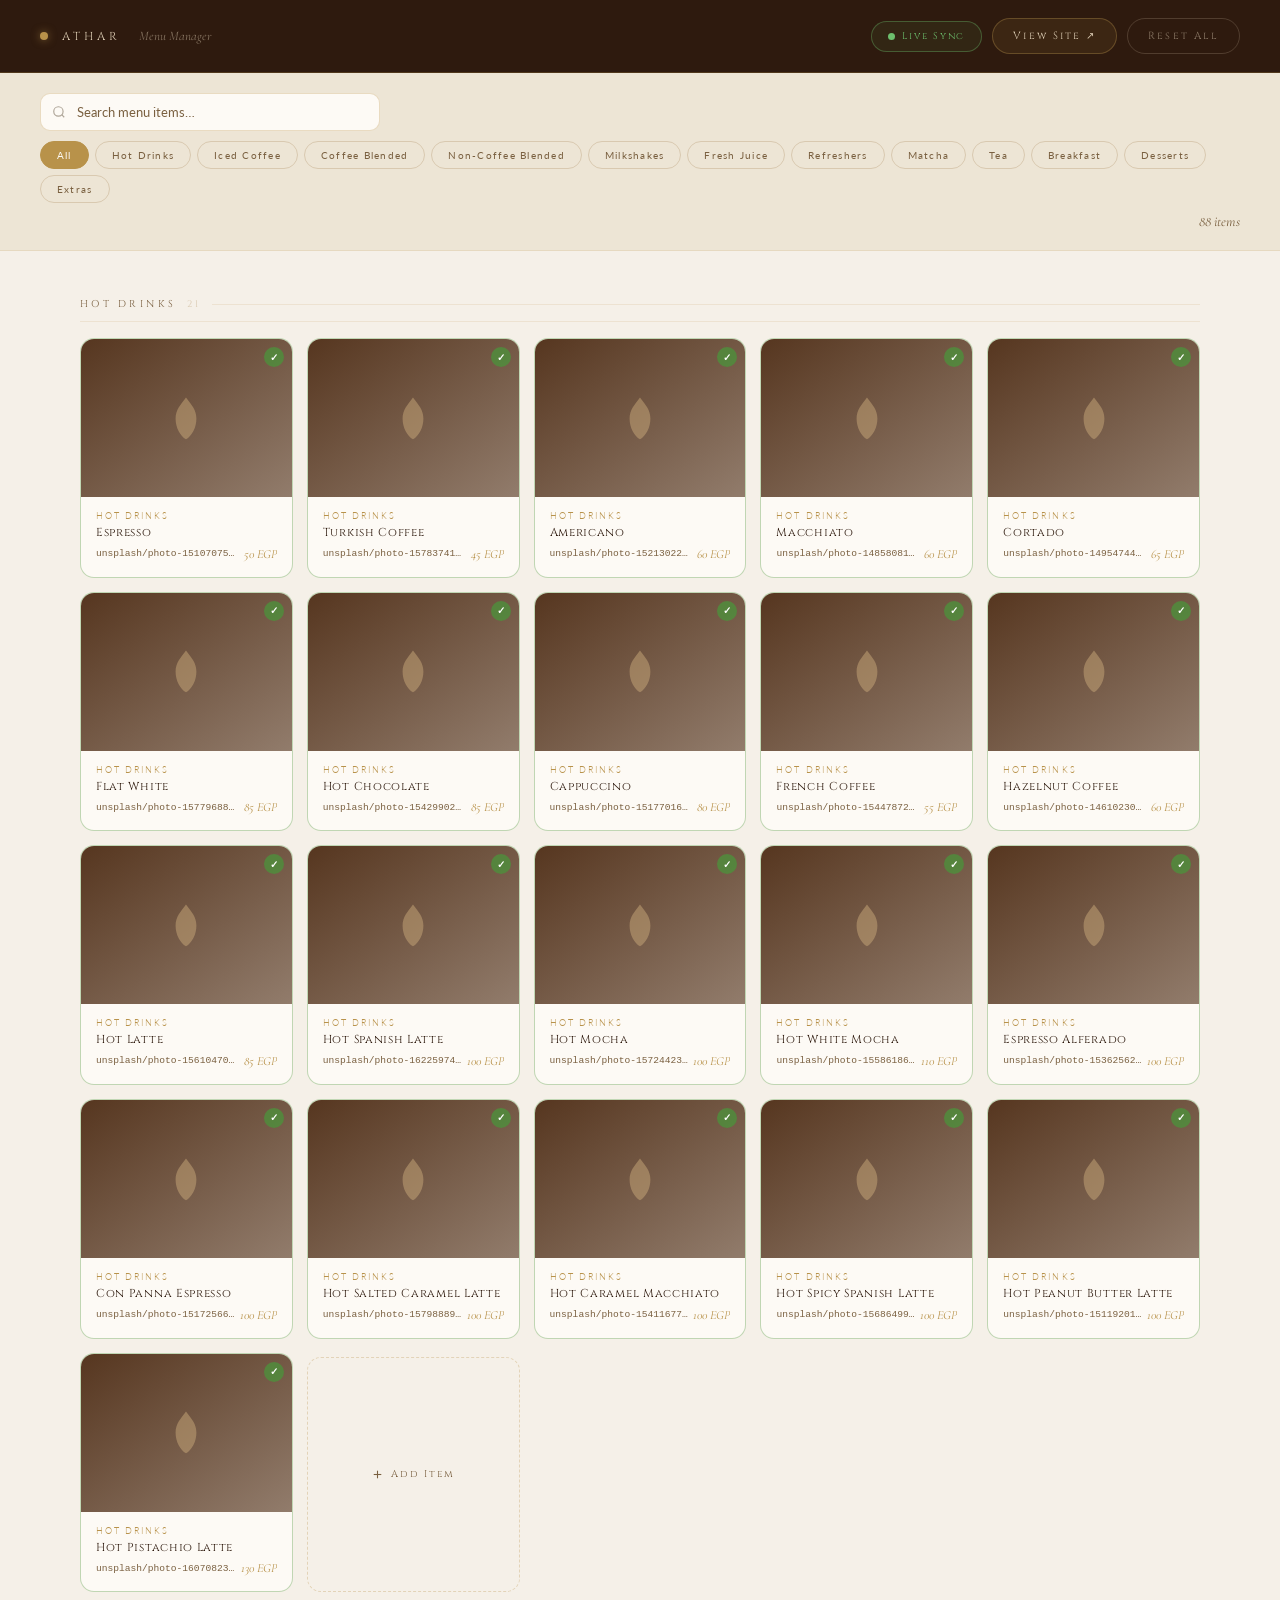
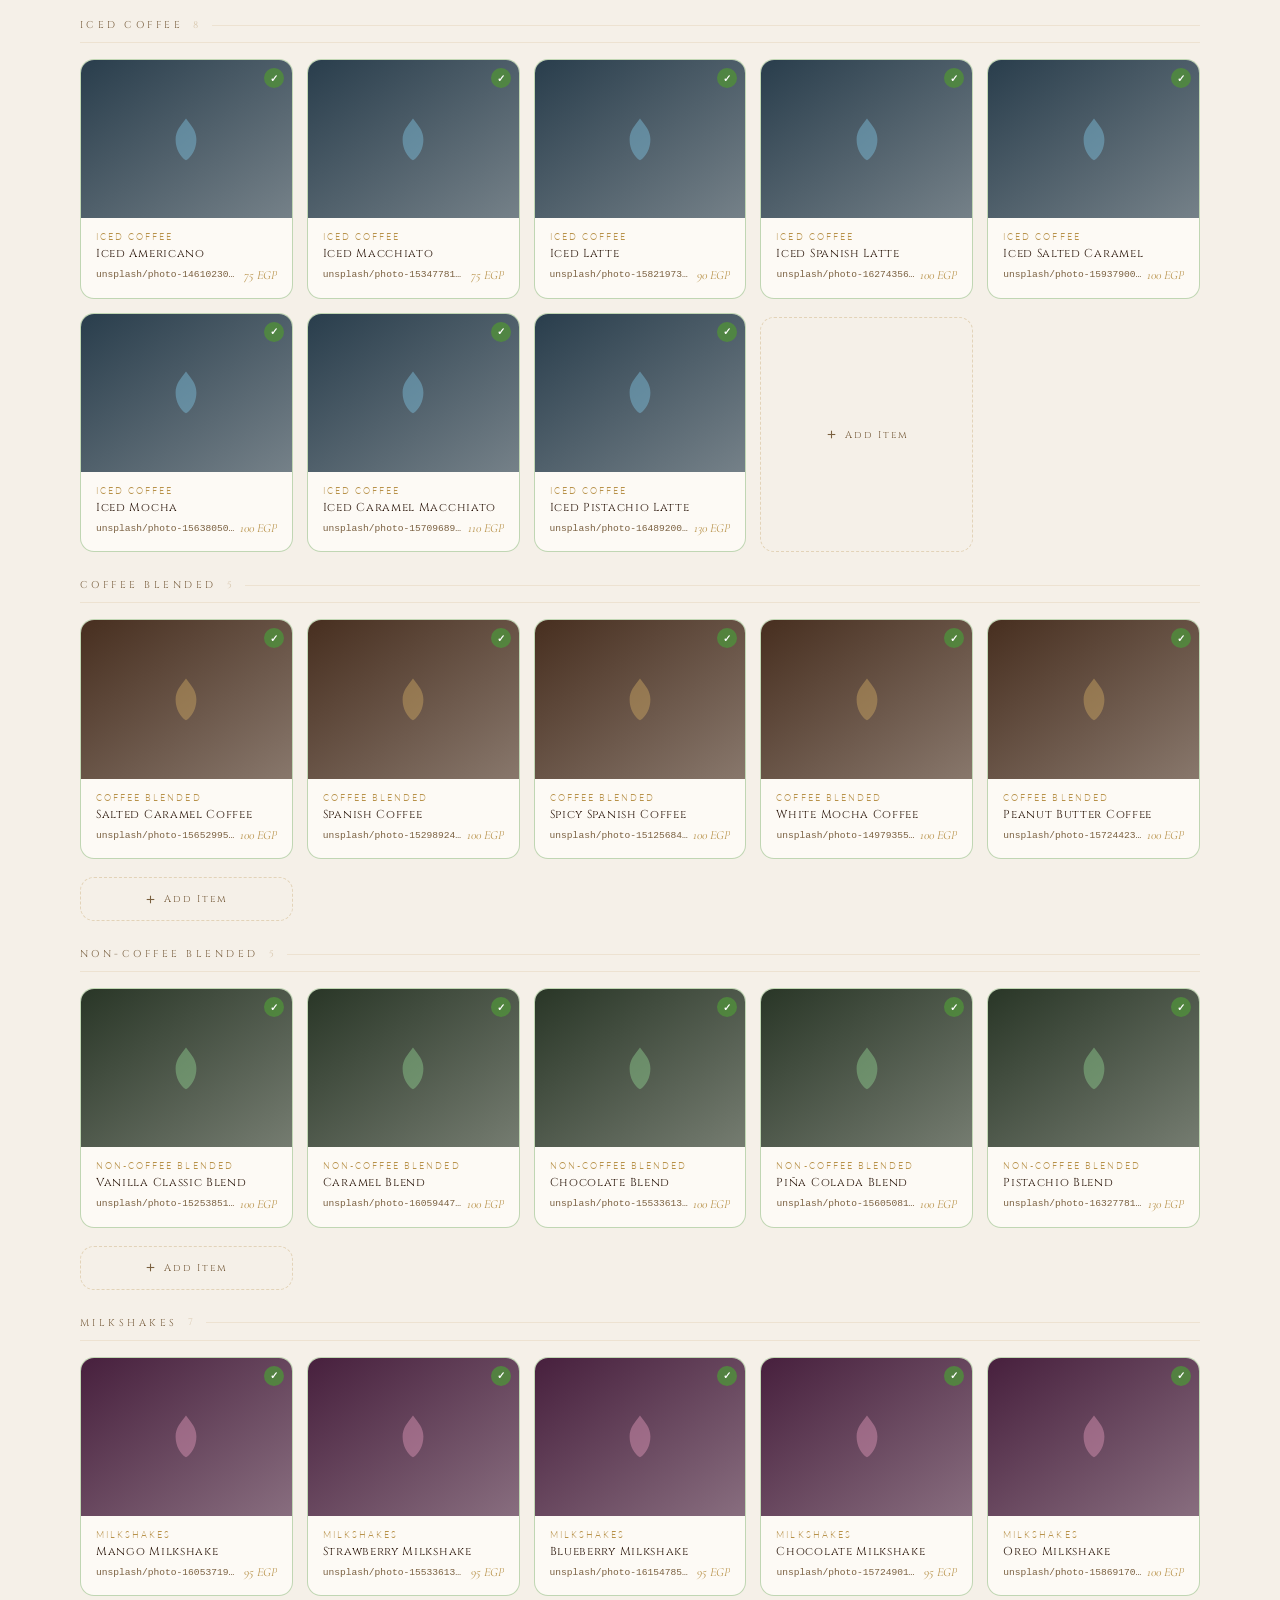
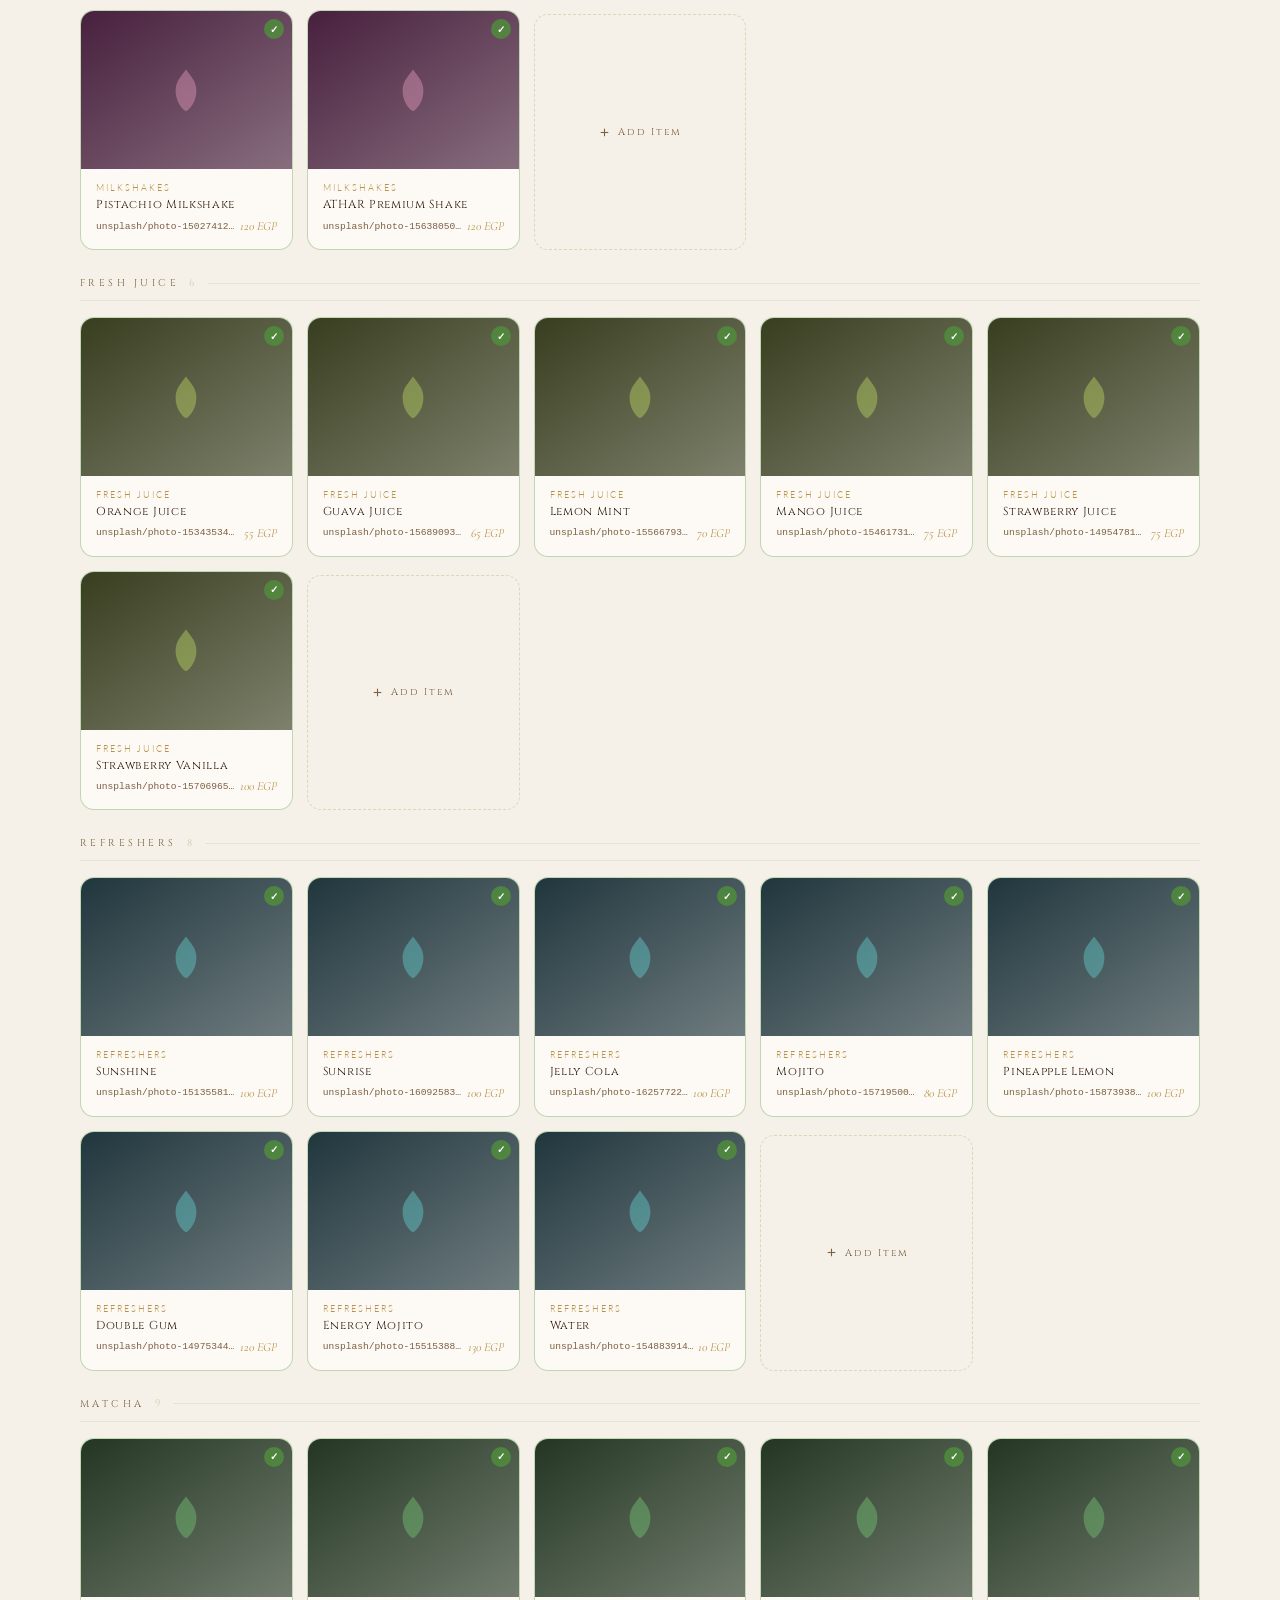
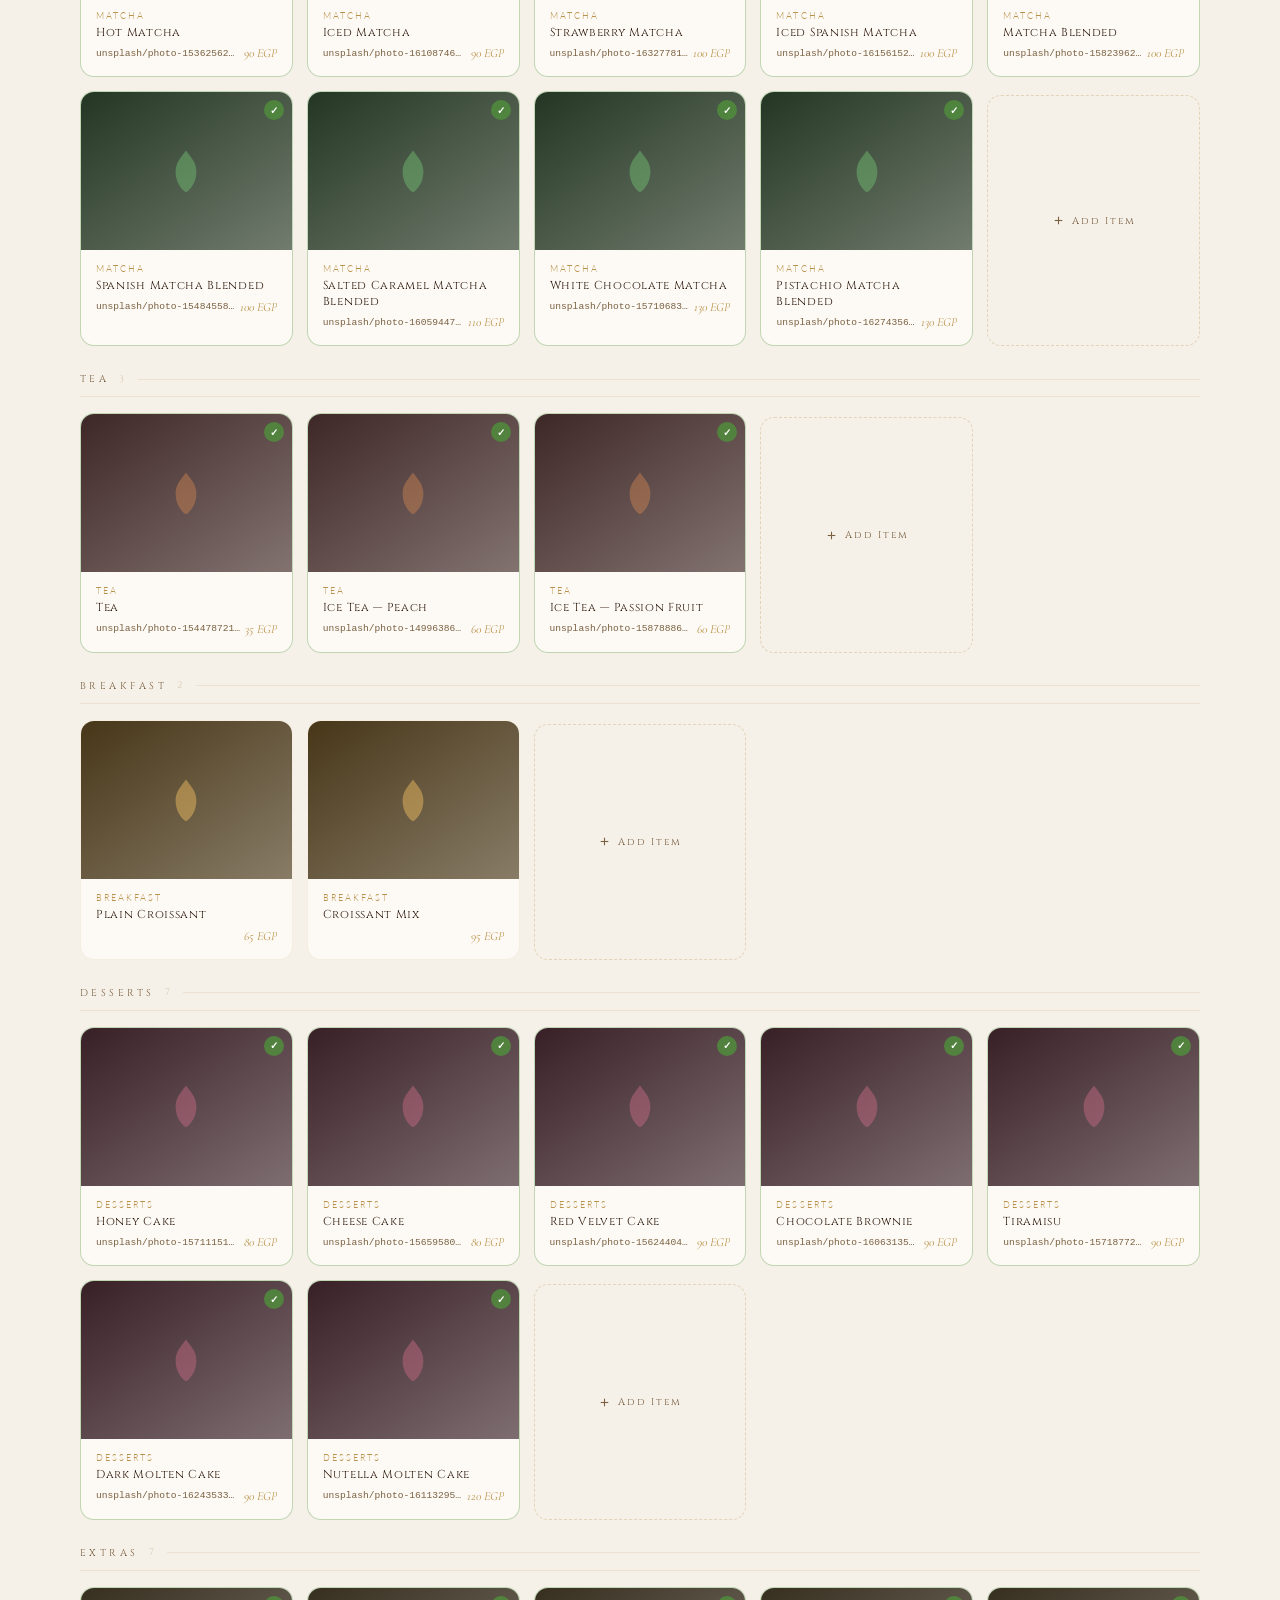
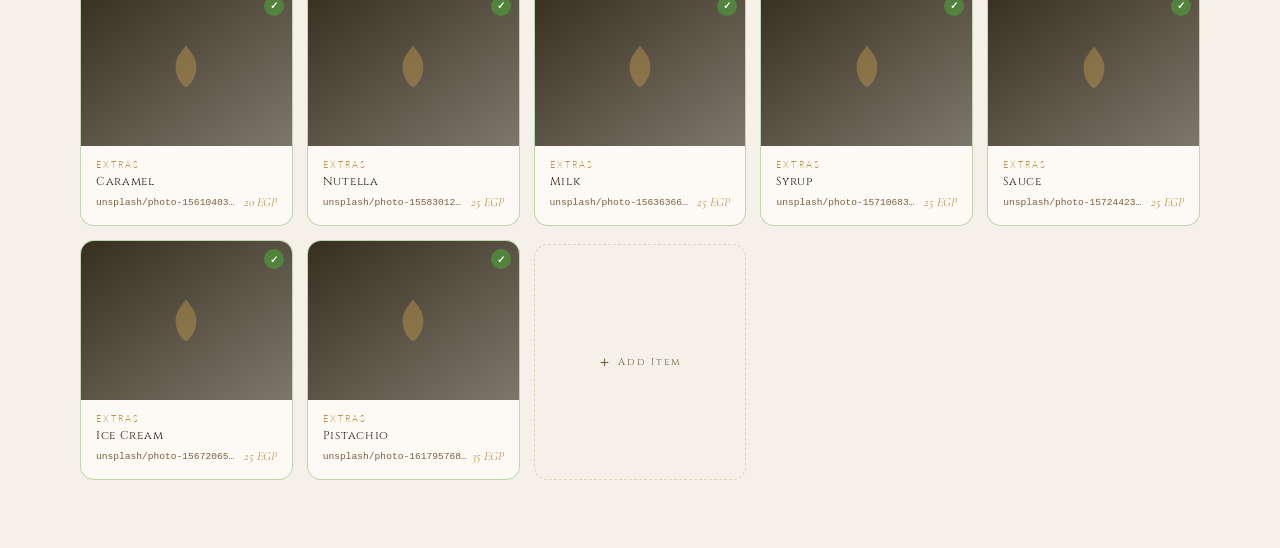
==== admin.html @ c8907892 "Add files via upload" ====
<!DOCTYPE html>
<html lang="en">

<head>
  <meta charset="UTF-8" />
  <meta name="viewport" content="width=device-width, initial-scale=1.0" />
  <title>ATHAR — Menu Image Manager</title>
  <link rel="preconnect" href="https://fonts.googleapis.com">
  <link
    href="https://fonts.googleapis.com/css2?family=Cinzel:wght@400;500&family=Cormorant+Garamond:ital,wght@0,300;0,400;1,300&family=Lato:wght@300;400&display=swap"
    rel="stylesheet">
  <style>
    *,
    *::before,
    *::after {
      box-sizing: border-box;
      margin: 0;
      padding: 0;
    }

    :root {
      --cream: #f5f0e8;
      --beige: #ede5d5;
      --sand: #d9c9b0;
      --gold: #b8924a;
      --dark-gold: #8a6a2e;
      --brown: #5c3d1e;
      --dark-brown: #2e1a0e;
      --text: #3a2810;
      --muted: #7a6040;
      --white: #fdfaf5;
    }

    body {
      font-family: 'Lato', sans-serif;
      background: var(--cream);
      color: var(--text);
      min-height: 100vh;
    }

    /* ── HEADER ── */
    header {
      background: var(--dark-brown);
      padding: 18px 40px;
      display: flex;
      align-items: center;
      justify-content: space-between;
      border-bottom: 1px solid rgba(184, 146, 74, 0.25);
      position: sticky;
      top: 0;
      z-index: 50;
    }

    .header-brand {
      display: flex;
      align-items: center;
      gap: 14px;
    }

    .header-brand-dot {
      width: 8px;
      height: 8px;
      border-radius: 50%;
      background: var(--gold);
      box-shadow: 0 0 8px rgba(184, 146, 74, 0.6);
    }

    .header-title {
      font-family: 'Cinzel', serif;
      font-size: 0.72rem;
      letter-spacing: 0.35em;
      color: var(--sand);
      text-transform: uppercase;
    }

    .header-sub {
      font-family: 'Cormorant Garamond', serif;
      font-style: italic;
      font-size: 0.82rem;
      color: rgba(217, 201, 176, 0.5);
      margin-left: 4px;
    }

    .header-actions {
      display: flex;
      gap: 10px;
      align-items: center;
    }

    /* Live badge */
    .live-badge {
      display: flex;
      align-items: center;
      gap: 7px;
      font-family: 'Cinzel', serif;
      font-size: 0.6rem;
      letter-spacing: 0.2em;
      color: #6dbf6d;
      border: 1px solid rgba(109, 191, 109, 0.35);
      background: rgba(109, 191, 109, 0.08);
      padding: 8px 16px;
      border-radius: 50px;
    }

    .live-dot {
      width: 7px;
      height: 7px;
      border-radius: 50%;
      background: #6dbf6d;
      animation: pulse 2s infinite;
    }

    @keyframes pulse {

      0%,
      100% {
        opacity: 1;
        box-shadow: 0 0 0 0 rgba(109, 191, 109, 0.5);
      }

      50% {
        opacity: 0.7;
        box-shadow: 0 0 0 5px rgba(109, 191, 109, 0);
      }
    }

    .btn-view-site {
      font-family: 'Cinzel', serif;
      font-size: 0.65rem;
      letter-spacing: 0.2em;
      padding: 10px 20px;
      border: 1px solid rgba(184, 146, 74, 0.35);
      background: rgba(184, 146, 74, 0.1);
      color: var(--sand);
      border-radius: 50px;
      cursor: pointer;
      text-decoration: none;
      transition: all 0.3s;
    }

    .btn-view-site:hover {
      background: rgba(184, 146, 74, 0.2);
      color: var(--gold);
    }

    .btn-reset {
      font-family: 'Cinzel', serif;
      font-size: 0.65rem;
      letter-spacing: 0.2em;
      padding: 10px 20px;
      border: 1px solid rgba(217, 201, 176, 0.2);
      background: transparent;
      color: rgba(217, 201, 176, 0.55);
      border-radius: 50px;
      cursor: pointer;
      transition: all 0.3s;
    }

    .btn-reset:hover {
      border-color: rgba(217, 201, 176, 0.5);
      color: var(--sand);
    }

    /* ── TOOLBAR ── */
    .toolbar {
      padding: 20px 40px;
      background: var(--beige);
      border-bottom: 1px solid rgba(184, 146, 74, 0.15);
      display: flex;
      align-items: center;
      gap: 10px;
      flex-wrap: wrap;
    }

    .search-wrap {
      position: relative;
      flex: 1;
      min-width: 200px;
      max-width: 340px;
    }

    .search-wrap svg {
      position: absolute;
      left: 12px;
      top: 50%;
      transform: translateY(-50%);
      opacity: 0.4;
      pointer-events: none;
    }

    #searchInput {
      width: 100%;
      padding: 10px 12px 10px 36px;
      border: 1px solid rgba(184, 146, 74, 0.3);
      border-radius: 10px;
      background: var(--white);
      font-family: 'Lato', sans-serif;
      font-size: 0.8rem;
      color: var(--text);
      outline: none;
      transition: border-color 0.2s;
    }

    #searchInput:focus {
      border-color: var(--gold);
    }

    #searchInput::placeholder {
      color: var(--muted);
    }

    .cat-filter {
      display: flex;
      gap: 6px;
      flex-wrap: wrap;
    }

    .cat-chip {
      font-family: 'Lato', sans-serif;
      font-size: 0.65rem;
      letter-spacing: 0.12em;
      padding: 7px 16px;
      border: 1px solid var(--sand);
      border-radius: 50px;
      background: transparent;
      color: var(--muted);
      cursor: pointer;
      transition: all 0.2s;
      white-space: nowrap;
    }

    .cat-chip:hover {
      border-color: var(--gold);
      color: var(--gold);
    }

    .cat-chip.active {
      background: var(--gold);
      border-color: var(--gold);
      color: var(--white);
    }

    .count-badge {
      margin-left: auto;
      font-family: 'Cormorant Garamond', serif;
      font-style: italic;
      font-size: 0.88rem;
      color: var(--muted);
      white-space: nowrap;
    }

    /* ── STATUS BAR ── */
    #statusBar {
      padding: 10px 40px;
      background: rgba(184, 146, 74, 0.08);
      border-bottom: 1px solid rgba(184, 146, 74, 0.12);
      font-size: 0.72rem;
      color: var(--muted);
      letter-spacing: 0.05em;
      display: none;
    }

    #statusBar.show {
      display: block;
    }

    #statusBar.success {
      background: rgba(100, 160, 100, 0.1);
      color: #4a7a40;
    }

    #statusBar.error {
      background: rgba(180, 80, 80, 0.1);
      color: #8a4040;
    }

    /* ── GRID ── */
    .grid-wrap {
      padding: 28px 40px 60px;
      max-width: 1200px;
      margin: 0 auto;
    }

    .grid-section-title {
      font-family: 'Cinzel', serif;
      font-size: 0.62rem;
      letter-spacing: 0.35em;
      color: var(--muted);
      text-transform: uppercase;
      padding: 18px 0 10px;
      border-bottom: 1px solid rgba(184, 146, 74, 0.15);
      margin-bottom: 16px;
      display: flex;
      align-items: center;
      gap: 10px;
    }

    .grid-section-title::after {
      content: '';
      flex: 1;
      height: 1px;
      background: rgba(184, 146, 74, 0.15);
    }

    .menu-grid {
      display: grid;
      grid-template-columns: repeat(auto-fill, minmax(200px, 1fr));
      gap: 14px;
      margin-bottom: 8px;
    }

    /* ── CARD ── */
    .item-card {
      background: var(--white);
      border: 1px solid rgba(184, 146, 74, 0.12);
      border-radius: 14px;
      overflow: hidden;
      cursor: pointer;
      transition: transform 0.25s, box-shadow 0.25s, border-color 0.25s;
      position: relative;
      animation: cardIn 0.35s ease both;
    }

    @keyframes cardIn {
      from {
        opacity: 0;
        transform: translateY(12px);
      }

      to {
        opacity: 1;
        transform: translateY(0);
      }
    }

    .item-card:hover {
      transform: translateY(-4px);
      box-shadow: 0 14px 32px rgba(92, 61, 30, 0.13);
      border-color: rgba(184, 146, 74, 0.35);
    }

    .item-card.has-custom {
      border-color: rgba(100, 160, 80, 0.4);
    }

    .item-card.has-custom::after {
      content: '✓';
      position: absolute;
      top: 8px;
      right: 8px;
      width: 20px;
      height: 20px;
      background: rgba(80, 140, 60, 0.85);
      color: #fff;
      border-radius: 50%;
      font-size: 0.6rem;
      display: flex;
      align-items: center;
      justify-content: center;
      font-weight: bold;
    }

    .card-thumb {
      width: 100%;
      aspect-ratio: 4/3;
      position: relative;
      overflow: hidden;
    }

    .card-thumb img {
      width: 100%;
      height: 100%;
      object-fit: cover;
      display: block;
      transition: transform 0.4s ease;
    }

    .item-card:hover .card-thumb img {
      transform: scale(1.05);
    }

    .card-thumb-placeholder {
      width: 100%;
      height: 100%;
      display: flex;
      align-items: center;
      justify-content: center;
    }

    .card-overlay {
      position: absolute;
      inset: 0;
      background: rgba(46, 26, 14, 0.55);
      display: flex;
      flex-direction: column;
      align-items: center;
      justify-content: center;
      gap: 6px;
      opacity: 0;
      transition: opacity 0.25s;
    }

    .item-card:hover .card-overlay {
      opacity: 1;
    }

    .overlay-icon {
      width: 36px;
      height: 36px;
      border: 1.5px solid rgba(217, 201, 176, 0.7);
      border-radius: 50%;
      display: flex;
      align-items: center;
      justify-content: center;
      color: var(--sand);
    }

    .overlay-label {
      font-family: 'Cinzel', serif;
      font-size: 0.58rem;
      letter-spacing: 0.2em;
      color: rgba(217, 201, 176, 0.8);
    }

    .card-body {
      padding: 13px 15px 15px;
    }

    .card-cat {
      font-family: 'Lato', sans-serif;
      font-weight: 300;
      font-size: 0.58rem;
      letter-spacing: 0.22em;
      text-transform: uppercase;
      color: var(--gold);
      margin-bottom: 4px;
    }

    .card-name {
      font-family: 'Cinzel', serif;
      font-size: 0.72rem;
      letter-spacing: 0.06em;
      color: var(--dark-brown);
      margin-bottom: 5px;
      line-height: 1.35;
    }

    .card-img-url {
      font-size: 0.6rem;
      color: var(--muted);
      white-space: nowrap;
      overflow: hidden;
      text-overflow: ellipsis;
      font-family: monospace;
    }

    /* ── MODAL ── */
    .modal-bg {
      position: fixed;
      inset: 0;
      background: rgba(46, 26, 14, 0.72);
      backdrop-filter: blur(6px);
      z-index: 200;
      display: flex;
      align-items: center;
      justify-content: center;
      padding: 20px;
      opacity: 0;
      pointer-events: none;
      transition: opacity 0.25s;
    }

    .modal-bg.open {
      opacity: 1;
      pointer-events: all;
    }

    .modal {
      background: var(--white);
      border-radius: 20px;
      width: 100%;
      max-width: 520px;
      overflow: hidden;
      transform: translateY(20px) scale(0.97);
      transition: transform 0.3s ease;
      box-shadow: 0 30px 80px rgba(46, 26, 14, 0.4);
    }

    .modal-bg.open .modal {
      transform: translateY(0) scale(1);
    }

    .modal-preview {
      width: 100%;
      aspect-ratio: 16/9;
      position: relative;
      overflow: hidden;
      background: var(--dark-brown);
    }

    .modal-preview img {
      width: 100%;
      height: 100%;
      object-fit: cover;
      display: block;
    }

    .modal-preview-placeholder {
      width: 100%;
      height: 100%;
      display: flex;
      align-items: center;
      justify-content: center;
      color: rgba(217, 201, 176, 0.3);
      font-family: 'Cinzel', serif;
      font-size: 0.7rem;
      letter-spacing: 0.2em;
    }

    .modal-body {
      padding: 24px 28px 28px;
    }

    .modal-eyebrow {
      font-family: 'Lato', sans-serif;
      font-weight: 300;
      font-size: 0.6rem;
      letter-spacing: 0.3em;
      color: var(--gold);
      text-transform: uppercase;
      margin-bottom: 4px;
    }

    .modal-title {
      font-family: 'Cinzel', serif;
      font-size: 1.1rem;
      letter-spacing: 0.06em;
      color: var(--dark-brown);
      margin-bottom: 18px;
    }

    .modal-tabs {
      display: flex;
      gap: 0;
      border: 1px solid rgba(184, 146, 74, 0.25);
      border-radius: 10px;
      overflow: hidden;
      margin-bottom: 18px;
    }

    .modal-tab {
      flex: 1;
      padding: 9px;
      font-family: 'Cinzel', serif;
      font-size: 0.6rem;
      letter-spacing: 0.15em;
      border: none;
      background: transparent;
      color: var(--muted);
      cursor: pointer;
      transition: all 0.2s;
    }

    .modal-tab.active {
      background: var(--gold);
      color: var(--white);
    }

    .tab-panel {
      display: none;
    }

    .tab-panel.active {
      display: block;
    }

    .upload-zone {
      border: 1.5px dashed rgba(184, 146, 74, 0.4);
      border-radius: 12px;
      padding: 28px 20px;
      text-align: center;
      cursor: pointer;
      transition: all 0.25s;
      background: rgba(184, 146, 74, 0.03);
      position: relative;
    }

    .upload-zone:hover,
    .upload-zone.drag-over {
      border-color: var(--gold);
      background: rgba(184, 146, 74, 0.07);
    }

    .upload-zone input[type="file"] {
      position: absolute;
      inset: 0;
      opacity: 0;
      cursor: pointer;
      width: 100%;
      height: 100%;
    }

    .upload-icon {
      width: 40px;
      height: 40px;
      border: 1px solid rgba(184, 146, 74, 0.35);
      border-radius: 50%;
      display: flex;
      align-items: center;
      justify-content: center;
      margin: 0 auto 10px;
      color: var(--gold);
    }

    .upload-zone p {
      font-size: 0.78rem;
      color: var(--muted);
      margin-bottom: 4px;
    }

    .upload-zone span {
      font-size: 0.65rem;
      color: var(--sand);
    }

    .url-input-wrap {
      position: relative;
    }

    .url-input-wrap input {
      width: 100%;
      padding: 11px 14px;
      border: 1px solid rgba(184, 146, 74, 0.3);
      border-radius: 10px;
      background: var(--beige);
      font-family: monospace;
      font-size: 0.75rem;
      color: var(--text);
      outline: none;
      transition: border-color 0.2s;
    }

    .url-input-wrap input:focus {
      border-color: var(--gold);
    }

    .url-input-wrap input::placeholder {
      color: var(--sand);
      font-family: 'Lato', sans-serif;
    }

    .url-preview-note {
      font-size: 0.65rem;
      color: var(--muted);
      margin-top: 8px;
      font-style: italic;
    }

    .filename-wrap {
      margin-top: 14px;
    }

    .filename-label {
      font-family: 'Lato', sans-serif;
      font-weight: 300;
      font-size: 0.65rem;
      letter-spacing: 0.15em;
      text-transform: uppercase;
      color: var(--muted);
      display: block;
      margin-bottom: 6px;
    }

    .filename-wrap input {
      width: 100%;
      padding: 10px 14px;
      border: 1px solid rgba(184, 146, 74, 0.3);
      border-radius: 10px;
      background: var(--beige);
      font-family: monospace;
      font-size: 0.75rem;
      color: var(--text);
      outline: none;
      transition: border-color 0.2s;
    }

    .filename-wrap input:focus {
      border-color: var(--gold);
    }

    .modal-actions {
      display: flex;
      gap: 8px;
      margin-top: 20px;
    }

    .btn-apply {
      flex: 1;
      font-family: 'Cinzel', serif;
      font-size: 0.65rem;
      letter-spacing: 0.18em;
      padding: 12px;
      border: 1px solid var(--gold);
      background: var(--gold);
      color: var(--white);
      border-radius: 10px;
      cursor: pointer;
      transition: all 0.25s;
    }

    .btn-apply:hover {
      background: var(--dark-gold);
      border-color: var(--dark-gold);
    }

    .btn-apply:disabled {
      opacity: 0.4;
      cursor: not-allowed;
    }

    .btn-clear {
      font-family: 'Cinzel', serif;
      font-size: 0.65rem;
      letter-spacing: 0.18em;
      padding: 12px 18px;
      border: 1px solid rgba(184, 146, 74, 0.25);
      background: transparent;
      color: var(--muted);
      border-radius: 10px;
      cursor: pointer;
      transition: all 0.25s;
    }

    .btn-clear:hover {
      border-color: #c06060;
      color: #c06060;
    }

    .btn-cancel {
      font-family: 'Cinzel', serif;
      font-size: 0.65rem;
      letter-spacing: 0.18em;
      padding: 12px 16px;
      border: 1px solid rgba(184, 146, 74, 0.2);
      background: transparent;
      color: var(--muted);
      border-radius: 10px;
      cursor: pointer;
      transition: all 0.25s;
    }

    .btn-cancel:hover {
      border-color: var(--sand);
      color: var(--text);
    }

    /* ── EMPTY STATE ── */
    .empty-state {
      grid-column: 1 / -1;
      text-align: center;
      padding: 60px 20px;
      color: var(--muted);
      font-family: 'Cormorant Garamond', serif;
      font-style: italic;
      font-size: 1.1rem;
    }

    /* ── RESPONSIVE ── */
    @media (max-width: 700px) {
      header {
        padding: 14px 20px;
        flex-wrap: wrap;
        gap: 10px;
      }

      .toolbar {
        padding: 14px 20px;
      }

      .grid-wrap {
        padding: 16px 20px 40px;
      }

      .menu-grid {
        grid-template-columns: repeat(auto-fill, minmax(150px, 1fr));
        gap: 10px;
      }

      .cat-filter {
        display: none;
      }

      .count-badge {
        display: none;
      }
    }

    /* ── MODAL CLOSE BTN ── */
    .modal-close-btn {
      position: absolute;
      top: 10px;
      right: 10px;
      width: 28px;
      height: 28px;
      border-radius: 50%;
      border: 1px solid rgba(255,255,255,0.2);
      background: rgba(20,10,3,0.55);
      color: rgba(217,201,176,0.8);
      font-size: 0.7rem;
      cursor: pointer;
      display: flex;
      align-items: center;
      justify-content: center;
      backdrop-filter: blur(4px);
      transition: all 0.2s;
      z-index: 10;
    }
    .modal-close-btn:hover { background: rgba(180,80,80,0.7); border-color: transparent; color: #fff; }

    /* ── MODAL TABS — 3 tabs now ── */
    .modal-tabs {
      display: flex;
      gap: 0;
      border: 1px solid rgba(184,146,74,0.25);
      border-radius: 10px;
      overflow: hidden;
      margin-bottom: 18px;
    }
    .modal-tab {
      flex: 1;
      padding: 9px 6px;
      font-family: 'Cinzel', serif;
      font-size: 0.58rem;
      letter-spacing: 0.12em;
      border: none;
      background: transparent;
      color: var(--muted);
      cursor: pointer;
      transition: all 0.2s;
      display: flex;
      align-items: center;
      justify-content: center;
      gap: 5px;
    }
    .modal-tab.active { background: var(--gold); color: var(--white); }
    .modal-tab:not(.active):hover { background: rgba(184,146,74,0.08); color: var(--gold); }

    /* ── FIELD STYLES ── */
    .field-group {
      display: flex;
      flex-direction: column;
      gap: 5px;
      margin-bottom: 14px;
    }
    .field-row {
      display: flex;
      gap: 12px;
      margin-bottom: 14px;
    }
    .field-row .field-group { margin-bottom: 0; }
    .field-label {
      font-family: 'Lato', sans-serif;
      font-weight: 300;
      font-size: 0.62rem;
      letter-spacing: 0.18em;
      text-transform: uppercase;
      color: var(--muted);
    }
    .field-input {
      width: 100%;
      padding: 10px 13px;
      border: 1px solid rgba(184,146,74,0.28);
      border-radius: 10px;
      background: var(--beige);
      font-family: 'Lato', sans-serif;
      font-size: 0.82rem;
      color: var(--text);
      outline: none;
      transition: border-color 0.2s, box-shadow 0.2s;
    }
    .field-input:focus {
      border-color: var(--gold);
      box-shadow: 0 0 0 3px rgba(184,146,74,0.1);
    }
    .field-textarea {
      resize: vertical;
      min-height: 72px;
      line-height: 1.6;
    }
    .field-select {
      appearance: none;
      background-image: url("data:image/svg+xml,%3Csvg xmlns='http://www.w3.org/2000/svg' width='10' height='6' viewBox='0 0 10 6'%3E%3Cpath d='M1 1l4 4 4-4' stroke='%237a6040' stroke-width='1.5' fill='none' stroke-linecap='round'/%3E%3C/svg%3E");
      background-repeat: no-repeat;
      background-position: right 12px center;
      cursor: pointer;
    }

    /* ── CHANGED INDICATOR on card ── */
    .item-card.has-details-change::before {
      content: '✎';
      position: absolute;
      top: 8px;
      left: 8px;
      width: 20px;
      height: 20px;
      background: rgba(184,146,74,0.85);
      color: #fff;
      border-radius: 50%;
      font-size: 0.6rem;
      display: flex;
      align-items: center;
      justify-content: center;
      z-index: 2;
    }

    /* ── DELETE BUTTON on card ── */
    .card-delete-btn {
      position: absolute;
      top: 8px;
      right: 8px;
      width: 26px;
      height: 26px;
      border-radius: 50%;
      border: 1px solid rgba(200,60,60,0.5);
      background: rgba(20,10,3,0.7);
      color: rgba(220,100,100,0.9);
      font-size: 0.65rem;
      cursor: pointer;
      display: flex;
      align-items: center;
      justify-content: center;
      z-index: 5;
      opacity: 0;
      transition: opacity 0.2s, background 0.2s, color 0.2s;
      backdrop-filter: blur(4px);
    }
    .item-card:hover .card-delete-btn { opacity: 1; }
    .card-delete-btn:hover { background: rgba(180,50,50,0.85); color: #fff; border-color: transparent; }

    /* ── ADDED ITEM badge ── */
    .item-card.is-added { border-color: rgba(100,160,220,0.45); }
    .item-card.is-added::after { content: '+'; background: rgba(60,110,180,0.85); }

    /* ── ADD ITEM button per section ── */
    .add-item-btn {
      display: flex;
      align-items: center;
      justify-content: center;
      gap: 7px;
      width: 100%;
      padding: 14px;
      border: 1.5px dashed rgba(184,146,74,0.3);
      border-radius: 14px;
      background: transparent;
      color: var(--muted);
      font-family: 'Cinzel', serif;
      font-size: 0.62rem;
      letter-spacing: 0.2em;
      cursor: pointer;
      transition: all 0.25s;
      margin-top: 4px;
    }
    .add-item-btn:hover {
      border-color: var(--gold);
      color: var(--gold);
      background: rgba(184,146,74,0.05);
    }

    /* ── Modal mode indicator ── */
    .modal-mode-badge {
      display: inline-flex;
      align-items: center;
      gap: 5px;
      font-family: 'Cinzel', serif;
      font-size: 0.58rem;
      letter-spacing: 0.18em;
      padding: 4px 10px;
      border-radius: 50px;
      margin-bottom: 10px;
    }
    .modal-mode-badge.mode-edit  { background: rgba(184,146,74,0.12); color: var(--gold); }
    .modal-mode-badge.mode-add   { background: rgba(60,110,180,0.12); color: #6a9fd8; }
    .modal-mode-badge.mode-delete{ background: rgba(180,60,60,0.12);  color: #d88080; }

    ::-webkit-scrollbar { width: 6px; height: 6px; }
    ::-webkit-scrollbar-track { background: transparent; }
    ::-webkit-scrollbar-thumb { background: rgba(184,146,74,0.3); border-radius: 3px; }
  </style>
</head>

<body>

  <!-- HEADER -->
  <header>
    <div class="header-brand">
      <div class="header-brand-dot"></div>
      <span class="header-title">Athar</span>
      <span class="header-sub">Menu Manager</span>
    </div>
    <div class="header-actions">
      <div class="live-badge">
        <div class="live-dot"></div>Live Sync
      </div>
      <a href="index.html" target="_blank" class="btn-view-site">View Site ↗</a>
      <button class="btn-reset" onclick="resetAll()">Reset All</button>
    </div>
  </header>

  <!-- STATUS -->
  <div id="statusBar"></div>

  <!-- TOOLBAR -->
  <div class="toolbar">
    <div class="search-wrap">
      <svg width="14" height="14" viewBox="0 0 24 24" fill="none" stroke="currentColor" stroke-width="2">
        <circle cx="11" cy="11" r="8" />
        <path d="m21 21-4.35-4.35" />
      </svg>
      <input type="text" id="searchInput" placeholder="Search menu items…" oninput="renderGrid()">
    </div>
    <div class="cat-filter" id="catFilter"></div>
    <span class="count-badge" id="countBadge"></span>
  </div>

  <!-- MAIN GRID -->
  <div class="grid-wrap" id="gridWrap"></div>

  <!-- ITEM MODAL -->
  <div class="modal-bg" id="modalBg" onclick="handleModalBgClick(event)">
    <div class="modal" id="modal">

      <!-- Image preview strip -->
      <div class="modal-preview" id="modalPreview">
        <div class="modal-preview-placeholder" id="modalPreviewPlaceholder">No Image</div>
        <img id="modalPreviewImg" src="" alt="" style="display:none;">
        <!-- close btn -->
        <button class="modal-close-btn" onclick="closeModal()" title="Close">✕</button>
      </div>

      <div class="modal-body">
        <div class="modal-mode-badge mode-edit" id="modalModeBadge">✎ Edit Item</div>
        <p class="modal-eyebrow" id="modalCat"></p>

        <!-- Section tabs -->
        <div class="modal-tabs">
          <button class="modal-tab active" onclick="switchTab('details')">
            <svg width="12" height="12" viewBox="0 0 24 24" fill="none" stroke="currentColor" stroke-width="2"><path d="M11 4H4a2 2 0 0 0-2 2v14a2 2 0 0 0 2 2h14a2 2 0 0 0 2-2v-7"/><path d="M18.5 2.5a2.121 2.121 0 0 1 3 3L12 15l-4 1 1-4 9.5-9.5z"/></svg>
            Details
          </button>
          <button class="modal-tab" onclick="switchTab('upload')">
            <svg width="12" height="12" viewBox="0 0 24 24" fill="none" stroke="currentColor" stroke-width="2"><rect x="3" y="3" width="18" height="18" rx="2"/><circle cx="8.5" cy="8.5" r="1.5"/><polyline points="21 15 16 10 5 21"/></svg>
            Upload
          </button>
          <button class="modal-tab" onclick="switchTab('url')">
            <svg width="12" height="12" viewBox="0 0 24 24" fill="none" stroke="currentColor" stroke-width="2"><path d="M10 13a5 5 0 0 0 7.54.54l3-3a5 5 0 0 0-7.07-7.07l-1.72 1.71"/><path d="M14 11a5 5 0 0 0-7.54-.54l-3 3a5 5 0 0 0 7.07 7.07l1.71-1.71"/></svg>
            URL
          </button>
        </div>

        <!-- ── DETAILS TAB ── -->
        <div class="tab-panel active" id="tab-details">
          <div class="field-group">
            <label class="field-label" for="editName">Item Name</label>
            <input type="text" id="editName" class="field-input" placeholder="e.g. Espresso">
          </div>
          <div class="field-group">
            <label class="field-label" for="editDesc">Description</label>
            <textarea id="editDesc" class="field-input field-textarea" placeholder="A short description…" rows="3"></textarea>
          </div>
          <div class="field-row">
            <div class="field-group" style="flex:1">
              <label class="field-label" for="editPrice">Price</label>
              <input type="text" id="editPrice" class="field-input" placeholder="e.g. 85 EGP">
            </div>
            <div class="field-group" style="flex:1">
              <label class="field-label" for="editCat">Category</label>
              <select id="editCat" class="field-input field-select">
                <option value="Hot Drinks">Hot Drinks</option>
                <option value="Iced Coffee">Iced Coffee</option>
                <option value="Coffee Blended">Coffee Blended</option>
                <option value="Non-Coffee Blended">Non-Coffee Blended</option>
                <option value="Milkshakes">Milkshakes</option>
                <option value="Fresh Juice">Fresh Juice</option>
                <option value="Refreshers">Refreshers</option>
                <option value="Matcha">Matcha</option>
                <option value="Tea">Tea</option>
                <option value="Breakfast">Breakfast</option>
                <option value="Desserts">Desserts</option>
                <option value="Extras">Extras</option>
              </select>
            </div>
          </div>
          <div class="modal-actions" id="detailsActions">
            <button class="btn-apply" id="btnSaveDetails" onclick="applyDetails()">Save Details</button>
            <button class="btn-clear" id="btnResetDetails" onclick="clearDetails()">Reset</button>
            <button class="btn-cancel" onclick="closeModal()">Cancel</button>
          </div>
        </div>

        <!-- ── UPLOAD TAB ── -->
        <div class="tab-panel" id="tab-upload">
          <div class="upload-zone" id="uploadZone">
            <input type="file" id="fileInput" accept="image/*" onchange="handleFileSelect(event)">
            <div class="upload-icon">
              <svg width="16" height="16" viewBox="0 0 24 24" fill="none" stroke="currentColor" stroke-width="1.5">
                <path d="M21 15v4a2 2 0 0 1-2 2H5a2 2 0 0 1-2-2v-4"/>
                <polyline points="17 8 12 3 7 8"/>
                <line x1="12" y1="3" x2="12" y2="15"/>
              </svg>
            </div>
            <p>Drop image here or click to browse</p>
            <span>JPG, PNG, WEBP — any size</span>
          </div>
          <div class="modal-actions">
            <button class="btn-apply" id="btnApply" onclick="applyImage()">Save Image</button>
            <button class="btn-clear" onclick="clearImage()">Remove Image</button>
            <button class="btn-cancel" onclick="closeModal()">Cancel</button>
          </div>
        </div>

        <!-- ── URL TAB ── -->
        <div class="tab-panel" id="tab-url">
          <div class="url-input-wrap">
            <input type="text" id="urlInput" placeholder="https://images.unsplash.com/…" oninput="previewUrl()">
          </div>
          <p class="url-preview-note">Paste any image URL — Unsplash, your CDN, or a direct link.</p>
          <div class="modal-actions">
            <button class="btn-apply" onclick="applyImage()">Save Image</button>
            <button class="btn-clear" onclick="clearImage()">Remove Image</button>
            <button class="btn-cancel" onclick="closeModal()">Cancel</button>
          </div>
        </div>

      </div>
    </div>
  </div>

  <script>
    // ─── FULL MENU DATA ───
    const menuData = [
      {
        cat: "Hot Drinks", name: "Espresso", desc: "Bold single-origin shot, rich and full-bodied.", price: "50 EGP",
        img: "https://images.unsplash.com/photo-1510707577719-ae7c14805e3a?w=600&q=80"
      },
      {
        cat: "Hot Drinks", name: "Turkish Coffee", desc: "Traditional finely ground coffee, slow-simmered to perfection.", price: "45 EGP",
        img: "https://images.unsplash.com/photo-1578374173705-969cbe6f2d6b?w=600&q=80"
      },
      {
        cat: "Hot Drinks", name: "Americano", desc: "Espresso diluted with hot water for a smooth, long cup.", price: "60 EGP",
        img: "https://images.unsplash.com/photo-1521302200778-33500795e128?w=600&q=80"
      },
      {
        cat: "Hot Drinks", name: "Macchiato", desc: "Espresso topped with a small dollop of foam.", price: "60 EGP",
        img: "https://images.unsplash.com/photo-1485808191679-5f86510bd652?w=600&q=80"
      },
      {
        cat: "Hot Drinks", name: "Cortado", desc: "Equal parts espresso and warm steamed milk.", price: "65 EGP",
        img: "https://images.unsplash.com/photo-1495474472287-4d71bcdd2085?w=600&q=80"
      },
      {
        cat: "Hot Drinks", name: "Flat White", desc: "Ristretto double shot with silky microfoam — bold and smooth.", price: "85 EGP",
        img: "https://images.unsplash.com/photo-1577968897966-3d4325b36b61?w=600&q=80"
      },
      {
        cat: "Hot Drinks", name: "Hot Chocolate", desc: "Rich, velvety hot chocolate made with premium cocoa.", price: "85 EGP",
        img: "https://images.unsplash.com/photo-1542990253-a781e3ec2b6f?w=600&q=80"
      },
      {
        cat: "Hot Drinks", name: "Cappuccino", desc: "Double espresso with equal parts steamed milk and velvety foam.", price: "80 EGP",
        img: "https://images.unsplash.com/photo-1517701604599-bb29b565090c?w=600&q=80"
      },
      {
        cat: "Hot Drinks", name: "French Coffee", desc: "Rich and aromatic French-press style coffee.", price: "55 EGP",
        img: "https://images.unsplash.com/photo-1544787219-7f47ccb76574?w=600&q=80"
      },
      {
        cat: "Hot Drinks", name: "Hazelnut Coffee", desc: "Espresso with a warm, nutty hazelnut twist.", price: "60 EGP",
        img: "https://images.unsplash.com/photo-1461023058943-07fcbe16d735?w=600&q=80"
      },
      {
        cat: "Hot Drinks", name: "Hot Latte", desc: "Espresso and silky steamed milk in perfect balance.", price: "85 EGP",
        img: "https://images.unsplash.com/photo-1561047029-3000c68339ca?w=600&q=80"
      },
      {
        cat: "Hot Drinks", name: "Hot Spanish Latte", desc: "Espresso with condensed milk for a creamy, sweet kick.", price: "100 EGP",
        img: "https://images.unsplash.com/photo-1622597467836-f3e6707b7ff8?w=600&q=80"
      },
      {
        cat: "Hot Drinks", name: "Hot Mocha", desc: "Espresso, chocolate, and steamed milk — indulgent and rich.", price: "100 EGP",
        img: "https://images.unsplash.com/photo-1572442388796-11668a67e53d?w=600&q=80"
      },
      {
        cat: "Hot Drinks", name: "Hot White Mocha", desc: "White chocolate, espresso, and steamed milk — dreamy and sweet.", price: "110 EGP",
        img: "https://images.unsplash.com/photo-1558618666-fcd25c85cd64?w=600&q=80"
      },
      {
        cat: "Hot Drinks", name: "Espresso Alferado", desc: "A bold espresso float over cold cream — unique and refreshing.", price: "100 EGP",
        img: "https://images.unsplash.com/photo-1536256263959-770b48d82b0a?w=600&q=80"
      },
      {
        cat: "Hot Drinks", name: "Con Panna Espresso", desc: "Espresso crowned with a generous swirl of whipped cream.", price: "100 EGP",
        img: "https://images.unsplash.com/photo-1517256673644-36ad11246d21?w=600&q=80"
      },
      {
        cat: "Hot Drinks", name: "Hot Salted Caramel Latte", desc: "Sweet caramel with a pinch of sea salt over espresso and milk.", price: "100 EGP",
        img: "https://images.unsplash.com/photo-1579888944880-d98341245702?w=600&q=80"
      },
      {
        cat: "Hot Drinks", name: "Hot Caramel Macchiato", desc: "Vanilla-scented milk, espresso, and caramel drizzle.", price: "100 EGP",
        img: "https://images.unsplash.com/photo-1541167760496-1628856ab772?w=600&q=80"
      },
      {
        cat: "Hot Drinks", name: "Hot Spicy Spanish Latte", desc: "Spanish latte with a warm spicy kick — bold and addictive.", price: "100 EGP",
        img: "https://images.unsplash.com/photo-1568649929103-28ffb3fa53a6?w=600&q=80"
      },
      {
        cat: "Hot Drinks", name: "Hot Peanut Butter Latte", desc: "Nutty, creamy peanut butter blended into a latte.", price: "100 EGP",
        img: "https://images.unsplash.com/photo-1511920170033-f8396924c348?w=600&q=80"
      },
      {
        cat: "Hot Drinks", name: "Hot Pistachio Latte", desc: "Aromatic pistachio syrup with espresso and steamed milk.", price: "130 EGP",
        img: "https://images.unsplash.com/photo-1607082348824-0a96f2a4b9da?w=600&q=80"
      },
      {
        cat: "Iced Coffee", name: "Iced Americano", desc: "Espresso over ice — clean, crisp, and energising.", price: "75 EGP",
        img: "https://images.unsplash.com/photo-1461023058943-07fcbe16d735?w=600&q=80"
      },
      {
        cat: "Iced Coffee", name: "Iced Macchiato", desc: "Bold and creamy iced macchiato with rich espresso layered over chilled milk.", price: "75 EGP",
        img: "https://images.unsplash.com/photo-1534778101976-62847782c213?w=600&q=80"
      },
      {
        cat: "Iced Coffee", name: "Iced Latte", desc: "Chilled espresso with cold milk over a bed of ice.", price: "90 EGP",
        img: "https://images.unsplash.com/photo-1582197329436-9b45ccd9b2b5?w=600&q=80"
      },
      {
        cat: "Iced Coffee", name: "Iced Spanish Latte", desc: "Condensed milk and espresso on ice — sweet and creamy.", price: "100 EGP",
        img: "https://images.unsplash.com/photo-1627435601361-ec25f5b1d0e5?w=600&q=80"
      },
      {
        cat: "Iced Coffee", name: "Iced Salted Caramel", desc: "Smooth chilled coffee, rich buttery caramel, and a hint of sea salt.", price: "100 EGP",
        img: "https://images.unsplash.com/photo-1593790012132-e2e96efed22e?w=600&q=80"
      },
      {
        cat: "Iced Coffee", name: "Iced Mocha", desc: "Espresso, chocolate sauce, and milk — chilled and luscious.", price: "100 EGP",
        img: "https://images.unsplash.com/photo-1563805042-7684c019e1cb?w=600&q=80"
      },
      {
        cat: "Iced Coffee", name: "Iced Caramel Macchiato", desc: "Layered vanilla milk, espresso, and caramel drizzle over ice.", price: "110 EGP",
        img: "https://images.unsplash.com/photo-1570968915860-54d5c301fa9f?w=600&q=80"
      },
      {
        cat: "Iced Coffee", name: "Iced Pistachio Latte", desc: "Creamy espresso with sweet nutty pistachio and milk over ice.", price: "130 EGP",
        img: "https://images.unsplash.com/photo-1648920035823-7a62f1e53545?w=600&q=80"
      },
      {
        cat: "Coffee Blended", name: "Salted Caramel Coffee", desc: "Blended espresso with caramel and a touch of sea salt.", price: "100 EGP",
        img: "https://images.unsplash.com/photo-1565299507177-b0ac66763828?w=600&q=80"
      },
      {
        cat: "Coffee Blended", name: "Spanish Coffee", desc: "Classic Spanish latte blended into a creamy frozen treat.", price: "100 EGP",
        img: "https://images.unsplash.com/photo-1529892485617-25f63cd7b1e9?w=600&q=80"
      },
      {
        cat: "Coffee Blended", name: "Spicy Spanish Coffee", desc: "A spicy twist on the Spanish latte — blended and bold.", price: "100 EGP",
        img: "https://images.unsplash.com/photo-1512568400610-62da28bc8a13?w=600&q=80"
      },
      {
        cat: "Coffee Blended", name: "White Mocha Coffee", desc: "White chocolate and espresso blended into a frosty delight.", price: "100 EGP",
        img: "https://images.unsplash.com/photo-1497935586351-b67a49e012bf?w=600&q=80"
      },
      {
        cat: "Coffee Blended", name: "Peanut Butter Coffee", desc: "Creamy peanut butter and espresso blended with ice.", price: "100 EGP",
        img: "https://images.unsplash.com/photo-1572442388796-11668a67e53d?w=600&q=80"
      },
      {
        cat: "Non-Coffee Blended", name: "Vanilla Classic Blend", desc: "Smooth vanilla blended coffee — a timeless classic.", price: "100 EGP",
        img: "https://images.unsplash.com/photo-1525385133512-2f3bdd039054?w=600&q=80"
      },
      {
        cat: "Non-Coffee Blended", name: "Caramel Blend", desc: "Creamy caramel blended with ice and milk for a smooth frozen treat.", price: "100 EGP",
        img: "https://images.unsplash.com/photo-1605944797578-cfa5052e3803?w=600&q=80"
      },
      {
        cat: "Non-Coffee Blended", name: "Chocolate Blend", desc: "Rich chocolate blended with ice and milk for an indulgent frozen treat.", price: "100 EGP",
        img: "https://images.unsplash.com/photo-1553361371-9b22f78e8b1d?w=600&q=80"
      },
      {
        cat: "Non-Coffee Blended", name: "Piña Colada Blend", desc: "Tropical pineapple and creamy coconut blended with ice.", price: "100 EGP",
        img: "https://images.unsplash.com/photo-1560508179-b2c9a3f8e92b?w=600&q=80"
      },
      {
        cat: "Non-Coffee Blended", name: "Pistachio Blend", desc: "The premium combo — pistachio and matcha, blended over ice.", price: "130 EGP",
        img: "https://images.unsplash.com/photo-1632778149955-e80f8ceca2e8?w=600&q=80"
      },
      {
        cat: "Milkshakes", name: "Mango Milkshake", desc: "Thick and tropical mango shake, velvety and refreshing.", price: "95 EGP",
        img: "https://images.unsplash.com/photo-1605371924599-2d0365da1ae0?w=600&q=80"
      },
      {
        cat: "Milkshakes", name: "Strawberry Milkshake", desc: "Sweet and creamy strawberry shake made with real fruit.", price: "95 EGP",
        img: "https://images.unsplash.com/photo-1553361371-9b22f78e8b1d?w=600&q=80"
      },
      {
        cat: "Milkshakes", name: "Blueberry Milkshake", desc: "Rich blueberry shake with a deep, fruity flavour.", price: "95 EGP",
        img: "https://images.unsplash.com/photo-1615478503562-ec2d8aa0e24e?w=600&q=80"
      },
      {
        cat: "Milkshakes", name: "Chocolate Milkshake", desc: "Classic chocolate shake — thick, creamy, and indulgent.", price: "95 EGP",
        img: "https://images.unsplash.com/photo-1572490122747-3968b75cc699?w=600&q=80"
      },
      {
        cat: "Milkshakes", name: "Oreo Milkshake", desc: "Crushed Oreos blended into a silky, dreamy shake.", price: "100 EGP",
        img: "https://images.unsplash.com/photo-1586917049352-3c4aac24f7b8?w=600&q=80"
      },
      {
        cat: "Milkshakes", name: "Pistachio Milkshake", desc: "Premium pistachio shake — aromatic and luxuriously creamy.", price: "120 EGP",
        img: "https://images.unsplash.com/photo-1502741224143-90386d7f8c82?w=600&q=80"
      },
      {
        cat: "Milkshakes", name: "ATHAR Premium Shake", desc: "Our signature premium blend — a café secret worth trying.", price: "120 EGP",
        img: "https://images.unsplash.com/photo-1563805042-7684c019e1cb?w=600&q=80"
      },
      {
        cat: "Fresh Juice", name: "Orange Juice", desc: "Freshly squeezed orange — bright, tropical, and naturally sweet.", price: "55 EGP",
        img: "https://images.unsplash.com/photo-1534353473418-4cfa0e1e11b7?w=600&q=80"
      },
      {
        cat: "Fresh Juice", name: "Guava Juice", desc: "A sweet and tropical guava juice bursting with refreshing flavour.", price: "65 EGP",
        img: "https://images.unsplash.com/photo-1568909344668-6f14a07b56a0?w=600&q=80"
      },
      {
        cat: "Fresh Juice", name: "Lemon Mint", desc: "Freshly squeezed lemon with cool mint — the ultimate refresher.", price: "70 EGP",
        img: "https://images.unsplash.com/photo-1556679343-c7306c1976bc?w=600&q=80"
      },
      {
        cat: "Fresh Juice", name: "Mango Juice", desc: "Freshly squeezed mango — bright, tropical, and naturally sweet.", price: "75 EGP",
        img: "https://images.unsplash.com/photo-1546173159-315724a31696?w=600&q=80"
      },
      {
        cat: "Fresh Juice", name: "Strawberry Juice", desc: "Pure fresh strawberries pressed into a vibrant, sweet juice.", price: "75 EGP",
        img: "https://images.unsplash.com/photo-1495478137967-e7cbe7ebf5b7?w=600&q=80"
      },
      {
        cat: "Fresh Juice", name: "Strawberry Vanilla", desc: "Sweet strawberry and creamy vanilla blended with ice.", price: "100 EGP",
        img: "https://images.unsplash.com/photo-1570696516188-ade861b84a49?w=600&q=80"
      },
      {
        cat: "Refreshers", name: "Sunshine", desc: "A bright citrus refresher that wakes up your senses.", price: "100 EGP",
        img: "https://images.unsplash.com/photo-1513558161293-cdaf765ed2fd?w=600&q=80"
      },
      {
        cat: "Refreshers", name: "Sunrise", desc: "A layered citrus and berry refresher — beautiful and bold.", price: "100 EGP",
        img: "https://images.unsplash.com/photo-1609258396839-40e2a374cdae?w=600&q=80"
      },
      {
        cat: "Refreshers", name: "Jelly Cola", desc: "Icy cold mint refresher — clean and invigorating.", price: "100 EGP",
        img: "https://images.unsplash.com/photo-1625772299848-391b6a87d7b3?w=600&q=80"
      },
      {
        cat: "Refreshers", name: "Mojito", desc: "Lime, mint, and soda — the classic non-alcoholic mojito.", price: "80 EGP",
        img: "https://images.unsplash.com/photo-1571950006418-f26b66c56fba?w=600&q=80"
      },
      {
        cat: "Refreshers", name: "Pineapple Lemon", desc: "Sweet pineapple and zesty lemon with a vibrant Blue Curaçao layer.", price: "100 EGP",
        img: "https://images.unsplash.com/photo-1587393855524-087f83d95bc9?w=600&q=80"
      },
      {
        cat: "Refreshers", name: "Double Gum", desc: "Watermelon, fresh strawberry, and minty mojito — vibrant and cooling.", price: "120 EGP",
        img: "https://images.unsplash.com/photo-1497534446932-c925b458314e?w=600&q=80"
      },
      {
        cat: "Refreshers", name: "Energy Mojito", desc: "Mojito with Red Bull — refreshing with a buzz.", price: "130 EGP",
        img: "https://images.unsplash.com/photo-1551538827-9c037cb4f32a?w=600&q=80"
      },
      {
        cat: "Refreshers", name: "Water", desc: "Still mineral water — pure and simple.", price: "10 EGP",
        img: "https://images.unsplash.com/photo-1548839140-29a749e1cf4d?w=600&q=80"
      },
      {
        cat: "Matcha", name: "Hot Matcha", desc: "Ceremonial grade matcha whisked with steamed oat milk.", price: "90 EGP",
        img: "https://images.unsplash.com/photo-1536256263959-770b48d82b0a?w=600&q=80"
      },
      {
        cat: "Matcha", name: "Iced Matcha", desc: "Chilled matcha over ice — earthy, smooth, and energising.", price: "90 EGP",
        img: "https://images.unsplash.com/photo-1610874696409-2e71b17a7a70?w=600&q=80"
      },
      {
        cat: "Matcha", name: "Strawberry Matcha", desc: "A smooth blend of earthy matcha and sweet strawberry.", price: "100 EGP",
        img: "https://images.unsplash.com/photo-1632778149955-e80f8ceca2e8?w=600&q=80"
      },
      {
        cat: "Matcha", name: "Iced Spanish Matcha", desc: "Matcha with condensed milk on ice — sweet and indulgent.", price: "100 EGP",
        img: "https://images.unsplash.com/photo-1615615228002-890bb61cac6e?w=600&q=80"
      },
      {
        cat: "Matcha", name: "Matcha Blended", desc: "Blended matcha frappe — icy cold and vibrantly green.", price: "100 EGP",
        img: "https://images.unsplash.com/photo-1582396269698-0b99de6a1a24?w=600&q=80"
      },
      {
        cat: "Matcha", name: "Spanish Matcha Blended", desc: "Condensed milk and matcha blended with ice — rich and creamy.", price: "100 EGP",
        img: "https://images.unsplash.com/photo-1548455850-74c48b05e5af?w=600&q=80"
      },
      {
        cat: "Matcha", name: "Salted Caramel Matcha Blended", desc: "Matcha meets salted caramel in this frozen luxurious blend.", price: "110 EGP",
        img: "https://images.unsplash.com/photo-1605944797578-cfa5052e3803?w=600&q=80"
      },
      {
        cat: "Matcha", name: "White Chocolate Matcha", desc: "White chocolate and matcha blended — sweet, creamy perfection.", price: "130 EGP",
        img: "https://images.unsplash.com/photo-1571068316344-75bc76f77890?w=600&q=80"
      },
      {
        cat: "Matcha", name: "Pistachio Matcha Blended", desc: "The premium combo — pistachio and matcha, blended over ice.", price: "130 EGP",
        img: "https://images.unsplash.com/photo-1627435601361-ec25f5b1d0e5?w=600&q=80"
      },
      {
        cat: "Tea", name: "Tea", desc: "Classic hot brewed tea — simple, warming, and comforting.", price: "35 EGP",
        img: "https://images.unsplash.com/photo-1544787219-7f47ccb76574?w=600&q=80"
      },
      {
        cat: "Tea", name: "Ice Tea — Peach", desc: "Chilled peach-infused iced tea — fruity and perfectly sweet.", price: "60 EGP",
        img: "https://images.unsplash.com/photo-1499638673689-79a0b5115d87?w=600&q=80"
      },
      {
        cat: "Tea", name: "Ice Tea — Passion Fruit", desc: "Passion fruit iced tea — tangy, tropical, and refreshing.", price: "60 EGP",
        img: "https://images.unsplash.com/photo-1587888637140-849b37ba2dc4?w=600&q=80"
      },
      {
        cat: "Breakfast", name: "Plain Croissant", desc: "Buttery, flaky croissant baked to golden perfection.", price: "65 EGP",
        img: ""
      },
      {
        cat: "Breakfast", name: "Croissant Mix", desc: "A golden croissant filled with a delicious savoury mix — a perfect bite.", price: "95 EGP",
        img: ""
      },
      {
        cat: "Desserts", name: "Honey Cake", desc: "Layers of honey-soaked sponge — moist, sweet, and beautiful.", price: "80 EGP",
        img: "https://images.unsplash.com/photo-1571115177098-24ec42ed204d?w=600&q=80"
      },
      {
        cat: "Desserts", name: "Cheese Cake", desc: "Creamy classic cheesecake on a buttery biscuit base.", price: "80 EGP",
        img: "https://images.unsplash.com/photo-1565958011703-44f9829ba187?w=600&q=80"
      },
      {
        cat: "Desserts", name: "Red Velvet Cake", desc: "Velvety red sponge with cream cheese frosting — iconic.", price: "90 EGP",
        img: "https://images.unsplash.com/photo-1562440499-64c9a111f713?w=600&q=80"
      },
      {
        cat: "Desserts", name: "Chocolate Brownie", desc: "Dense, fudgy brownie with a crinkly top — pure chocolate bliss.", price: "90 EGP",
        img: "https://images.unsplash.com/photo-1606313564200-e75d5e30476c?w=600&q=80"
      },
      {
        cat: "Desserts", name: "Tiramisu", desc: "Classic Italian espresso dessert — light, creamy, and irresistible.", price: "90 EGP",
        img: "https://images.unsplash.com/photo-1571877227200-a0d98ea607e9?w=600&q=80"
      },
      {
        cat: "Desserts", name: "Dark Molten Cake", desc: "Rich dark chocolate blended with a decadent, fudgy frozen treat.", price: "90 EGP",
        img: "https://images.unsplash.com/photo-1624353365286-3f8d62daad51?w=600&q=80"
      },
      {
        cat: "Desserts", name: "Nutella Molten Cake", desc: "Creamy Nutella blended into a rich chocolate-hazelnut frozen treat.", price: "120 EGP",
        img: "https://images.unsplash.com/photo-1611329532992-0b7fa4c4d98e?w=600&q=80"
      },
      {
        cat: "Extras", name: "Caramel", desc: "Add a drizzle of rich caramel to any drink.", price: "20 EGP",
        img: "https://images.unsplash.com/photo-1561040359-21b5a6f5e06b?w=600&q=80"
      },
      {
        cat: "Extras", name: "Nutella", desc: "A generous swirl of Nutella added to your order.", price: "25 EGP",
        img: "https://images.unsplash.com/photo-1558301211-0d8c8ddee6ec?w=600&q=80"
      },
      {
        cat: "Extras", name: "Milk", desc: "Add extra milk to your drink.", price: "25 EGP",
        img: "https://images.unsplash.com/photo-1563636619-e9143da7973b?w=600&q=80"
      },
      {
        cat: "Extras", name: "Syrup", desc: "Your choice of flavour syrup.", price: "25 EGP",
        img: "https://images.unsplash.com/photo-1571068316344-75bc76f77890?w=600&q=80"
      },
      {
        cat: "Extras", name: "Sauce", desc: "Add a sauce topping to your drink.", price: "25 EGP",
        img: "https://images.unsplash.com/photo-1572442388796-11668a67e53d?w=600&q=80"
      },
      {
        cat: "Extras", name: "Ice Cream", desc: "Add a scoop of ice cream.", price: "25 EGP",
        img: "https://images.unsplash.com/photo-1567206563114-c179706688d4?w=600&q=80"
      },
      {
        cat: "Extras", name: "Pistachio", desc: "Premium pistachio syrup or topping added to your drink.", price: "35 EGP",
        img: "https://images.unsplash.com/photo-1617957689233-207e3cd3c610?w=600&q=80"
      },
    ];

    // ─── IndexedDB SETUP ───
    const DB_NAME    = "athar_db";
    const DB_STORE   = "image_overrides";
    const DB_DETAILS = "item_overrides";   // name / desc / price changes
    const DB_ADDED   = "added_items";      // new items created in admin
    const DB_DELETED = "deleted_items";    // items deleted in admin
    const DB_VERSION = 3;
    let db = null;

    function openDB() {
      return new Promise((resolve, reject) => {
        if (db) { resolve(db); return; }
        const req = indexedDB.open(DB_NAME, DB_VERSION);
        req.onupgradeneeded = e => {
          const d = e.target.result;
          if (!d.objectStoreNames.contains(DB_STORE))   d.createObjectStore(DB_STORE);
          if (!d.objectStoreNames.contains(DB_DETAILS)) d.createObjectStore(DB_DETAILS);
          if (!d.objectStoreNames.contains(DB_ADDED))   d.createObjectStore(DB_ADDED);
          if (!d.objectStoreNames.contains(DB_DELETED)) d.createObjectStore(DB_DELETED);
        };
        req.onsuccess = e => { db = e.target.result; resolve(db); };
        req.onerror = () => reject(req.error);
      });
    }

    // ── generic helpers (store-agnostic) ──
    function storeGet(storeName, key) {
      return openDB().then(db => new Promise((resolve, reject) => {
        const req = db.transaction(storeName, "readonly").objectStore(storeName).get(key);
        req.onsuccess = () => resolve(req.result ?? null);
        req.onerror  = () => reject(req.error);
      }));
    }
    function storeSet(storeName, key, value) {
      return openDB().then(db => new Promise((resolve, reject) => {
        const req = db.transaction(storeName, "readwrite").objectStore(storeName).put(value, key);
        req.onsuccess = () => resolve();
        req.onerror  = () => reject(req.error);
      }));
    }
    function storeDelete(storeName, key) {
      return openDB().then(db => new Promise((resolve, reject) => {
        const req = db.transaction(storeName, "readwrite").objectStore(storeName).delete(key);
        req.onsuccess = () => resolve();
        req.onerror  = () => reject(req.error);
      }));
    }
    function storeGetAll(storeName) {
      return openDB().then(db => new Promise((resolve, reject) => {
        const store = db.transaction(storeName, "readonly").objectStore(storeName);
        const keys = [], values = [];
        const cursorReq = store.openCursor();
        cursorReq.onsuccess = e => {
          const cursor = e.target.result;
          if (cursor) { keys.push(cursor.key); values.push(cursor.value); cursor.continue(); }
          else { const obj = {}; keys.forEach((k,i) => obj[k] = values[i]); resolve(obj); }
        };
        cursorReq.onerror = () => reject();
      }));
    }
    function storeClear(storeName) {
      return openDB().then(db => new Promise((resolve, reject) => {
        const req = db.transaction(storeName, "readwrite").objectStore(storeName).clear();
        req.onsuccess = () => resolve();
        req.onerror  = () => reject(req.error);
      }));
    }

    // shorthand for image store (keeps old call sites working)
    const dbGet    = (k)    => storeGet(DB_STORE, k);
    const dbSet    = (k, v) => storeSet(DB_STORE, k, v);
    const dbDelete = (k)    => storeDelete(DB_STORE, k);
    const dbGetAll = ()     => storeGetAll(DB_STORE);
    const dbClear  = ()     => storeClear(DB_STORE);

    // Notify index.html of changes via localStorage flag
    function notifyIndexPage() {
      localStorage.setItem("athar_idb_updated", Date.now().toString());
    }

    // ─── STATE ───
    const catColors = {
      "Hot Drinks": { bg: "#4a2810", accent: "#c9a97a" },
      "Iced Coffee": { bg: "#1a3040", accent: "#7ab8d4" },
      "Coffee Blended": { bg: "#3a2010", accent: "#c4a060" },
      "Non-Coffee Blended": { bg: "#1a2818", accent: "#8ac48a" },
      "Milkshakes": { bg: "#3a1030", accent: "#d490b0" },
      "Fresh Juice": { bg: "#2a3010", accent: "#b0c860" },
      "Refreshers": { bg: "#102830", accent: "#60c0c0" },
      "Matcha": { bg: "#142814", accent: "#70b870" },
      "Tea": { bg: "#301818", accent: "#c48050" },
      "Breakfast": { bg: "#3a2808", accent: "#e8b860" },
      "Desserts": { bg: "#2a1018", accent: "#c06880" },
      "Extras": { bg: "#282010", accent: "#b8924a" },
    };

    let overrides = {};        // image overrides  { key: imgSrc }
    let detailOverrides = {};  // detail overrides { key: {name,desc,price,cat} }
    let addedItems = {};       // added items      { key: {cat,name,desc,price,img} }
    let deletedKeys = {};      // deleted item keys { key: true }
    let activeFilter = "All";
    let activeItem = null;
    let pendingDataUrl = null;
    let activeTab = "details";
    let modalMode = "edit";    // "edit" | "add"
    let addingToCat = null;

    const categories = ["All", ...Object.keys(catColors)];

    // ─── INIT ───
    async function _initBase() {
      overrides = await dbGetAll();
      buildCatFilter();
      renderGrid();
    }

    function buildCatFilter() {
      const wrap = document.getElementById("catFilter");
      wrap.innerHTML = categories.map(c =>
        `<button class="cat-chip ${c === "All" ? "active" : ""}" onclick="setFilter('${c}')">${c}</button>`
      ).join("");
    }

    function setFilter(cat) {
      activeFilter = cat;
      document.querySelectorAll(".cat-chip").forEach(b => b.classList.toggle("active", b.textContent === cat));
      renderGrid();
    }

    // ─── RENDER GRID ───
    function renderGrid() {
      const wrap = document.getElementById("gridWrap");
      const q = document.getElementById("searchInput").value.trim().toLowerCase();

      // Merge added items into menuData view (not in base menuData)
      const allItems = [
        ...menuData.filter(i => !deletedKeys[itemKey(i)]),
        ...Object.values(addedItems)
      ];

      let items = activeFilter === "All" ? allItems : allItems.filter(i => i.cat === activeFilter);
      if (q) items = items.filter(i => `${i.name} ${i.cat} ${i.desc}`.toLowerCase().includes(q));

      document.getElementById("countBadge").textContent = `${items.length} item${items.length !== 1 ? "s" : ""}`;

      // Group by category — preserve category order
      const catOrder = [...Object.keys(catColors)];
      const grouped = {};
      items.forEach(item => {
        if (!grouped[item.cat]) grouped[item.cat] = [];
        grouped[item.cat].push(item);
      });

      // Also include empty categories (for add-only sections)
      if (activeFilter !== "All") {
        if (!grouped[activeFilter]) grouped[activeFilter] = [];
      }

      const sortedCats = Object.keys(grouped).sort((a, b) => {
        const ai = catOrder.indexOf(a), bi = catOrder.indexOf(b);
        return (ai === -1 ? 99 : ai) - (bi === -1 ? 99 : bi);
      });

      if (!sortedCats.length) {
        wrap.innerHTML = '<div class="menu-grid"><div class="empty-state">No items found.</div></div>';
        return;
      }

      wrap.innerHTML = sortedCats.map(cat => {
        const catItems = grouped[cat] || [];
        return `
          <div class="grid-section-title">${cat} <span style="color:var(--sand);font-size:0.6rem;">${catItems.length}</span></div>
          <div class="menu-grid">
            ${catItems.map(item => renderCard(item)).join("")}
            <button class="add-item-btn" onclick="openAddModal('${cat.replace(/'/g,"\\'")}')">
              <svg width="13" height="13" viewBox="0 0 24 24" fill="none" stroke="currentColor" stroke-width="2"><line x1="12" y1="5" x2="12" y2="19"/><line x1="5" y1="12" x2="19" y2="12"/></svg>
              Add Item
            </button>
          </div>`;
      }).join("");
    }

    function itemKey(item) {
      return item.cat + "::" + item.name;
    }

    function renderCard(item) {
      const key        = itemKey(item);
      const isAdded    = !!addedItems[key];
      const customImg  = overrides[key];
      const customDet  = detailOverrides[key];
      const imgSrc     = customImg || item.img;
      const hasCustom  = !!customImg;
      const hasDet     = !!customDet;
      const col        = catColors[item.cat] || { bg: "#2e1a0e", accent: "#b8924a" };
      const displayName  = (customDet && customDet.name)  || item.name;
      const displayPrice = (customDet && customDet.price) || item.price;
      const shortUrl   = imgSrc && imgSrc.startsWith("data:") ? "📎 Local file" : (imgSrc || "").replace("https://images.unsplash.com/", "unsplash/").replace(/\?.*/, "");

      // Escape for inline onclick attrs
      const eCat  = item.cat.replace(/'/g, "\\'");
      const eName = item.name.replace(/'/g, "\\'");

      return `
    <div class="item-card ${hasCustom ? "has-custom" : ""} ${hasDet ? "has-details-change" : ""} ${isAdded ? "is-added" : ""}"
         onclick="openModal('${eCat}', '${eName}')">
      <div class="card-thumb" style="background:linear-gradient(145deg,${col.bg}ee,${col.bg}99);">
        <img src="${imgSrc}" alt="${displayName}" onerror="this.style.display='none';this.nextElementSibling.style.display='flex';">
        <div class="card-thumb-placeholder" style="display:none;">
          <svg width="32" viewBox="0 0 40 56" fill="${col.accent}" opacity="0.5"><path d="M20 2 C13 11 7 18 7 28 C7 40 13 50 20 54 C27 50 33 40 33 28 C33 18 27 11 20 2Z"/></svg>
        </div>
        <div class="card-overlay">
          <div class="overlay-icon">
            <svg width="14" height="14" viewBox="0 0 24 24" fill="none" stroke="currentColor" stroke-width="1.5"><path d="M11 4H4a2 2 0 0 0-2 2v14a2 2 0 0 0 2 2h14a2 2 0 0 0 2-2v-7"/><path d="M18.5 2.5a2.121 2.121 0 0 1 3 3L12 15l-4 1 1-4 9.5-9.5z"/></svg>
          </div>
          <span class="overlay-label">Edit Item</span>
        </div>
        <!-- Delete button -->
        <button class="card-delete-btn" onclick="event.stopPropagation(); deleteItem('${eCat}', '${eName}')" title="Delete item">
          <svg width="11" height="11" viewBox="0 0 24 24" fill="none" stroke="currentColor" stroke-width="2.5"><polyline points="3 6 5 6 21 6"/><path d="M19 6l-1 14a2 2 0 0 1-2 2H8a2 2 0 0 1-2-2L5 6"/><path d="M10 11v6M14 11v6"/><path d="M9 6V4h6v2"/></svg>
        </button>
      </div>
      <div class="card-body">
        <div class="card-cat">${item.cat}</div>
        <div class="card-name" style="${hasDet && customDet.name ? 'color:var(--gold)' : ''}">${displayName}</div>
        <div class="card-img-url" style="display:flex;justify-content:space-between;align-items:center;gap:4px;">
          <span style="overflow:hidden;text-overflow:ellipsis;white-space:nowrap;">${shortUrl}</span>
          <span style="font-family:'Cormorant Garamond',serif;font-size:0.78rem;color:var(--gold);font-style:italic;flex-shrink:0;">${displayPrice}</span>
        </div>
      </div>
    </div>`;
    }

    // ─── MODAL — EDIT MODE ───
    function openModal(cat, name) {
      // Check both base menuData and addedItems
      const allItems = [...menuData, ...Object.values(addedItems)];
      activeItem = allItems.find(i => i.cat === cat && i.name === name);
      if (!activeItem) return;
      modalMode = "edit";

      const key       = itemKey(activeItem);
      const customImg = overrides[key];
      const customDet = detailOverrides[key] || {};
      const imgSrc    = customImg || activeItem.img;

      updateModalPreview(imgSrc);
      document.getElementById("modalCat").textContent = activeItem.cat;

      // Mode badge
      const badge = document.getElementById("modalModeBadge");
      badge.textContent = "✎ Edit Item";
      badge.className   = "modal-mode-badge mode-edit";

      // Details tab
      document.getElementById("editName").value  = customDet.name  ?? activeItem.name;
      document.getElementById("editDesc").value  = customDet.desc  ?? activeItem.desc;
      document.getElementById("editPrice").value = customDet.price ?? activeItem.price;
      document.getElementById("editCat").value   = customDet.cat   ?? activeItem.cat;

      // Buttons
      document.getElementById("btnSaveDetails").textContent  = "Save Details";
      document.getElementById("btnResetDetails").style.display = "";

      // Image tabs
      document.getElementById("fileInput").value = "";
      document.getElementById("urlInput").value  = imgSrc && !imgSrc.startsWith("data:") ? imgSrc : "";
      pendingDataUrl = null;

      switchTab("details");
      document.getElementById("modalBg").classList.add("open");
      document.body.style.overflow = "hidden";
    }

    // ─── MODAL — ADD MODE ───
    function openAddModal(cat) {
      modalMode    = "add";
      addingToCat  = cat;
      activeItem   = null;

      updateModalPreview("");
      document.getElementById("modalCat").textContent = cat;

      const badge = document.getElementById("modalModeBadge");
      badge.textContent = "+ New Item";
      badge.className   = "modal-mode-badge mode-add";

      // Clear details fields
      document.getElementById("editName").value  = "";
      document.getElementById("editDesc").value  = "";
      document.getElementById("editPrice").value = "";
      document.getElementById("editCat").value   = cat;

      // Buttons
      document.getElementById("btnSaveDetails").textContent  = "Add Item";
      document.getElementById("btnResetDetails").style.display = "none";

      // Image tabs
      document.getElementById("fileInput").value = "";
      document.getElementById("urlInput").value  = "";
      pendingDataUrl = null;

      switchTab("details");
      document.getElementById("modalBg").classList.add("open");
      document.body.style.overflow = "hidden";
    }

    // ─── DELETE ITEM ───
    async function deleteItem(cat, name) {
      const allItems = [...menuData, ...Object.values(addedItems)];
      const item = allItems.find(i => i.cat === cat && i.name === name);
      if (!item) return;

      const displayName = item.name;
      if (!confirm(`Delete "${displayName}" from the menu? This cannot be undone.`)) return;

      const key    = itemKey(item);
      const isNew  = !!addedItems[key];

      if (isNew) {
        // It's an admin-added item — just remove from addedItems store
        await storeDelete(DB_ADDED, key);
        delete addedItems[key];
        // Also clean up any overrides for it
        await storeDelete(DB_STORE, key);
        await storeDelete(DB_DETAILS, key);
        delete overrides[key];
        delete detailOverrides[key];
      } else {
        // It's a base item — mark as deleted
        await storeSet(DB_DELETED, key, true);
        deletedKeys[key] = true;
        // Also clean up any overrides
        await storeDelete(DB_STORE, key);
        await storeDelete(DB_DETAILS, key);
        delete overrides[key];
        delete detailOverrides[key];
      }

      notifyIndexPage();
      renderGrid();
      showStatus(`"${displayName}" removed from the menu.`, "success");
    }

    function closeModal() {
      document.getElementById("modalBg").classList.remove("open");
      document.body.style.overflow = "";
      activeItem = null;
      pendingDataUrl = null;
    }

    function handleModalBgClick(e) {
      if (e.target === document.getElementById("modalBg")) closeModal();
    }

    function updateModalPreview(src) {
      const img = document.getElementById("modalPreviewImg");
      const ph  = document.getElementById("modalPreviewPlaceholder");
      if (src) { img.src = src; img.style.display = "block"; ph.style.display = "none"; }
      else     { img.style.display = "none"; ph.style.display = "flex"; }
    }

    function switchTab(tab) {
      activeTab = tab;
      const tabOrder = ["details", "upload", "url"];
      document.querySelectorAll(".modal-tab").forEach((b, i) => b.classList.toggle("active", tabOrder[i] === tab));
      tabOrder.forEach(t => {
        const el = document.getElementById("tab-" + t);
        if (el) el.classList.toggle("active", t === tab);
      });
    }

    // ─── APPLY DETAILS ───
    async function applyDetails() {
      const name  = document.getElementById("editName").value.trim();
      const desc  = document.getElementById("editDesc").value.trim();
      const price = document.getElementById("editPrice").value.trim();
      const cat   = document.getElementById("editCat").value;

      if (!name)  { showStatus("Name cannot be empty.", "error"); return; }
      if (!price) { showStatus("Price cannot be empty.", "error"); return; }

      // ── ADD MODE ──
      if (modalMode === "add") {
        const newItem = { cat, name, desc, price, img: pendingDataUrl || document.getElementById("urlInput").value.trim() || "" };
        const key = cat + "::" + name;
        // Prevent duplicate keys
        if (addedItems[key] || menuData.some(i => itemKey(i) === key)) {
          showStatus(`An item named "${name}" already exists in ${cat}.`, "error"); return;
        }
        try {
          await storeSet(DB_ADDED, key, newItem);
          if (newItem.img) await storeSet(DB_STORE, key, newItem.img);
          addedItems[key] = newItem;
          notifyIndexPage();
          closeModal();
          renderGrid();
          showStatus(`✓ "${name}" added to ${cat} — live on the main page now.`, "success");
        } catch (e) {
          showStatus("Could not save new item.", "error");
        }
        return;
      }

      // ── EDIT MODE ──
      if (!activeItem) return;
      const key = itemKey(activeItem);
      const details = { name, desc, price, cat };
      try {
        await storeSet(DB_DETAILS, key, details);
        detailOverrides[key] = details;
        // Also update the live menuData so the grid reflects changes immediately
        const idx = menuData.findIndex(i => i.cat === activeItem.cat && i.name === activeItem.name);
        if (idx !== -1) {
          menuData[idx] = { ...menuData[idx], name, desc, price, cat };
        }
        // If it's an added item, update addedItems too
        if (addedItems[key]) {
          addedItems[key] = { ...addedItems[key], ...details };
          await storeSet(DB_ADDED, key, addedItems[key]);
        }
        notifyIndexPage();
        closeModal();
        renderGrid();
        showStatus(`✓ "${name}" updated — live on the main page now.`, "success");
      } catch (e) {
        showStatus("Could not save changes.", "error");
      }
    }

    async function clearDetails() {
      if (!activeItem) return;
      const key = itemKey(activeItem);
      await storeDelete(DB_DETAILS, key);
      delete detailOverrides[key];
      // restore original from source data
      const original = menuData.find(i => itemKey(i) === key);
      if (original) {
        document.getElementById("editName").value  = activeItem.name;
        document.getElementById("editDesc").value  = activeItem.desc;
        document.getElementById("editPrice").value = activeItem.price;
        document.getElementById("editCat").value   = activeItem.cat;
      }
      notifyIndexPage();
      closeModal();
      renderGrid();
      showStatus("Details reset to default.", "");
    }

    // ─── FILE UPLOAD ───
    function handleFileSelect(e) {
      const file = e.target.files[0];
      if (!file) return;
      const reader = new FileReader();
      reader.onload = ev => {
        pendingDataUrl = ev.target.result;
        updateModalPreview(pendingDataUrl);
      };
      reader.readAsDataURL(file);
      const ext = file.name.split(".").pop();
      if (!document.getElementById("filenameInput").value) {
        document.getElementById("filenameInput").value = suggestFilename(activeItem.name, ext);
      }
    }

    function suggestFilename(name, ext = "jpg") {
      return name.toLowerCase().replace(/[^a-z0-9]+/g, "-").replace(/^-|-$/g, "") + "." + ext;
    }

    // ─── URL PREVIEW ───
    function previewUrl() {
      const url = document.getElementById("urlInput").value.trim();
      if (url) updateModalPreview(url);
    }

    // ─── APPLY — saves to IndexedDB ───
    async function applyImage() {
      if (!activeItem) return;

      let finalImg = null;

      if (activeTab === "upload") {
        if (!pendingDataUrl) { showStatus("Please select an image file first.", "error"); return; }
        finalImg = pendingDataUrl;
      } else {
        const url = document.getElementById("urlInput").value.trim();
        if (!url) { showStatus("Please enter an image URL.", "error"); return; }
        finalImg = url;
      }

      const key = itemKey(activeItem);
      try {
        await dbSet(key, finalImg);
        overrides[key] = finalImg;
        notifyIndexPage();
        closeModal();
        renderGrid();
        showStatus(`✓ Image updated for "${activeItem.name}" — live on the main page now.`, "success");
      } catch (e) {
        showStatus("Storage error — could not save image.", "error");
      }
    }

    async function clearImage() {
      if (!activeItem) return;
      const key = itemKey(activeItem);
      await dbDelete(key);
      delete overrides[key];
      notifyIndexPage();
      closeModal();
      renderGrid();
      showStatus(`Image reset to default for "${activeItem.name}".`, "");
    }

    // ─── RESET ALL ───
    async function resetAll() {
      const hasImg     = Object.keys(overrides).length;
      const hasDet     = Object.keys(detailOverrides).length;
      const hasAdded   = Object.keys(addedItems).length;
      const hasDeleted = Object.keys(deletedKeys).length;
      if (!hasImg && !hasDet && !hasAdded && !hasDeleted) { showStatus("Nothing to reset.", ""); return; }
      if (!confirm("Reset ALL images, detail changes, added items, and deleted items back to defaults? This cannot be undone.")) return;
      await dbClear();
      await storeClear(DB_DETAILS);
      await storeClear(DB_ADDED);
      await storeClear(DB_DELETED);
      overrides       = {};
      detailOverrides = {};
      addedItems      = {};
      deletedKeys     = {};
      notifyIndexPage();
      renderGrid();
      showStatus("Everything reset to defaults.", "");
    }

    // ─── STATUS ───
    function showStatus(msg, type) {
      const bar = document.getElementById("statusBar");
      bar.textContent = msg;
      bar.className = "show " + (type || "");
      clearTimeout(bar._t);
      bar._t = setTimeout(() => bar.classList.remove("show"), 4000);
    }

    // ─── DRAG AND DROP ───
    const uploadZone = document.getElementById("uploadZone");
    uploadZone.addEventListener("dragover", e => { e.preventDefault(); uploadZone.classList.add("drag-over"); });
    uploadZone.addEventListener("dragleave", () => uploadZone.classList.remove("drag-over"));
    uploadZone.addEventListener("drop", e => {
      e.preventDefault();
      uploadZone.classList.remove("drag-over");
      const file = e.dataTransfer.files[0];
      if (file && file.type.startsWith("image/")) {
        const dt = new DataTransfer();
        dt.items.add(file);
        document.getElementById("fileInput").files = dt.files;
        handleFileSelect({ target: { files: dt.files } });
      }
    });

    // ── SEED DEFAULT IMAGES INTO IndexedDB ──
    // Pre-fills any item that has a default Unsplash URL but no custom override yet.
    async function seedDefaultImages() {
      await openDB();
      const existing = await dbGetAll();
      const tx = db.transaction(DB_STORE, "readwrite");
      const store = tx.objectStore(DB_STORE);
      let seeded = 0;
      menuData.forEach(item => {
        if (!item.img) return;                          // no default image — skip
        const key = item.cat + "::" + item.name;
        if (existing[key]) return;                     // already has a custom override — don't touch
        store.put(item.img, key);
        seeded++;
      });
      return new Promise((resolve, reject) => {
        tx.oncomplete = () => resolve(seeded);
        tx.onerror = () => reject(tx.error);
      });
    }

    async function init() {
      await openDB();
      const seeded = await seedDefaultImages();
      if (seeded > 0) notifyIndexPage();
      overrides       = await dbGetAll();
      detailOverrides = await storeGetAll(DB_DETAILS);
      addedItems      = await storeGetAll(DB_ADDED);
      deletedKeys     = await storeGetAll(DB_DELETED);
      // Apply detail overrides to live menuData
      Object.entries(detailOverrides).forEach(([key, det]) => {
        const idx = menuData.findIndex(i => itemKey(i) === key);
        if (idx !== -1) menuData[idx] = { ...menuData[idx], ...det };
      });
      buildCatFilter();
      renderGrid();
    }

    init();
  </script>
</body>

</html>
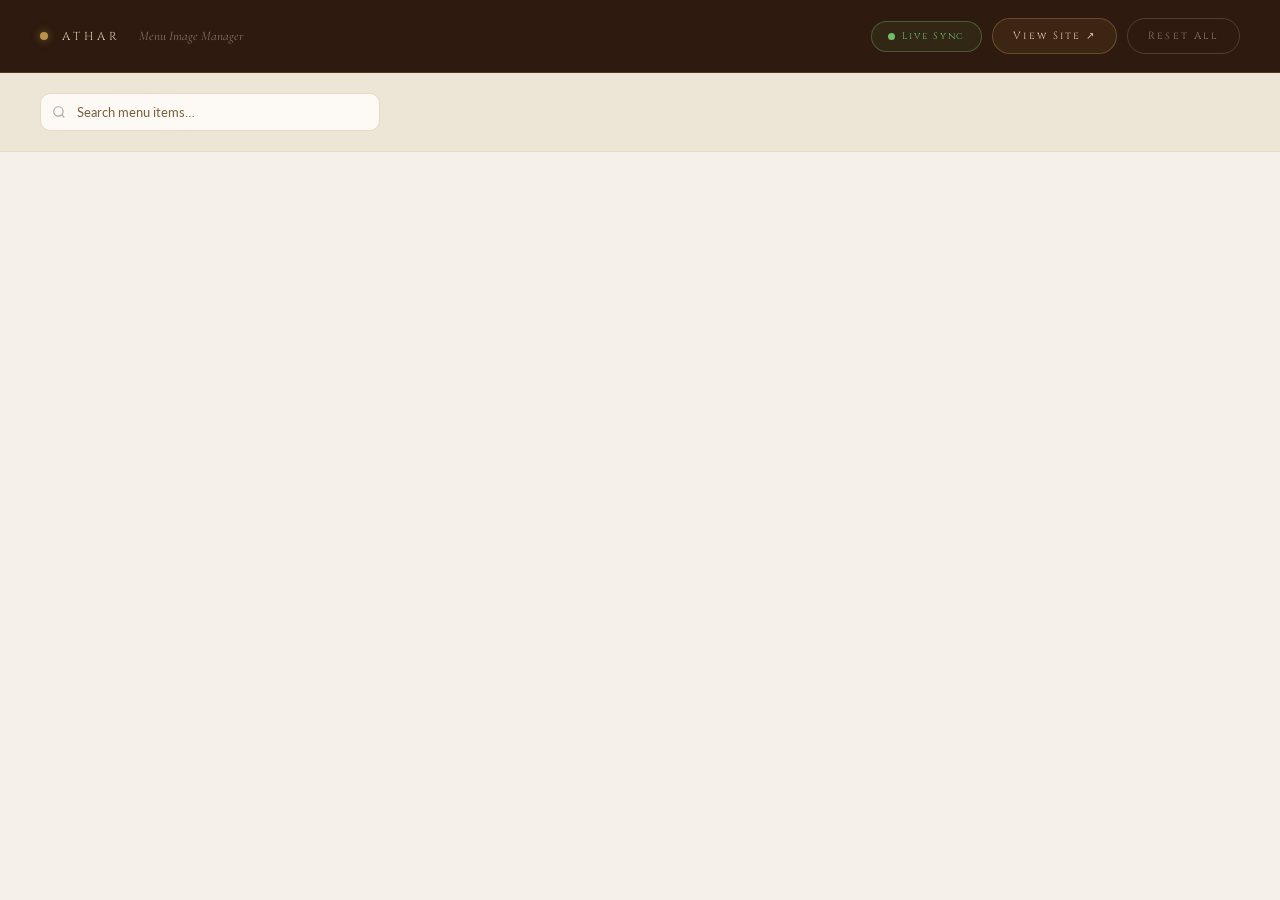
==== commit 1c95f9c8: "Add files via upload" ====
--- a/admin.html
+++ b/admin.html
@@ -795,196 +795,19 @@
       }
     }
 
-    /* ── MODAL CLOSE BTN ── */
-    .modal-close-btn {
-      position: absolute;
-      top: 10px;
-      right: 10px;
-      width: 28px;
-      height: 28px;
-      border-radius: 50%;
-      border: 1px solid rgba(255,255,255,0.2);
-      background: rgba(20,10,3,0.55);
-      color: rgba(217,201,176,0.8);
-      font-size: 0.7rem;
-      cursor: pointer;
-      display: flex;
-      align-items: center;
-      justify-content: center;
-      backdrop-filter: blur(4px);
-      transition: all 0.2s;
-      z-index: 10;
-    }
-    .modal-close-btn:hover { background: rgba(180,80,80,0.7); border-color: transparent; color: #fff; }
-
-    /* ── MODAL TABS — 3 tabs now ── */
-    .modal-tabs {
-      display: flex;
-      gap: 0;
-      border: 1px solid rgba(184,146,74,0.25);
-      border-radius: 10px;
-      overflow: hidden;
-      margin-bottom: 18px;
-    }
-    .modal-tab {
-      flex: 1;
-      padding: 9px 6px;
-      font-family: 'Cinzel', serif;
-      font-size: 0.58rem;
-      letter-spacing: 0.12em;
-      border: none;
+    ::-webkit-scrollbar {
+      width: 6px;
+      height: 6px;
+    }
+
+    ::-webkit-scrollbar-track {
       background: transparent;
-      color: var(--muted);
-      cursor: pointer;
-      transition: all 0.2s;
-      display: flex;
-      align-items: center;
-      justify-content: center;
-      gap: 5px;
-    }
-    .modal-tab.active { background: var(--gold); color: var(--white); }
-    .modal-tab:not(.active):hover { background: rgba(184,146,74,0.08); color: var(--gold); }
-
-    /* ── FIELD STYLES ── */
-    .field-group {
-      display: flex;
-      flex-direction: column;
-      gap: 5px;
-      margin-bottom: 14px;
-    }
-    .field-row {
-      display: flex;
-      gap: 12px;
-      margin-bottom: 14px;
-    }
-    .field-row .field-group { margin-bottom: 0; }
-    .field-label {
-      font-family: 'Lato', sans-serif;
-      font-weight: 300;
-      font-size: 0.62rem;
-      letter-spacing: 0.18em;
-      text-transform: uppercase;
-      color: var(--muted);
-    }
-    .field-input {
-      width: 100%;
-      padding: 10px 13px;
-      border: 1px solid rgba(184,146,74,0.28);
-      border-radius: 10px;
-      background: var(--beige);
-      font-family: 'Lato', sans-serif;
-      font-size: 0.82rem;
-      color: var(--text);
-      outline: none;
-      transition: border-color 0.2s, box-shadow 0.2s;
-    }
-    .field-input:focus {
-      border-color: var(--gold);
-      box-shadow: 0 0 0 3px rgba(184,146,74,0.1);
-    }
-    .field-textarea {
-      resize: vertical;
-      min-height: 72px;
-      line-height: 1.6;
-    }
-    .field-select {
-      appearance: none;
-      background-image: url("data:image/svg+xml,%3Csvg xmlns='http://www.w3.org/2000/svg' width='10' height='6' viewBox='0 0 10 6'%3E%3Cpath d='M1 1l4 4 4-4' stroke='%237a6040' stroke-width='1.5' fill='none' stroke-linecap='round'/%3E%3C/svg%3E");
-      background-repeat: no-repeat;
-      background-position: right 12px center;
-      cursor: pointer;
-    }
-
-    /* ── CHANGED INDICATOR on card ── */
-    .item-card.has-details-change::before {
-      content: '✎';
-      position: absolute;
-      top: 8px;
-      left: 8px;
-      width: 20px;
-      height: 20px;
-      background: rgba(184,146,74,0.85);
-      color: #fff;
-      border-radius: 50%;
-      font-size: 0.6rem;
-      display: flex;
-      align-items: center;
-      justify-content: center;
-      z-index: 2;
-    }
-
-    /* ── DELETE BUTTON on card ── */
-    .card-delete-btn {
-      position: absolute;
-      top: 8px;
-      right: 8px;
-      width: 26px;
-      height: 26px;
-      border-radius: 50%;
-      border: 1px solid rgba(200,60,60,0.5);
-      background: rgba(20,10,3,0.7);
-      color: rgba(220,100,100,0.9);
-      font-size: 0.65rem;
-      cursor: pointer;
-      display: flex;
-      align-items: center;
-      justify-content: center;
-      z-index: 5;
-      opacity: 0;
-      transition: opacity 0.2s, background 0.2s, color 0.2s;
-      backdrop-filter: blur(4px);
-    }
-    .item-card:hover .card-delete-btn { opacity: 1; }
-    .card-delete-btn:hover { background: rgba(180,50,50,0.85); color: #fff; border-color: transparent; }
-
-    /* ── ADDED ITEM badge ── */
-    .item-card.is-added { border-color: rgba(100,160,220,0.45); }
-    .item-card.is-added::after { content: '+'; background: rgba(60,110,180,0.85); }
-
-    /* ── ADD ITEM button per section ── */
-    .add-item-btn {
-      display: flex;
-      align-items: center;
-      justify-content: center;
-      gap: 7px;
-      width: 100%;
-      padding: 14px;
-      border: 1.5px dashed rgba(184,146,74,0.3);
-      border-radius: 14px;
-      background: transparent;
-      color: var(--muted);
-      font-family: 'Cinzel', serif;
-      font-size: 0.62rem;
-      letter-spacing: 0.2em;
-      cursor: pointer;
-      transition: all 0.25s;
-      margin-top: 4px;
-    }
-    .add-item-btn:hover {
-      border-color: var(--gold);
-      color: var(--gold);
-      background: rgba(184,146,74,0.05);
-    }
-
-    /* ── Modal mode indicator ── */
-    .modal-mode-badge {
-      display: inline-flex;
-      align-items: center;
-      gap: 5px;
-      font-family: 'Cinzel', serif;
-      font-size: 0.58rem;
-      letter-spacing: 0.18em;
-      padding: 4px 10px;
-      border-radius: 50px;
-      margin-bottom: 10px;
-    }
-    .modal-mode-badge.mode-edit  { background: rgba(184,146,74,0.12); color: var(--gold); }
-    .modal-mode-badge.mode-add   { background: rgba(60,110,180,0.12); color: #6a9fd8; }
-    .modal-mode-badge.mode-delete{ background: rgba(180,60,60,0.12);  color: #d88080; }
-
-    ::-webkit-scrollbar { width: 6px; height: 6px; }
-    ::-webkit-scrollbar-track { background: transparent; }
-    ::-webkit-scrollbar-thumb { background: rgba(184,146,74,0.3); border-radius: 3px; }
+    }
+
+    ::-webkit-scrollbar-thumb {
+      background: rgba(184, 146, 74, 0.3);
+      border-radius: 3px;
+    }
   </style>
 </head>
 
@@ -995,7 +818,7 @@
     <div class="header-brand">
       <div class="header-brand-dot"></div>
       <span class="header-title">Athar</span>
-      <span class="header-sub">Menu Manager</span>
+      <span class="header-sub">Menu Image Manager</span>
     </div>
     <div class="header-actions">
       <div class="live-badge">
@@ -1028,109 +851,51 @@
   <!-- ITEM MODAL -->
   <div class="modal-bg" id="modalBg" onclick="handleModalBgClick(event)">
     <div class="modal" id="modal">
-
-      <!-- Image preview strip -->
       <div class="modal-preview" id="modalPreview">
         <div class="modal-preview-placeholder" id="modalPreviewPlaceholder">No Image</div>
         <img id="modalPreviewImg" src="" alt="" style="display:none;">
-        <!-- close btn -->
-        <button class="modal-close-btn" onclick="closeModal()" title="Close">✕</button>
       </div>
-
       <div class="modal-body">
-        <div class="modal-mode-badge mode-edit" id="modalModeBadge">✎ Edit Item</div>
         <p class="modal-eyebrow" id="modalCat"></p>
-
-        <!-- Section tabs -->
+        <h2 class="modal-title" id="modalName"></h2>
         <div class="modal-tabs">
-          <button class="modal-tab active" onclick="switchTab('details')">
-            <svg width="12" height="12" viewBox="0 0 24 24" fill="none" stroke="currentColor" stroke-width="2"><path d="M11 4H4a2 2 0 0 0-2 2v14a2 2 0 0 0 2 2h14a2 2 0 0 0 2-2v-7"/><path d="M18.5 2.5a2.121 2.121 0 0 1 3 3L12 15l-4 1 1-4 9.5-9.5z"/></svg>
-            Details
-          </button>
-          <button class="modal-tab" onclick="switchTab('upload')">
-            <svg width="12" height="12" viewBox="0 0 24 24" fill="none" stroke="currentColor" stroke-width="2"><rect x="3" y="3" width="18" height="18" rx="2"/><circle cx="8.5" cy="8.5" r="1.5"/><polyline points="21 15 16 10 5 21"/></svg>
-            Upload
-          </button>
-          <button class="modal-tab" onclick="switchTab('url')">
-            <svg width="12" height="12" viewBox="0 0 24 24" fill="none" stroke="currentColor" stroke-width="2"><path d="M10 13a5 5 0 0 0 7.54.54l3-3a5 5 0 0 0-7.07-7.07l-1.72 1.71"/><path d="M14 11a5 5 0 0 0-7.54-.54l-3 3a5 5 0 0 0 7.07 7.07l1.71-1.71"/></svg>
-            URL
-          </button>
+          <button class="modal-tab active" onclick="switchTab('upload')">Upload File</button>
+          <button class="modal-tab" onclick="switchTab('url')">Image URL</button>
         </div>
 
-        <!-- ── DETAILS TAB ── -->
-        <div class="tab-panel active" id="tab-details">
-          <div class="field-group">
-            <label class="field-label" for="editName">Item Name</label>
-            <input type="text" id="editName" class="field-input" placeholder="e.g. Espresso">
-          </div>
-          <div class="field-group">
-            <label class="field-label" for="editDesc">Description</label>
-            <textarea id="editDesc" class="field-input field-textarea" placeholder="A short description…" rows="3"></textarea>
-          </div>
-          <div class="field-row">
-            <div class="field-group" style="flex:1">
-              <label class="field-label" for="editPrice">Price</label>
-              <input type="text" id="editPrice" class="field-input" placeholder="e.g. 85 EGP">
-            </div>
-            <div class="field-group" style="flex:1">
-              <label class="field-label" for="editCat">Category</label>
-              <select id="editCat" class="field-input field-select">
-                <option value="Hot Drinks">Hot Drinks</option>
-                <option value="Iced Coffee">Iced Coffee</option>
-                <option value="Coffee Blended">Coffee Blended</option>
-                <option value="Non-Coffee Blended">Non-Coffee Blended</option>
-                <option value="Milkshakes">Milkshakes</option>
-                <option value="Fresh Juice">Fresh Juice</option>
-                <option value="Refreshers">Refreshers</option>
-                <option value="Matcha">Matcha</option>
-                <option value="Tea">Tea</option>
-                <option value="Breakfast">Breakfast</option>
-                <option value="Desserts">Desserts</option>
-                <option value="Extras">Extras</option>
-              </select>
-            </div>
-          </div>
-          <div class="modal-actions" id="detailsActions">
-            <button class="btn-apply" id="btnSaveDetails" onclick="applyDetails()">Save Details</button>
-            <button class="btn-clear" id="btnResetDetails" onclick="clearDetails()">Reset</button>
-            <button class="btn-cancel" onclick="closeModal()">Cancel</button>
-          </div>
-        </div>
-
-        <!-- ── UPLOAD TAB ── -->
-        <div class="tab-panel" id="tab-upload">
+        <!-- Upload tab -->
+        <div class="tab-panel active" id="tab-upload">
           <div class="upload-zone" id="uploadZone">
             <input type="file" id="fileInput" accept="image/*" onchange="handleFileSelect(event)">
             <div class="upload-icon">
               <svg width="16" height="16" viewBox="0 0 24 24" fill="none" stroke="currentColor" stroke-width="1.5">
-                <path d="M21 15v4a2 2 0 0 1-2 2H5a2 2 0 0 1-2-2v-4"/>
-                <polyline points="17 8 12 3 7 8"/>
-                <line x1="12" y1="3" x2="12" y2="15"/>
+                <path d="M21 15v4a2 2 0 0 1-2 2H5a2 2 0 0 1-2-2v-4" />
+                <polyline points="17 8 12 3 7 8" />
+                <line x1="12" y1="3" x2="12" y2="15" />
               </svg>
             </div>
             <p>Drop image here or click to browse</p>
             <span>JPG, PNG, WEBP — any size</span>
           </div>
-          <div class="modal-actions">
-            <button class="btn-apply" id="btnApply" onclick="applyImage()">Save Image</button>
-            <button class="btn-clear" onclick="clearImage()">Remove Image</button>
-            <button class="btn-cancel" onclick="closeModal()">Cancel</button>
+          <div class="filename-wrap">
+            <label class="filename-label" for="filenameInput">Save as filename</label>
+            <input type="text" id="filenameInput" placeholder="espresso.jpg" />
           </div>
         </div>
 
-        <!-- ── URL TAB ── -->
+        <!-- URL tab -->
         <div class="tab-panel" id="tab-url">
           <div class="url-input-wrap">
             <input type="text" id="urlInput" placeholder="https://images.unsplash.com/…" oninput="previewUrl()">
           </div>
           <p class="url-preview-note">Paste any image URL — Unsplash, your CDN, or a direct link.</p>
-          <div class="modal-actions">
-            <button class="btn-apply" onclick="applyImage()">Save Image</button>
-            <button class="btn-clear" onclick="clearImage()">Remove Image</button>
-            <button class="btn-cancel" onclick="closeModal()">Cancel</button>
-          </div>
         </div>
 
+        <div class="modal-actions">
+          <button class="btn-apply" id="btnApply" onclick="applyImage()">Apply Image</button>
+          <button class="btn-clear" onclick="clearImage()">Remove</button>
+          <button class="btn-cancel" onclick="closeModal()">Cancel</button>
+        </div>
       </div>
     </div>
   </div>
@@ -1492,82 +1257,56 @@
       },
     ];
 
-    // ─── IndexedDB SETUP ───
-    const DB_NAME    = "athar_db";
-    const DB_STORE   = "image_overrides";
-    const DB_DETAILS = "item_overrides";   // name / desc / price changes
-    const DB_ADDED   = "added_items";      // new items created in admin
-    const DB_DELETED = "deleted_items";    // items deleted in admin
-    const DB_VERSION = 3;
-    let db = null;
-
-    function openDB() {
-      return new Promise((resolve, reject) => {
-        if (db) { resolve(db); return; }
-        const req = indexedDB.open(DB_NAME, DB_VERSION);
-        req.onupgradeneeded = e => {
-          const d = e.target.result;
-          if (!d.objectStoreNames.contains(DB_STORE))   d.createObjectStore(DB_STORE);
-          if (!d.objectStoreNames.contains(DB_DETAILS)) d.createObjectStore(DB_DETAILS);
-          if (!d.objectStoreNames.contains(DB_ADDED))   d.createObjectStore(DB_ADDED);
-          if (!d.objectStoreNames.contains(DB_DELETED)) d.createObjectStore(DB_DELETED);
-        };
-        req.onsuccess = e => { db = e.target.result; resolve(db); };
-        req.onerror = () => reject(req.error);
+    // ─── FIREBASE SETUP ───
+    // 👇 REPLACE these values with your own Firebase project config
+    const FIREBASE_DB_URL = "https://athar-menu-default-rtdb.firebaseio.com";
+    const FIREBASE_PATH = "image_overrides";
+
+    function firebaseUrl(key) {
+      const encoded = key ? encodeURIComponent(key).replace(/%3A/g, ":").replace(/%20/g, " ") : "";
+      // Firebase keys can't contain . # $ [ ]  — encode them
+      const safeKey = key ? key.replace(/\./g, "%2E").replace(/#/g, "%23").replace(/\$/g, "%24").replace(/\[/g, "%5B").replace(/\]/g, "%5D") : "";
+      return `${FIREBASE_DB_URL}/${FIREBASE_PATH}${safeKey ? "/" + safeKey : ""}.json`;
+    }
+
+    async function dbGet(key) {
+      const res = await fetch(firebaseUrl(key));
+      if (!res.ok) throw new Error("Firebase read failed");
+      const val = await res.json();
+      return val ?? null;
+    }
+
+    async function dbSet(key, value) {
+      const res = await fetch(firebaseUrl(key), {
+        method: "PUT",
+        headers: { "Content-Type": "application/json" },
+        body: JSON.stringify(value)
       });
-    }
-
-    // ── generic helpers (store-agnostic) ──
-    function storeGet(storeName, key) {
-      return openDB().then(db => new Promise((resolve, reject) => {
-        const req = db.transaction(storeName, "readonly").objectStore(storeName).get(key);
-        req.onsuccess = () => resolve(req.result ?? null);
-        req.onerror  = () => reject(req.error);
-      }));
-    }
-    function storeSet(storeName, key, value) {
-      return openDB().then(db => new Promise((resolve, reject) => {
-        const req = db.transaction(storeName, "readwrite").objectStore(storeName).put(value, key);
-        req.onsuccess = () => resolve();
-        req.onerror  = () => reject(req.error);
-      }));
-    }
-    function storeDelete(storeName, key) {
-      return openDB().then(db => new Promise((resolve, reject) => {
-        const req = db.transaction(storeName, "readwrite").objectStore(storeName).delete(key);
-        req.onsuccess = () => resolve();
-        req.onerror  = () => reject(req.error);
-      }));
-    }
-    function storeGetAll(storeName) {
-      return openDB().then(db => new Promise((resolve, reject) => {
-        const store = db.transaction(storeName, "readonly").objectStore(storeName);
-        const keys = [], values = [];
-        const cursorReq = store.openCursor();
-        cursorReq.onsuccess = e => {
-          const cursor = e.target.result;
-          if (cursor) { keys.push(cursor.key); values.push(cursor.value); cursor.continue(); }
-          else { const obj = {}; keys.forEach((k,i) => obj[k] = values[i]); resolve(obj); }
-        };
-        cursorReq.onerror = () => reject();
-      }));
-    }
-    function storeClear(storeName) {
-      return openDB().then(db => new Promise((resolve, reject) => {
-        const req = db.transaction(storeName, "readwrite").objectStore(storeName).clear();
-        req.onsuccess = () => resolve();
-        req.onerror  = () => reject(req.error);
-      }));
-    }
-
-    // shorthand for image store (keeps old call sites working)
-    const dbGet    = (k)    => storeGet(DB_STORE, k);
-    const dbSet    = (k, v) => storeSet(DB_STORE, k, v);
-    const dbDelete = (k)    => storeDelete(DB_STORE, k);
-    const dbGetAll = ()     => storeGetAll(DB_STORE);
-    const dbClear  = ()     => storeClear(DB_STORE);
-
-    // Notify index.html of changes via localStorage flag
+      if (!res.ok) throw new Error("Firebase write failed");
+    }
+
+    async function dbDelete(key) {
+      const res = await fetch(firebaseUrl(key), { method: "DELETE" });
+      if (!res.ok) throw new Error("Firebase delete failed");
+    }
+
+    async function dbGetAll() {
+      const res = await fetch(firebaseUrl(""));
+      if (!res.ok) throw new Error("Firebase read failed");
+      const data = await res.json();
+      return data ?? {};
+    }
+
+    async function dbClear() {
+      const res = await fetch(firebaseUrl(""), {
+        method: "PUT",
+        headers: { "Content-Type": "application/json" },
+        body: JSON.stringify(null)
+      });
+      if (!res.ok) throw new Error("Firebase clear failed");
+    }
+
+    // Notify other tabs/windows of changes
     function notifyIndexPage() {
       localStorage.setItem("athar_idb_updated", Date.now().toString());
     }
@@ -1588,21 +1327,17 @@
       "Extras": { bg: "#282010", accent: "#b8924a" },
     };
 
-    let overrides = {};        // image overrides  { key: imgSrc }
-    let detailOverrides = {};  // detail overrides { key: {name,desc,price,cat} }
-    let addedItems = {};       // added items      { key: {cat,name,desc,price,img} }
-    let deletedKeys = {};      // deleted item keys { key: true }
+    let overrides = {};
     let activeFilter = "All";
     let activeItem = null;
     let pendingDataUrl = null;
-    let activeTab = "details";
-    let modalMode = "edit";    // "edit" | "add"
-    let addingToCat = null;
+    let pendingFilename = null;
+    let activeTab = "upload";
 
     const categories = ["All", ...Object.keys(catColors)];
 
     // ─── INIT ───
-    async function _initBase() {
+    async function init() {
       overrides = await dbGetAll();
       buildCatFilter();
       renderGrid();
@@ -1626,52 +1361,28 @@
       const wrap = document.getElementById("gridWrap");
       const q = document.getElementById("searchInput").value.trim().toLowerCase();
 
-      // Merge added items into menuData view (not in base menuData)
-      const allItems = [
-        ...menuData.filter(i => !deletedKeys[itemKey(i)]),
-        ...Object.values(addedItems)
-      ];
-
-      let items = activeFilter === "All" ? allItems : allItems.filter(i => i.cat === activeFilter);
+      let items = activeFilter === "All" ? menuData : menuData.filter(i => i.cat === activeFilter);
       if (q) items = items.filter(i => `${i.name} ${i.cat} ${i.desc}`.toLowerCase().includes(q));
 
       document.getElementById("countBadge").textContent = `${items.length} item${items.length !== 1 ? "s" : ""}`;
 
-      // Group by category — preserve category order
-      const catOrder = [...Object.keys(catColors)];
+      if (!items.length) {
+        wrap.innerHTML = '<div class="menu-grid"><div class="empty-state">No items found.</div></div>';
+        return;
+      }
+
       const grouped = {};
       items.forEach(item => {
         if (!grouped[item.cat]) grouped[item.cat] = [];
         grouped[item.cat].push(item);
       });
 
-      // Also include empty categories (for add-only sections)
-      if (activeFilter !== "All") {
-        if (!grouped[activeFilter]) grouped[activeFilter] = [];
-      }
-
-      const sortedCats = Object.keys(grouped).sort((a, b) => {
-        const ai = catOrder.indexOf(a), bi = catOrder.indexOf(b);
-        return (ai === -1 ? 99 : ai) - (bi === -1 ? 99 : bi);
-      });
-
-      if (!sortedCats.length) {
-        wrap.innerHTML = '<div class="menu-grid"><div class="empty-state">No items found.</div></div>';
-        return;
-      }
-
-      wrap.innerHTML = sortedCats.map(cat => {
-        const catItems = grouped[cat] || [];
-        return `
-          <div class="grid-section-title">${cat} <span style="color:var(--sand);font-size:0.6rem;">${catItems.length}</span></div>
-          <div class="menu-grid">
-            ${catItems.map(item => renderCard(item)).join("")}
-            <button class="add-item-btn" onclick="openAddModal('${cat.replace(/'/g,"\\'")}')">
-              <svg width="13" height="13" viewBox="0 0 24 24" fill="none" stroke="currentColor" stroke-width="2"><line x1="12" y1="5" x2="12" y2="19"/><line x1="5" y1="12" x2="19" y2="12"/></svg>
-              Add Item
-            </button>
-          </div>`;
-      }).join("");
+      wrap.innerHTML = Object.entries(grouped).map(([cat, catItems]) => `
+    <div class="grid-section-title">${cat} <span style="color:var(--sand);font-size:0.6rem;">${catItems.length}</span></div>
+    <div class="menu-grid">
+      ${catItems.map(item => renderCard(item)).join("")}
+    </div>
+  `).join("");
     }
 
     function itemKey(item) {
@@ -1679,27 +1390,17 @@
     }
 
     function renderCard(item) {
-      const key        = itemKey(item);
-      const isAdded    = !!addedItems[key];
-      const customImg  = overrides[key];
-      const customDet  = detailOverrides[key];
-      const imgSrc     = customImg || item.img;
-      const hasCustom  = !!customImg;
-      const hasDet     = !!customDet;
-      const col        = catColors[item.cat] || { bg: "#2e1a0e", accent: "#b8924a" };
-      const displayName  = (customDet && customDet.name)  || item.name;
-      const displayPrice = (customDet && customDet.price) || item.price;
-      const shortUrl   = imgSrc && imgSrc.startsWith("data:") ? "📎 Local file" : (imgSrc || "").replace("https://images.unsplash.com/", "unsplash/").replace(/\?.*/, "");
-
-      // Escape for inline onclick attrs
-      const eCat  = item.cat.replace(/'/g, "\\'");
-      const eName = item.name.replace(/'/g, "\\'");
+      const key = itemKey(item);
+      const customImg = overrides[key];
+      const imgSrc = customImg || item.img;
+      const hasCustom = !!customImg;
+      const col = catColors[item.cat] || { bg: "#2e1a0e", accent: "#b8924a" };
+      const shortUrl = imgSrc && imgSrc.startsWith("data:") ? "📎 Local file (embedded)" : (imgSrc || "").replace("https://images.unsplash.com/", "unsplash/").replace(/\?.*/, "");
 
       return `
-    <div class="item-card ${hasCustom ? "has-custom" : ""} ${hasDet ? "has-details-change" : ""} ${isAdded ? "is-added" : ""}"
-         onclick="openModal('${eCat}', '${eName}')">
+    <div class="item-card ${hasCustom ? "has-custom" : ""}" onclick="openModal('${item.cat.replace(/'/g, "\\'")}', '${item.name.replace(/'/g, "\\'")}')">
       <div class="card-thumb" style="background:linear-gradient(145deg,${col.bg}ee,${col.bg}99);">
-        <img src="${imgSrc}" alt="${displayName}" onerror="this.style.display='none';this.nextElementSibling.style.display='flex';">
+        <img src="${imgSrc}" alt="${item.name}" onerror="this.style.display='none';this.nextElementSibling.style.display='flex';">
         <div class="card-thumb-placeholder" style="display:none;">
           <svg width="32" viewBox="0 0 40 56" fill="${col.accent}" opacity="0.5"><path d="M20 2 C13 11 7 18 7 28 C7 40 13 50 20 54 C27 50 33 40 33 28 C33 18 27 11 20 2Z"/></svg>
         </div>
@@ -1707,133 +1408,39 @@
           <div class="overlay-icon">
             <svg width="14" height="14" viewBox="0 0 24 24" fill="none" stroke="currentColor" stroke-width="1.5"><path d="M11 4H4a2 2 0 0 0-2 2v14a2 2 0 0 0 2 2h14a2 2 0 0 0 2-2v-7"/><path d="M18.5 2.5a2.121 2.121 0 0 1 3 3L12 15l-4 1 1-4 9.5-9.5z"/></svg>
           </div>
-          <span class="overlay-label">Edit Item</span>
+          <span class="overlay-label">Change Image</span>
         </div>
-        <!-- Delete button -->
-        <button class="card-delete-btn" onclick="event.stopPropagation(); deleteItem('${eCat}', '${eName}')" title="Delete item">
-          <svg width="11" height="11" viewBox="0 0 24 24" fill="none" stroke="currentColor" stroke-width="2.5"><polyline points="3 6 5 6 21 6"/><path d="M19 6l-1 14a2 2 0 0 1-2 2H8a2 2 0 0 1-2-2L5 6"/><path d="M10 11v6M14 11v6"/><path d="M9 6V4h6v2"/></svg>
-        </button>
       </div>
       <div class="card-body">
         <div class="card-cat">${item.cat}</div>
-        <div class="card-name" style="${hasDet && customDet.name ? 'color:var(--gold)' : ''}">${displayName}</div>
-        <div class="card-img-url" style="display:flex;justify-content:space-between;align-items:center;gap:4px;">
-          <span style="overflow:hidden;text-overflow:ellipsis;white-space:nowrap;">${shortUrl}</span>
-          <span style="font-family:'Cormorant Garamond',serif;font-size:0.78rem;color:var(--gold);font-style:italic;flex-shrink:0;">${displayPrice}</span>
-        </div>
+        <div class="card-name">${item.name}</div>
+        <div class="card-img-url">${shortUrl}</div>
       </div>
     </div>`;
     }
 
-    // ─── MODAL — EDIT MODE ───
+    // ─── MODAL ───
     function openModal(cat, name) {
-      // Check both base menuData and addedItems
-      const allItems = [...menuData, ...Object.values(addedItems)];
-      activeItem = allItems.find(i => i.cat === cat && i.name === name);
+      activeItem = menuData.find(i => i.cat === cat && i.name === name);
       if (!activeItem) return;
-      modalMode = "edit";
-
-      const key       = itemKey(activeItem);
+
+      const key = itemKey(activeItem);
       const customImg = overrides[key];
-      const customDet = detailOverrides[key] || {};
-      const imgSrc    = customImg || activeItem.img;
-
+      const imgSrc = customImg || activeItem.img;
+
+      document.getElementById("modalCat").textContent = activeItem.cat;
+      document.getElementById("modalName").textContent = activeItem.name;
       updateModalPreview(imgSrc);
-      document.getElementById("modalCat").textContent = activeItem.cat;
-
-      // Mode badge
-      const badge = document.getElementById("modalModeBadge");
-      badge.textContent = "✎ Edit Item";
-      badge.className   = "modal-mode-badge mode-edit";
-
-      // Details tab
-      document.getElementById("editName").value  = customDet.name  ?? activeItem.name;
-      document.getElementById("editDesc").value  = customDet.desc  ?? activeItem.desc;
-      document.getElementById("editPrice").value = customDet.price ?? activeItem.price;
-      document.getElementById("editCat").value   = customDet.cat   ?? activeItem.cat;
-
-      // Buttons
-      document.getElementById("btnSaveDetails").textContent  = "Save Details";
-      document.getElementById("btnResetDetails").style.display = "";
-
-      // Image tabs
+
       document.getElementById("fileInput").value = "";
-      document.getElementById("urlInput").value  = imgSrc && !imgSrc.startsWith("data:") ? imgSrc : "";
+      document.getElementById("filenameInput").value = suggestFilename(name);
+      document.getElementById("urlInput").value = imgSrc && !imgSrc.startsWith("data:") ? imgSrc : "";
       pendingDataUrl = null;
-
-      switchTab("details");
+      pendingFilename = null;
+
+      switchTab("upload");
       document.getElementById("modalBg").classList.add("open");
       document.body.style.overflow = "hidden";
-    }
-
-    // ─── MODAL — ADD MODE ───
-    function openAddModal(cat) {
-      modalMode    = "add";
-      addingToCat  = cat;
-      activeItem   = null;
-
-      updateModalPreview("");
-      document.getElementById("modalCat").textContent = cat;
-
-      const badge = document.getElementById("modalModeBadge");
-      badge.textContent = "+ New Item";
-      badge.className   = "modal-mode-badge mode-add";
-
-      // Clear details fields
-      document.getElementById("editName").value  = "";
-      document.getElementById("editDesc").value  = "";
-      document.getElementById("editPrice").value = "";
-      document.getElementById("editCat").value   = cat;
-
-      // Buttons
-      document.getElementById("btnSaveDetails").textContent  = "Add Item";
-      document.getElementById("btnResetDetails").style.display = "none";
-
-      // Image tabs
-      document.getElementById("fileInput").value = "";
-      document.getElementById("urlInput").value  = "";
-      pendingDataUrl = null;
-
-      switchTab("details");
-      document.getElementById("modalBg").classList.add("open");
-      document.body.style.overflow = "hidden";
-    }
-
-    // ─── DELETE ITEM ───
-    async function deleteItem(cat, name) {
-      const allItems = [...menuData, ...Object.values(addedItems)];
-      const item = allItems.find(i => i.cat === cat && i.name === name);
-      if (!item) return;
-
-      const displayName = item.name;
-      if (!confirm(`Delete "${displayName}" from the menu? This cannot be undone.`)) return;
-
-      const key    = itemKey(item);
-      const isNew  = !!addedItems[key];
-
-      if (isNew) {
-        // It's an admin-added item — just remove from addedItems store
-        await storeDelete(DB_ADDED, key);
-        delete addedItems[key];
-        // Also clean up any overrides for it
-        await storeDelete(DB_STORE, key);
-        await storeDelete(DB_DETAILS, key);
-        delete overrides[key];
-        delete detailOverrides[key];
-      } else {
-        // It's a base item — mark as deleted
-        await storeSet(DB_DELETED, key, true);
-        deletedKeys[key] = true;
-        // Also clean up any overrides
-        await storeDelete(DB_STORE, key);
-        await storeDelete(DB_DETAILS, key);
-        delete overrides[key];
-        delete detailOverrides[key];
-      }
-
-      notifyIndexPage();
-      renderGrid();
-      showStatus(`"${displayName}" removed from the menu.`, "success");
     }
 
     function closeModal() {
@@ -1849,96 +1456,22 @@
 
     function updateModalPreview(src) {
       const img = document.getElementById("modalPreviewImg");
-      const ph  = document.getElementById("modalPreviewPlaceholder");
-      if (src) { img.src = src; img.style.display = "block"; ph.style.display = "none"; }
-      else     { img.style.display = "none"; ph.style.display = "flex"; }
+      const placeholder = document.getElementById("modalPreviewPlaceholder");
+      if (src) {
+        img.src = src;
+        img.style.display = "block";
+        placeholder.style.display = "none";
+      } else {
+        img.style.display = "none";
+        placeholder.style.display = "flex";
+      }
     }
 
     function switchTab(tab) {
       activeTab = tab;
-      const tabOrder = ["details", "upload", "url"];
-      document.querySelectorAll(".modal-tab").forEach((b, i) => b.classList.toggle("active", tabOrder[i] === tab));
-      tabOrder.forEach(t => {
-        const el = document.getElementById("tab-" + t);
-        if (el) el.classList.toggle("active", t === tab);
-      });
-    }
-
-    // ─── APPLY DETAILS ───
-    async function applyDetails() {
-      const name  = document.getElementById("editName").value.trim();
-      const desc  = document.getElementById("editDesc").value.trim();
-      const price = document.getElementById("editPrice").value.trim();
-      const cat   = document.getElementById("editCat").value;
-
-      if (!name)  { showStatus("Name cannot be empty.", "error"); return; }
-      if (!price) { showStatus("Price cannot be empty.", "error"); return; }
-
-      // ── ADD MODE ──
-      if (modalMode === "add") {
-        const newItem = { cat, name, desc, price, img: pendingDataUrl || document.getElementById("urlInput").value.trim() || "" };
-        const key = cat + "::" + name;
-        // Prevent duplicate keys
-        if (addedItems[key] || menuData.some(i => itemKey(i) === key)) {
-          showStatus(`An item named "${name}" already exists in ${cat}.`, "error"); return;
-        }
-        try {
-          await storeSet(DB_ADDED, key, newItem);
-          if (newItem.img) await storeSet(DB_STORE, key, newItem.img);
-          addedItems[key] = newItem;
-          notifyIndexPage();
-          closeModal();
-          renderGrid();
-          showStatus(`✓ "${name}" added to ${cat} — live on the main page now.`, "success");
-        } catch (e) {
-          showStatus("Could not save new item.", "error");
-        }
-        return;
-      }
-
-      // ── EDIT MODE ──
-      if (!activeItem) return;
-      const key = itemKey(activeItem);
-      const details = { name, desc, price, cat };
-      try {
-        await storeSet(DB_DETAILS, key, details);
-        detailOverrides[key] = details;
-        // Also update the live menuData so the grid reflects changes immediately
-        const idx = menuData.findIndex(i => i.cat === activeItem.cat && i.name === activeItem.name);
-        if (idx !== -1) {
-          menuData[idx] = { ...menuData[idx], name, desc, price, cat };
-        }
-        // If it's an added item, update addedItems too
-        if (addedItems[key]) {
-          addedItems[key] = { ...addedItems[key], ...details };
-          await storeSet(DB_ADDED, key, addedItems[key]);
-        }
-        notifyIndexPage();
-        closeModal();
-        renderGrid();
-        showStatus(`✓ "${name}" updated — live on the main page now.`, "success");
-      } catch (e) {
-        showStatus("Could not save changes.", "error");
-      }
-    }
-
-    async function clearDetails() {
-      if (!activeItem) return;
-      const key = itemKey(activeItem);
-      await storeDelete(DB_DETAILS, key);
-      delete detailOverrides[key];
-      // restore original from source data
-      const original = menuData.find(i => itemKey(i) === key);
-      if (original) {
-        document.getElementById("editName").value  = activeItem.name;
-        document.getElementById("editDesc").value  = activeItem.desc;
-        document.getElementById("editPrice").value = activeItem.price;
-        document.getElementById("editCat").value   = activeItem.cat;
-      }
-      notifyIndexPage();
-      closeModal();
-      renderGrid();
-      showStatus("Details reset to default.", "");
+      document.querySelectorAll(".modal-tab").forEach((b, i) => b.classList.toggle("active", (i === 0 && tab === "upload") || (i === 1 && tab === "url")));
+      document.getElementById("tab-upload").classList.toggle("active", tab === "upload");
+      document.getElementById("tab-url").classList.toggle("active", tab === "url");
     }
 
     // ─── FILE UPLOAD ───
@@ -2008,23 +1541,13 @@
 
     // ─── RESET ALL ───
     async function resetAll() {
-      const hasImg     = Object.keys(overrides).length;
-      const hasDet     = Object.keys(detailOverrides).length;
-      const hasAdded   = Object.keys(addedItems).length;
-      const hasDeleted = Object.keys(deletedKeys).length;
-      if (!hasImg && !hasDet && !hasAdded && !hasDeleted) { showStatus("Nothing to reset.", ""); return; }
-      if (!confirm("Reset ALL images, detail changes, added items, and deleted items back to defaults? This cannot be undone.")) return;
+      if (!Object.keys(overrides).length) { showStatus("No custom images to reset.", ""); return; }
+      if (!confirm("Reset ALL custom images back to defaults? This cannot be undone.")) return;
       await dbClear();
-      await storeClear(DB_DETAILS);
-      await storeClear(DB_ADDED);
-      await storeClear(DB_DELETED);
-      overrides       = {};
-      detailOverrides = {};
-      addedItems      = {};
-      deletedKeys     = {};
+      overrides = {};
       notifyIndexPage();
       renderGrid();
-      showStatus("Everything reset to defaults.", "");
+      showStatus("All images reset to defaults.", "");
     }
 
     // ─── STATUS ───
@@ -2052,44 +1575,6 @@
       }
     });
 
-    // ── SEED DEFAULT IMAGES INTO IndexedDB ──
-    // Pre-fills any item that has a default Unsplash URL but no custom override yet.
-    async function seedDefaultImages() {
-      await openDB();
-      const existing = await dbGetAll();
-      const tx = db.transaction(DB_STORE, "readwrite");
-      const store = tx.objectStore(DB_STORE);
-      let seeded = 0;
-      menuData.forEach(item => {
-        if (!item.img) return;                          // no default image — skip
-        const key = item.cat + "::" + item.name;
-        if (existing[key]) return;                     // already has a custom override — don't touch
-        store.put(item.img, key);
-        seeded++;
-      });
-      return new Promise((resolve, reject) => {
-        tx.oncomplete = () => resolve(seeded);
-        tx.onerror = () => reject(tx.error);
-      });
-    }
-
-    async function init() {
-      await openDB();
-      const seeded = await seedDefaultImages();
-      if (seeded > 0) notifyIndexPage();
-      overrides       = await dbGetAll();
-      detailOverrides = await storeGetAll(DB_DETAILS);
-      addedItems      = await storeGetAll(DB_ADDED);
-      deletedKeys     = await storeGetAll(DB_DELETED);
-      // Apply detail overrides to live menuData
-      Object.entries(detailOverrides).forEach(([key, det]) => {
-        const idx = menuData.findIndex(i => itemKey(i) === key);
-        if (idx !== -1) menuData[idx] = { ...menuData[idx], ...det };
-      });
-      buildCatFilter();
-      renderGrid();
-    }
-
     init();
   </script>
 </body>
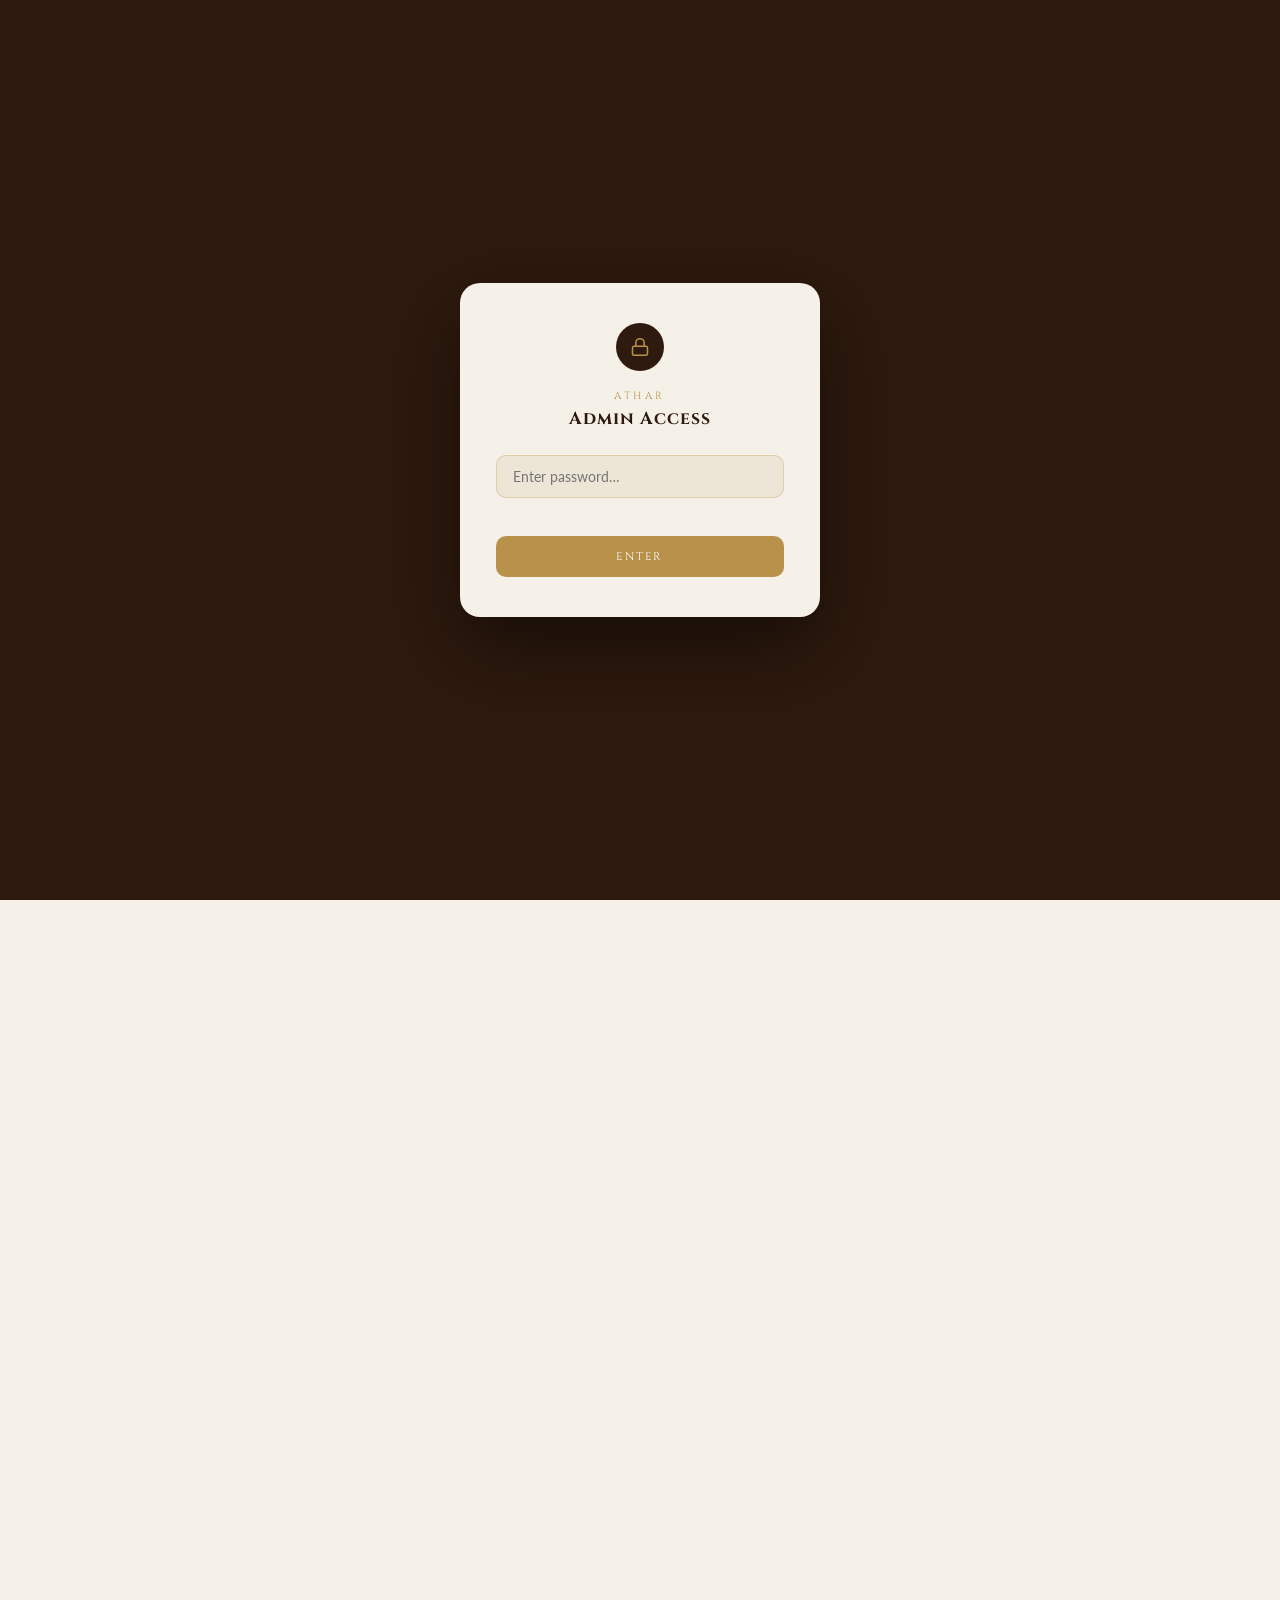
==== commit fdd9daef: "Add files via upload" ====
--- a/admin.html
+++ b/admin.html
@@ -4,6 +4,63 @@
 <head>
   <meta charset="UTF-8" />
   <meta name="viewport" content="width=device-width, initial-scale=1.0" />
+  <title>ATHAR — Admin Login</title>
+  <script>
+    (function() {
+      const PASS = "athar@2026#";
+      const SESSION_KEY = "athar_admin_auth";
+      if (sessionStorage.getItem(SESSION_KEY) !== "1") {
+        document.addEventListener("DOMContentLoaded", function() {
+          document.title = "ATHAR — Admin Login";
+          // Build lock screen
+          const lock = document.createElement("div");
+          lock.id = "lockScreen";
+          lock.style.cssText = "position:fixed;inset:0;background:#2e1a0e;z-index:99999;display:flex;align-items:center;justify-content:center;font-family:'Lato',sans-serif;";
+          lock.innerHTML = `
+            <div style="background:#f5f0e8;border-radius:20px;padding:40px 36px;width:100%;max-width:360px;box-shadow:0 30px 80px rgba(0,0,0,0.5);text-align:center;">
+              <div style="width:48px;height:48px;border-radius:50%;background:#2e1a0e;display:flex;align-items:center;justify-content:center;margin:0 auto 18px;">
+                <svg width="20" height="20" viewBox="0 0 24 24" fill="none" stroke="#b8924a" stroke-width="1.8"><rect x="3" y="11" width="18" height="11" rx="2"/><path d="M7 11V7a5 5 0 0 1 10 0v4"/></svg>
+              </div>
+              <p style="font-family:'Cinzel',serif;font-size:0.65rem;letter-spacing:0.35em;color:#b8924a;text-transform:uppercase;margin-bottom:4px;">Athar</p>
+              <h2 style="font-family:'Cinzel',serif;font-size:1.1rem;letter-spacing:0.06em;color:#2e1a0e;margin-bottom:24px;">Admin Access</h2>
+              <input id="lockInput" type="password" placeholder="Enter password…"
+                style="width:100%;padding:12px 16px;border:1.5px solid rgba(184,146,74,0.3);border-radius:10px;background:#ede5d5;font-family:'Lato',sans-serif;font-size:0.9rem;color:#3a2810;outline:none;margin-bottom:10px;box-sizing:border-box;transition:border-color 0.2s;"
+                onkeydown="if(event.key==='Enter')window._checkPass()">
+              <div id="lockError" style="color:#c06060;font-size:0.72rem;min-height:18px;margin-bottom:10px;"></div>
+              <button onclick="window._checkPass()"
+                style="width:100%;padding:13px;background:#b8924a;border:none;border-radius:10px;font-family:'Cinzel',serif;font-size:0.7rem;letter-spacing:0.2em;color:#fff;cursor:pointer;transition:background 0.2s;">
+                ENTER
+              </button>
+            </div>`;
+          document.body.appendChild(lock);
+          // Hide the real page content
+          document.body.style.overflow = "hidden";
+          document.querySelectorAll("body > *:not(#lockScreen)").forEach(el => el.style.visibility = "hidden");
+          setTimeout(() => document.getElementById("lockInput").focus(), 100);
+
+          window._checkPass = function() {
+            const input = document.getElementById("lockInput");
+            const err   = document.getElementById("lockError");
+            if (input.value === PASS) {
+              sessionStorage.setItem(SESSION_KEY, "1");
+              document.title = "ATHAR — Menu Manager";
+              lock.style.transition = "opacity 0.4s";
+              lock.style.opacity = "0";
+              document.querySelectorAll("body > *:not(#lockScreen)").forEach(el => el.style.visibility = "");
+              document.body.style.overflow = "";
+              setTimeout(() => lock.remove(), 400);
+            } else {
+              err.textContent = "Incorrect password. Try again.";
+              input.value = "";
+              input.style.borderColor = "#c06060";
+              setTimeout(() => { err.textContent = ""; input.style.borderColor = "rgba(184,146,74,0.3)"; }, 2500);
+              input.focus();
+            }
+          };
+        });
+      }
+    })();
+  </script>
   <title>ATHAR — Menu Image Manager</title>
   <link rel="preconnect" href="https://fonts.googleapis.com">
   <link
@@ -795,19 +852,288 @@
       }
     }
 
-    ::-webkit-scrollbar {
-      width: 6px;
-      height: 6px;
-    }
-
-    ::-webkit-scrollbar-track {
+    /* ── MODAL CLOSE BTN ── */
+    .modal-close-btn {
+      position: absolute;
+      top: 10px;
+      right: 10px;
+      width: 28px;
+      height: 28px;
+      border-radius: 50%;
+      border: 1px solid rgba(255,255,255,0.2);
+      background: rgba(20,10,3,0.55);
+      color: rgba(217,201,176,0.8);
+      font-size: 0.7rem;
+      cursor: pointer;
+      display: flex;
+      align-items: center;
+      justify-content: center;
+      backdrop-filter: blur(4px);
+      transition: all 0.2s;
+      z-index: 10;
+    }
+    .modal-close-btn:hover { background: rgba(180,80,80,0.7); border-color: transparent; color: #fff; }
+
+    /* ── MODAL TABS — 3 tabs now ── */
+    .modal-tabs {
+      display: flex;
+      gap: 0;
+      border: 1px solid rgba(184,146,74,0.25);
+      border-radius: 10px;
+      overflow: hidden;
+      margin-bottom: 18px;
+    }
+    .modal-tab {
+      flex: 1;
+      padding: 9px 6px;
+      font-family: 'Cinzel', serif;
+      font-size: 0.58rem;
+      letter-spacing: 0.12em;
+      border: none;
       background: transparent;
-    }
-
-    ::-webkit-scrollbar-thumb {
-      background: rgba(184, 146, 74, 0.3);
-      border-radius: 3px;
-    }
+      color: var(--muted);
+      cursor: pointer;
+      transition: all 0.2s;
+      display: flex;
+      align-items: center;
+      justify-content: center;
+      gap: 5px;
+    }
+    .modal-tab.active { background: var(--gold); color: var(--white); }
+    .modal-tab:not(.active):hover { background: rgba(184,146,74,0.08); color: var(--gold); }
+
+    /* ── FIELD STYLES ── */
+    .field-group {
+      display: flex;
+      flex-direction: column;
+      gap: 5px;
+      margin-bottom: 14px;
+    }
+    .field-row {
+      display: flex;
+      gap: 12px;
+      margin-bottom: 14px;
+    }
+    .field-row .field-group { margin-bottom: 0; }
+    .field-label {
+      font-family: 'Lato', sans-serif;
+      font-weight: 300;
+      font-size: 0.62rem;
+      letter-spacing: 0.18em;
+      text-transform: uppercase;
+      color: var(--muted);
+    }
+    .field-input {
+      width: 100%;
+      padding: 10px 13px;
+      border: 1px solid rgba(184,146,74,0.28);
+      border-radius: 10px;
+      background: var(--beige);
+      font-family: 'Lato', sans-serif;
+      font-size: 0.82rem;
+      color: var(--text);
+      outline: none;
+      transition: border-color 0.2s, box-shadow 0.2s;
+    }
+    .field-input:focus {
+      border-color: var(--gold);
+      box-shadow: 0 0 0 3px rgba(184,146,74,0.1);
+    }
+    .field-textarea {
+      resize: vertical;
+      min-height: 72px;
+      line-height: 1.6;
+    }
+    .field-select {
+      appearance: none;
+      background-image: url("data:image/svg+xml,%3Csvg xmlns='http://www.w3.org/2000/svg' width='10' height='6' viewBox='0 0 10 6'%3E%3Cpath d='M1 1l4 4 4-4' stroke='%237a6040' stroke-width='1.5' fill='none' stroke-linecap='round'/%3E%3C/svg%3E");
+      background-repeat: no-repeat;
+      background-position: right 12px center;
+      cursor: pointer;
+    }
+
+    /* ── CHANGED INDICATOR on card ── */
+    .item-card.has-details-change::before {
+      content: '✎';
+      position: absolute;
+      top: 8px;
+      left: 8px;
+      width: 20px;
+      height: 20px;
+      background: rgba(184,146,74,0.85);
+      color: #fff;
+      border-radius: 50%;
+      font-size: 0.6rem;
+      display: flex;
+      align-items: center;
+      justify-content: center;
+      z-index: 2;
+    }
+
+    /* ── DELETE BUTTON on card ── */
+    .card-delete-btn {
+      position: absolute;
+      top: 8px;
+      right: 8px;
+      width: 26px;
+      height: 26px;
+      border-radius: 50%;
+      border: 1px solid rgba(200,60,60,0.5);
+      background: rgba(20,10,3,0.7);
+      color: rgba(220,100,100,0.9);
+      font-size: 0.65rem;
+      cursor: pointer;
+      display: flex;
+      align-items: center;
+      justify-content: center;
+      z-index: 5;
+      opacity: 0;
+      transition: opacity 0.2s, background 0.2s, color 0.2s;
+      backdrop-filter: blur(4px);
+    }
+    .item-card:hover .card-delete-btn { opacity: 1; }
+    .card-delete-btn:hover { background: rgba(180,50,50,0.85); color: #fff; border-color: transparent; }
+
+    /* ── ADDED ITEM badge ── */
+    .item-card.is-added { border-color: rgba(100,160,220,0.45); }
+    .item-card.is-added::after { content: '+'; background: rgba(60,110,180,0.85); }
+
+    /* ── ADD ITEM button per section ── */
+    .add-item-btn {
+      display: flex;
+      align-items: center;
+      justify-content: center;
+      gap: 7px;
+      width: 100%;
+      padding: 14px;
+      border: 1.5px dashed rgba(184,146,74,0.3);
+      border-radius: 14px;
+      background: transparent;
+      color: var(--muted);
+      font-family: 'Cinzel', serif;
+      font-size: 0.62rem;
+      letter-spacing: 0.2em;
+      cursor: pointer;
+      transition: all 0.25s;
+      margin-top: 4px;
+    }
+    .add-item-btn:hover {
+      border-color: var(--gold);
+      color: var(--gold);
+      background: rgba(184,146,74,0.05);
+    }
+
+    /* ── Modal mode indicator ── */
+    .modal-mode-badge {
+      display: inline-flex;
+      align-items: center;
+      gap: 5px;
+      font-family: 'Cinzel', serif;
+      font-size: 0.58rem;
+      letter-spacing: 0.18em;
+      padding: 4px 10px;
+      border-radius: 50px;
+      margin-bottom: 10px;
+    }
+    .modal-mode-badge.mode-edit  { background: rgba(184,146,74,0.12); color: var(--gold); }
+    .modal-mode-badge.mode-add   { background: rgba(60,110,180,0.12); color: #6a9fd8; }
+    .modal-mode-badge.mode-delete{ background: rgba(180,60,60,0.12);  color: #d88080; }
+
+    ::-webkit-scrollbar { width: 6px; height: 6px; }
+    ::-webkit-scrollbar-track { background: transparent; }
+    ::-webkit-scrollbar-thumb { background: rgba(184,146,74,0.3); border-radius: 3px; }
+
+    /* ── CATEGORY MANAGER MODAL ── */
+    .cat-modal-bg {
+      position: fixed; inset: 0;
+      background: rgba(46,26,14,0.72);
+      backdrop-filter: blur(6px);
+      z-index: 300;
+      display: flex; align-items: center; justify-content: center;
+      padding: 20px;
+      opacity: 0; pointer-events: none;
+      transition: opacity 0.25s;
+    }
+    .cat-modal-bg.open { opacity: 1; pointer-events: all; }
+    .cat-modal {
+      background: var(--white); border-radius: 20px;
+      width: 100%; max-width: 440px; overflow: hidden;
+      transform: translateY(20px) scale(0.97);
+      transition: transform 0.3s ease;
+      box-shadow: 0 30px 80px rgba(46,26,14,0.4);
+    }
+    .cat-modal-bg.open .cat-modal { transform: translateY(0) scale(1); }
+    .cat-modal-header {
+      background: var(--dark-brown);
+      padding: 18px 24px;
+      display: flex; align-items: center; justify-content: space-between;
+    }
+    .cat-modal-title {
+      font-family: 'Cinzel', serif;
+      font-size: 0.75rem; letter-spacing: 0.25em; color: var(--sand);
+    }
+    .cat-modal-close {
+      width: 28px; height: 28px; border-radius: 50%;
+      border: 1px solid rgba(255,255,255,0.2);
+      background: transparent; color: rgba(217,201,176,0.8);
+      cursor: pointer; display: flex; align-items: center; justify-content: center;
+      font-size: 0.7rem; transition: background 0.2s;
+    }
+    .cat-modal-close:hover { background: rgba(180,80,80,0.7); color: #fff; }
+    .cat-modal-body { padding: 22px 24px; }
+    .cat-add-row {
+      display: flex; gap: 8px; margin-bottom: 18px;
+    }
+    .cat-add-row input {
+      flex: 1; padding: 10px 13px;
+      border: 1px solid rgba(184,146,74,0.3); border-radius: 10px;
+      background: var(--beige); font-family: 'Lato', sans-serif;
+      font-size: 0.82rem; color: var(--text); outline: none;
+      transition: border-color 0.2s;
+    }
+    .cat-add-row input:focus { border-color: var(--gold); }
+    .cat-add-row button {
+      padding: 10px 18px;
+      background: var(--gold); border: none; border-radius: 10px;
+      color: var(--white); font-family: 'Cinzel', serif;
+      font-size: 0.62rem; letter-spacing: 0.15em; cursor: pointer;
+      transition: background 0.2s;
+    }
+    .cat-add-row button:hover { background: var(--dark-gold); }
+    .cat-list { display: flex; flex-direction: column; gap: 7px; max-height: 340px; overflow-y: auto; }
+    .cat-list-item {
+      display: flex; align-items: center; justify-content: space-between;
+      padding: 10px 14px;
+      border: 1px solid rgba(184,146,74,0.15); border-radius: 10px;
+      background: var(--beige);
+    }
+    .cat-list-name {
+      font-family: 'Cinzel', serif; font-size: 0.7rem;
+      letter-spacing: 0.08em; color: var(--dark-brown);
+    }
+    .cat-list-badge {
+      font-size: 0.58rem; color: var(--muted); margin-left: 8px;
+      font-family: 'Lato', sans-serif;
+    }
+    .cat-list-del {
+      width: 24px; height: 24px; border-radius: 50%;
+      border: 1px solid rgba(200,60,60,0.4);
+      background: transparent; color: rgba(200,60,60,0.7);
+      cursor: pointer; display: flex; align-items: center;
+      justify-content: center; font-size: 0.65rem; transition: all 0.2s;
+    }
+    .cat-list-del:hover { background: rgba(180,50,50,0.85); color: #fff; border-color: transparent; }
+    .cat-list-del.is-base { opacity: 0.3; cursor: not-allowed; pointer-events: none; }
+    .btn-manage-cats {
+      font-family: 'Cinzel', serif;
+      font-size: 0.65rem; letter-spacing: 0.2em;
+      padding: 10px 18px;
+      border: 1px solid rgba(184,146,74,0.35);
+      background: rgba(184,146,74,0.08);
+      color: var(--sand); border-radius: 50px;
+      cursor: pointer; transition: all 0.3s;
+    }
+    .btn-manage-cats:hover { background: rgba(184,146,74,0.2); color: var(--gold); }
   </style>
 </head>
 
@@ -818,12 +1144,16 @@
     <div class="header-brand">
       <div class="header-brand-dot"></div>
       <span class="header-title">Athar</span>
-      <span class="header-sub">Menu Image Manager</span>
+      <span class="header-sub">Menu Manager</span>
     </div>
     <div class="header-actions">
       <div class="live-badge">
         <div class="live-dot"></div>Live Sync
       </div>
+      <button class="btn-manage-cats" onclick="openCatModal()">
+        <svg width="12" height="12" viewBox="0 0 24 24" fill="none" stroke="currentColor" stroke-width="2" style="vertical-align:middle;margin-right:5px;"><path d="M4 6h16M4 12h16M4 18h16"/></svg>
+        Categories
+      </button>
       <a href="index.html" target="_blank" class="btn-view-site">View Site ↗</a>
       <button class="btn-reset" onclick="resetAll()">Reset All</button>
     </div>
@@ -851,55 +1181,117 @@
   <!-- ITEM MODAL -->
   <div class="modal-bg" id="modalBg" onclick="handleModalBgClick(event)">
     <div class="modal" id="modal">
+
+      <!-- Image preview strip -->
       <div class="modal-preview" id="modalPreview">
         <div class="modal-preview-placeholder" id="modalPreviewPlaceholder">No Image</div>
         <img id="modalPreviewImg" src="" alt="" style="display:none;">
+        <!-- close btn -->
+        <button class="modal-close-btn" onclick="closeModal()" title="Close">✕</button>
       </div>
+
       <div class="modal-body">
+        <div class="modal-mode-badge mode-edit" id="modalModeBadge">✎ Edit Item</div>
         <p class="modal-eyebrow" id="modalCat"></p>
-        <h2 class="modal-title" id="modalName"></h2>
+
+        <!-- Section tabs -->
         <div class="modal-tabs">
-          <button class="modal-tab active" onclick="switchTab('upload')">Upload File</button>
-          <button class="modal-tab" onclick="switchTab('url')">Image URL</button>
+          <button class="modal-tab active" onclick="switchTab('details')">
+            <svg width="12" height="12" viewBox="0 0 24 24" fill="none" stroke="currentColor" stroke-width="2"><path d="M11 4H4a2 2 0 0 0-2 2v14a2 2 0 0 0 2 2h14a2 2 0 0 0 2-2v-7"/><path d="M18.5 2.5a2.121 2.121 0 0 1 3 3L12 15l-4 1 1-4 9.5-9.5z"/></svg>
+            Details
+          </button>
+          <button class="modal-tab" onclick="switchTab('upload')">
+            <svg width="12" height="12" viewBox="0 0 24 24" fill="none" stroke="currentColor" stroke-width="2"><rect x="3" y="3" width="18" height="18" rx="2"/><circle cx="8.5" cy="8.5" r="1.5"/><polyline points="21 15 16 10 5 21"/></svg>
+            Upload
+          </button>
+          <button class="modal-tab" onclick="switchTab('url')">
+            <svg width="12" height="12" viewBox="0 0 24 24" fill="none" stroke="currentColor" stroke-width="2"><path d="M10 13a5 5 0 0 0 7.54.54l3-3a5 5 0 0 0-7.07-7.07l-1.72 1.71"/><path d="M14 11a5 5 0 0 0-7.54-.54l-3 3a5 5 0 0 0 7.07 7.07l1.71-1.71"/></svg>
+            URL
+          </button>
         </div>
 
-        <!-- Upload tab -->
-        <div class="tab-panel active" id="tab-upload">
+        <!-- ── DETAILS TAB ── -->
+        <div class="tab-panel active" id="tab-details">
+          <div class="field-group">
+            <label class="field-label" for="editName">Item Name</label>
+            <input type="text" id="editName" class="field-input" placeholder="e.g. Espresso">
+          </div>
+          <div class="field-group">
+            <label class="field-label" for="editDesc">Description</label>
+            <textarea id="editDesc" class="field-input field-textarea" placeholder="A short description…" rows="3"></textarea>
+          </div>
+          <div class="field-row">
+            <div class="field-group" style="flex:1">
+              <label class="field-label" for="editPrice">Price</label>
+              <input type="text" id="editPrice" class="field-input" placeholder="e.g. 85 EGP">
+            </div>
+            <div class="field-group" style="flex:1">
+              <label class="field-label" for="editCat">Category</label>
+              <select id="editCat" class="field-input field-select"></select>
+            </div>
+          </div>
+          <div class="modal-actions" id="detailsActions">
+            <button class="btn-apply" id="btnSaveDetails" onclick="applyDetails()">Save Details</button>
+            <button class="btn-clear" id="btnResetDetails" onclick="clearDetails()">Reset</button>
+            <button class="btn-cancel" onclick="closeModal()">Cancel</button>
+          </div>
+        </div>
+
+        <!-- ── UPLOAD TAB ── -->
+        <div class="tab-panel" id="tab-upload">
           <div class="upload-zone" id="uploadZone">
             <input type="file" id="fileInput" accept="image/*" onchange="handleFileSelect(event)">
             <div class="upload-icon">
               <svg width="16" height="16" viewBox="0 0 24 24" fill="none" stroke="currentColor" stroke-width="1.5">
-                <path d="M21 15v4a2 2 0 0 1-2 2H5a2 2 0 0 1-2-2v-4" />
-                <polyline points="17 8 12 3 7 8" />
-                <line x1="12" y1="3" x2="12" y2="15" />
+                <path d="M21 15v4a2 2 0 0 1-2 2H5a2 2 0 0 1-2-2v-4"/>
+                <polyline points="17 8 12 3 7 8"/>
+                <line x1="12" y1="3" x2="12" y2="15"/>
               </svg>
             </div>
             <p>Drop image here or click to browse</p>
             <span>JPG, PNG, WEBP — any size</span>
           </div>
-          <div class="filename-wrap">
-            <label class="filename-label" for="filenameInput">Save as filename</label>
-            <input type="text" id="filenameInput" placeholder="espresso.jpg" />
+          <div class="modal-actions">
+            <button class="btn-apply" id="btnApply" onclick="applyImage()">Save Image</button>
+            <button class="btn-clear" onclick="clearImage()">Remove Image</button>
+            <button class="btn-cancel" onclick="closeModal()">Cancel</button>
           </div>
         </div>
 
-        <!-- URL tab -->
+        <!-- ── URL TAB ── -->
         <div class="tab-panel" id="tab-url">
           <div class="url-input-wrap">
             <input type="text" id="urlInput" placeholder="https://images.unsplash.com/…" oninput="previewUrl()">
           </div>
           <p class="url-preview-note">Paste any image URL — Unsplash, your CDN, or a direct link.</p>
+          <div class="modal-actions">
+            <button class="btn-apply" onclick="applyImage()">Save Image</button>
+            <button class="btn-clear" onclick="clearImage()">Remove Image</button>
+            <button class="btn-cancel" onclick="closeModal()">Cancel</button>
+          </div>
         </div>
 
-        <div class="modal-actions">
-          <button class="btn-apply" id="btnApply" onclick="applyImage()">Apply Image</button>
-          <button class="btn-clear" onclick="clearImage()">Remove</button>
-          <button class="btn-cancel" onclick="closeModal()">Cancel</button>
-        </div>
       </div>
     </div>
   </div>
 
+  <!-- CATEGORY MANAGER MODAL -->
+  <div class="cat-modal-bg" id="catModalBg" onclick="handleCatModalBgClick(event)">
+    <div class="cat-modal">
+      <div class="cat-modal-header">
+        <span class="cat-modal-title">Manage Categories</span>
+        <button class="cat-modal-close" onclick="closeCatModal()">✕</button>
+      </div>
+      <div class="cat-modal-body">
+        <div class="cat-add-row">
+          <input type="text" id="newCatInput" placeholder="New category name…" onkeydown="if(event.key==='Enter')addCategory()">
+          <button onclick="addCategory()">Add</button>
+        </div>
+        <div class="cat-list" id="catList"></div>
+      </div>
+    </div>
+  </div>
+
   <script>
     // ─── FULL MENU DATA ───
     const menuData = [
@@ -1257,59 +1649,55 @@
       },
     ];
 
-    // ─── FIREBASE SETUP ───
-    // 👇 REPLACE these values with your own Firebase project config
-    const FIREBASE_DB_URL = "https://athar-menu-default-rtdb.firebaseio.com";
-    const FIREBASE_PATH = "image_overrides";
-
-    function firebaseUrl(key) {
-      const encoded = key ? encodeURIComponent(key).replace(/%3A/g, ":").replace(/%20/g, " ") : "";
-      // Firebase keys can't contain . # $ [ ]  — encode them
-      const safeKey = key ? key.replace(/\./g, "%2E").replace(/#/g, "%23").replace(/\$/g, "%24").replace(/\[/g, "%5B").replace(/\]/g, "%5D") : "";
-      return `${FIREBASE_DB_URL}/${FIREBASE_PATH}${safeKey ? "/" + safeKey : ""}.json`;
-    }
-
-    async function dbGet(key) {
-      const res = await fetch(firebaseUrl(key));
-      if (!res.ok) throw new Error("Firebase read failed");
-      const val = await res.json();
-      return val ?? null;
-    }
-
-    async function dbSet(key, value) {
-      const res = await fetch(firebaseUrl(key), {
+    // ─── FIREBASE REALTIME DATABASE SETUP ───
+    const FB_BASE = "https://athar-menu-default-rtdb.firebaseio.com/menu";
+
+    async function fbGet(path) {
+      const res = await fetch(`${FB_BASE}/${path}.json`);
+      const data = await res.json();
+      return data || {};
+    }
+    async function fbSet(path, value) {
+      await fetch(`${FB_BASE}/${path}.json`, {
         method: "PUT",
-        headers: { "Content-Type": "application/json" },
-        body: JSON.stringify(value)
+        body: JSON.stringify(value),
+        headers: { "Content-Type": "application/json" }
       });
-      if (!res.ok) throw new Error("Firebase write failed");
-    }
-
-    async function dbDelete(key) {
-      const res = await fetch(firebaseUrl(key), { method: "DELETE" });
-      if (!res.ok) throw new Error("Firebase delete failed");
-    }
-
-    async function dbGetAll() {
-      const res = await fetch(firebaseUrl(""));
-      if (!res.ok) throw new Error("Firebase read failed");
-      const data = await res.json();
-      return data ?? {};
-    }
-
-    async function dbClear() {
-      const res = await fetch(firebaseUrl(""), {
-        method: "PUT",
-        headers: { "Content-Type": "application/json" },
-        body: JSON.stringify(null)
+    }
+    async function fbPatch(path, updates) {
+      await fetch(`${FB_BASE}/${path}.json`, {
+        method: "PATCH",
+        body: JSON.stringify(updates),
+        headers: { "Content-Type": "application/json" }
       });
-      if (!res.ok) throw new Error("Firebase clear failed");
-    }
-
-    // Notify other tabs/windows of changes
-    function notifyIndexPage() {
-      localStorage.setItem("athar_idb_updated", Date.now().toString());
-    }
+    }
+    async function fbDelete(path) {
+      await fetch(`${FB_BASE}/${path}.json`, { method: "DELETE" });
+    }
+    async function fbGetAll(node) {
+      const data = await fbGet(node);
+      if (!data || typeof data !== "object") return {};
+      return data;
+    }
+
+    // Safe key: Firebase doesn't allow . $ # [ ] / in keys
+    function fbKey(str) {
+      return str.replace(/[.$#[\]/]/g, "_");
+    }
+
+    // Shorthands matching old call sites
+    const dbSet    = (k, v) => fbPatch("image_overrides", { [fbKey(k)]: v });
+    const dbDelete = (k)    => fbDelete("image_overrides/" + fbKey(k));
+    const dbGetAll = ()     => fbGetAll("image_overrides");
+    const dbClear  = ()     => fbSet("image_overrides", null);
+
+    const storeSet    = (store, k, v) => fbPatch(store, { [fbKey(k)]: v });
+    const storeDelete = (store, k)    => fbDelete(store + "/" + fbKey(k));
+    const storeGetAll = (store)       => fbGetAll(store);
+    const storeClear  = (store)       => fbSet(store, null);
+
+    // No-op — Firebase is the source of truth, index page reads directly
+    function notifyIndexPage() {}
 
     // ─── STATE ───
     const catColors = {
@@ -1327,17 +1715,26 @@
       "Extras": { bg: "#282010", accent: "#b8924a" },
     };
 
-    let overrides = {};
+    let overrides = {};        // image overrides  { key: imgSrc }
+    let detailOverrides = {};  // detail overrides { key: {name,desc,price,cat} }
+    let addedItems = {};       // added items      { key: {cat,name,desc,price,img} }
+    let deletedKeys = {};      // deleted item keys { key: true }
+    let customCategories = {}; // admin-added categories { name: true }
     let activeFilter = "All";
     let activeItem = null;
     let pendingDataUrl = null;
-    let pendingFilename = null;
-    let activeTab = "upload";
-
-    const categories = ["All", ...Object.keys(catColors)];
+    let activeTab = "details";
+    let modalMode = "edit";    // "edit" | "add"
+    let addingToCat = null;
+
+    const BASE_CATEGORIES = Object.keys(catColors);
+
+    function getAllCategories() {
+      return ["All", ...BASE_CATEGORIES, ...Object.keys(customCategories).filter(c => !BASE_CATEGORIES.includes(c))];
+    }
 
     // ─── INIT ───
-    async function init() {
+    async function _initBase() {
       overrides = await dbGetAll();
       buildCatFilter();
       renderGrid();
@@ -1345,8 +1742,8 @@
 
     function buildCatFilter() {
       const wrap = document.getElementById("catFilter");
-      wrap.innerHTML = categories.map(c =>
-        `<button class="cat-chip ${c === "All" ? "active" : ""}" onclick="setFilter('${c}')">${c}</button>`
+      wrap.innerHTML = getAllCategories().map(c =>
+        `<button class="cat-chip ${c === activeFilter ? "active" : ""}" onclick="setFilter('${c.replace(/'/g,"\\'")}')">${c}</button>`
       ).join("");
     }
 
@@ -1361,28 +1758,52 @@
       const wrap = document.getElementById("gridWrap");
       const q = document.getElementById("searchInput").value.trim().toLowerCase();
 
-      let items = activeFilter === "All" ? menuData : menuData.filter(i => i.cat === activeFilter);
+      // Merge added items into menuData view (not in base menuData)
+      const allItems = [
+        ...menuData.filter(i => !deletedKeys[fbKey(itemKey(i))]),
+        ...Object.values(addedItems)
+      ];
+
+      let items = activeFilter === "All" ? allItems : allItems.filter(i => i.cat === activeFilter);
       if (q) items = items.filter(i => `${i.name} ${i.cat} ${i.desc}`.toLowerCase().includes(q));
 
       document.getElementById("countBadge").textContent = `${items.length} item${items.length !== 1 ? "s" : ""}`;
 
-      if (!items.length) {
-        wrap.innerHTML = '<div class="menu-grid"><div class="empty-state">No items found.</div></div>';
-        return;
-      }
-
+      // Group by category — preserve category order
+      const catOrder = getAllCategories().filter(c => c !== "All");
       const grouped = {};
       items.forEach(item => {
         if (!grouped[item.cat]) grouped[item.cat] = [];
         grouped[item.cat].push(item);
       });
 
-      wrap.innerHTML = Object.entries(grouped).map(([cat, catItems]) => `
-    <div class="grid-section-title">${cat} <span style="color:var(--sand);font-size:0.6rem;">${catItems.length}</span></div>
-    <div class="menu-grid">
-      ${catItems.map(item => renderCard(item)).join("")}
-    </div>
-  `).join("");
+      // Also include empty categories (for add-only sections)
+      if (activeFilter !== "All") {
+        if (!grouped[activeFilter]) grouped[activeFilter] = [];
+      }
+
+      const sortedCats = Object.keys(grouped).sort((a, b) => {
+        const ai = catOrder.indexOf(a), bi = catOrder.indexOf(b);
+        return (ai === -1 ? 99 : ai) - (bi === -1 ? 99 : bi);
+      });
+
+      if (!sortedCats.length) {
+        wrap.innerHTML = '<div class="menu-grid"><div class="empty-state">No items found.</div></div>';
+        return;
+      }
+
+      wrap.innerHTML = sortedCats.map(cat => {
+        const catItems = grouped[cat] || [];
+        return `
+          <div class="grid-section-title">${cat} <span style="color:var(--sand);font-size:0.6rem;">${catItems.length}</span></div>
+          <div class="menu-grid">
+            ${catItems.map(item => renderCard(item)).join("")}
+            <button class="add-item-btn" onclick="openAddModal('${cat.replace(/'/g,"\\'")}')">
+              <svg width="13" height="13" viewBox="0 0 24 24" fill="none" stroke="currentColor" stroke-width="2"><line x1="12" y1="5" x2="12" y2="19"/><line x1="5" y1="12" x2="19" y2="12"/></svg>
+              Add Item
+            </button>
+          </div>`;
+      }).join("");
     }
 
     function itemKey(item) {
@@ -1390,17 +1811,27 @@
     }
 
     function renderCard(item) {
-      const key = itemKey(item);
-      const customImg = overrides[key];
-      const imgSrc = customImg || item.img;
-      const hasCustom = !!customImg;
-      const col = catColors[item.cat] || { bg: "#2e1a0e", accent: "#b8924a" };
-      const shortUrl = imgSrc && imgSrc.startsWith("data:") ? "📎 Local file (embedded)" : (imgSrc || "").replace("https://images.unsplash.com/", "unsplash/").replace(/\?.*/, "");
+      const key        = fbKey(itemKey(item));
+      const isAdded    = !!addedItems[key];
+      const customImg  = overrides[key];
+      const customDet  = detailOverrides[key];
+      const imgSrc     = customImg || item.img;
+      const hasCustom  = !!customImg;
+      const hasDet     = !!customDet;
+      const col        = catColors[item.cat] || { bg: "#2e1a0e", accent: "#b8924a" };
+      const displayName  = (customDet && customDet.name)  || item.name;
+      const displayPrice = (customDet && customDet.price) || item.price;
+      const shortUrl   = imgSrc && imgSrc.startsWith("data:") ? "📎 Local file" : (imgSrc || "").replace("https://images.unsplash.com/", "unsplash/").replace(/\?.*/, "");
+
+      // Escape for inline onclick attrs
+      const eCat  = item.cat.replace(/'/g, "\\'");
+      const eName = item.name.replace(/'/g, "\\'");
 
       return `
-    <div class="item-card ${hasCustom ? "has-custom" : ""}" onclick="openModal('${item.cat.replace(/'/g, "\\'")}', '${item.name.replace(/'/g, "\\'")}')">
+    <div class="item-card ${hasCustom ? "has-custom" : ""} ${hasDet ? "has-details-change" : ""} ${isAdded ? "is-added" : ""}"
+         onclick="openModal('${eCat}', '${eName}')">
       <div class="card-thumb" style="background:linear-gradient(145deg,${col.bg}ee,${col.bg}99);">
-        <img src="${imgSrc}" alt="${item.name}" onerror="this.style.display='none';this.nextElementSibling.style.display='flex';">
+        <img src="${imgSrc}" alt="${displayName}" onerror="this.style.display='none';this.nextElementSibling.style.display='flex';">
         <div class="card-thumb-placeholder" style="display:none;">
           <svg width="32" viewBox="0 0 40 56" fill="${col.accent}" opacity="0.5"><path d="M20 2 C13 11 7 18 7 28 C7 40 13 50 20 54 C27 50 33 40 33 28 C33 18 27 11 20 2Z"/></svg>
         </div>
@@ -1408,39 +1839,140 @@
           <div class="overlay-icon">
             <svg width="14" height="14" viewBox="0 0 24 24" fill="none" stroke="currentColor" stroke-width="1.5"><path d="M11 4H4a2 2 0 0 0-2 2v14a2 2 0 0 0 2 2h14a2 2 0 0 0 2-2v-7"/><path d="M18.5 2.5a2.121 2.121 0 0 1 3 3L12 15l-4 1 1-4 9.5-9.5z"/></svg>
           </div>
-          <span class="overlay-label">Change Image</span>
+          <span class="overlay-label">Edit Item</span>
         </div>
+        <!-- Delete button -->
+        <button class="card-delete-btn" onclick="event.stopPropagation(); deleteItem('${eCat}', '${eName}')" title="Delete item">
+          <svg width="11" height="11" viewBox="0 0 24 24" fill="none" stroke="currentColor" stroke-width="2.5"><polyline points="3 6 5 6 21 6"/><path d="M19 6l-1 14a2 2 0 0 1-2 2H8a2 2 0 0 1-2-2L5 6"/><path d="M10 11v6M14 11v6"/><path d="M9 6V4h6v2"/></svg>
+        </button>
       </div>
       <div class="card-body">
         <div class="card-cat">${item.cat}</div>
-        <div class="card-name">${item.name}</div>
-        <div class="card-img-url">${shortUrl}</div>
+        <div class="card-name" style="${hasDet && customDet.name ? 'color:var(--gold)' : ''}">${displayName}</div>
+        <div class="card-img-url" style="display:flex;justify-content:space-between;align-items:center;gap:4px;">
+          <span style="overflow:hidden;text-overflow:ellipsis;white-space:nowrap;">${shortUrl}</span>
+          <span style="font-family:'Cormorant Garamond',serif;font-size:0.78rem;color:var(--gold);font-style:italic;flex-shrink:0;">${displayPrice}</span>
+        </div>
       </div>
     </div>`;
     }
 
-    // ─── MODAL ───
+    // ─── REBUILD CATEGORY SELECT ───
+    function rebuildCatSelect(selectedCat) {
+      const sel = document.getElementById("editCat");
+      const cats = getAllCategories().filter(c => c !== "All");
+      sel.innerHTML = cats.map(c => `<option value="${c}" ${c === selectedCat ? "selected" : ""}>${c}</option>`).join("");
+    }
+
+    // ─── MODAL — EDIT MODE ───
     function openModal(cat, name) {
-      activeItem = menuData.find(i => i.cat === cat && i.name === name);
+      // Check both base menuData and addedItems
+      const allItems = [...menuData, ...Object.values(addedItems)];
+      activeItem = allItems.find(i => i.cat === cat && i.name === name);
       if (!activeItem) return;
-
-      const key = itemKey(activeItem);
+      modalMode = "edit";
+
+      const key       = itemKey(activeItem);
       const customImg = overrides[key];
-      const imgSrc = customImg || activeItem.img;
-
+      const customDet = detailOverrides[key] || {};
+      const imgSrc    = customImg || activeItem.img;
+
+      updateModalPreview(imgSrc);
       document.getElementById("modalCat").textContent = activeItem.cat;
-      document.getElementById("modalName").textContent = activeItem.name;
-      updateModalPreview(imgSrc);
-
+
+      // Mode badge
+      const badge = document.getElementById("modalModeBadge");
+      badge.textContent = "✎ Edit Item";
+      badge.className   = "modal-mode-badge mode-edit";
+
+      // Details tab
+      rebuildCatSelect(customDet.cat ?? activeItem.cat);
+      document.getElementById("editName").value  = customDet.name  ?? activeItem.name;
+      document.getElementById("editDesc").value  = customDet.desc  ?? activeItem.desc;
+      document.getElementById("editPrice").value = customDet.price ?? activeItem.price;
+
+      // Buttons
+      document.getElementById("btnSaveDetails").textContent  = "Save Details";
+      document.getElementById("btnResetDetails").style.display = "";
+
+      // Image tabs
       document.getElementById("fileInput").value = "";
-      document.getElementById("filenameInput").value = suggestFilename(name);
-      document.getElementById("urlInput").value = imgSrc && !imgSrc.startsWith("data:") ? imgSrc : "";
+      document.getElementById("urlInput").value  = imgSrc && !imgSrc.startsWith("data:") ? imgSrc : "";
       pendingDataUrl = null;
-      pendingFilename = null;
-
-      switchTab("upload");
+
+      switchTab("details");
       document.getElementById("modalBg").classList.add("open");
       document.body.style.overflow = "hidden";
+    }
+
+    // ─── MODAL — ADD MODE ───
+    function openAddModal(cat) {
+      modalMode    = "add";
+      addingToCat  = cat;
+      activeItem   = null;
+
+      updateModalPreview("");
+      document.getElementById("modalCat").textContent = cat;
+
+      const badge = document.getElementById("modalModeBadge");
+      badge.textContent = "+ New Item";
+      badge.className   = "modal-mode-badge mode-add";
+
+      // Clear details fields
+      rebuildCatSelect(cat);
+      document.getElementById("editName").value  = "";
+      document.getElementById("editDesc").value  = "";
+      document.getElementById("editPrice").value = "";
+
+      // Buttons
+      document.getElementById("btnSaveDetails").textContent  = "Add Item";
+      document.getElementById("btnResetDetails").style.display = "none";
+
+      // Image tabs
+      document.getElementById("fileInput").value = "";
+      document.getElementById("urlInput").value  = "";
+      pendingDataUrl = null;
+
+      switchTab("details");
+      document.getElementById("modalBg").classList.add("open");
+      document.body.style.overflow = "hidden";
+    }
+
+    // ─── DELETE ITEM ───
+    async function deleteItem(cat, name) {
+      const allItems = [...menuData, ...Object.values(addedItems)];
+      const item = allItems.find(i => i.cat === cat && i.name === name);
+      if (!item) return;
+
+      const displayName = item.name;
+      if (!confirm(`Delete "${displayName}" from the menu? This cannot be undone.`)) return;
+
+      const key    = fbKey(itemKey(item));
+      const isNew  = !!addedItems[key];
+
+      if (isNew) {
+        // It's an admin-added item — just remove from addedItems store
+        await storeDelete("added_items", key);
+        delete addedItems[key];
+        // Also clean up any overrides for it
+        await storeDelete("image_overrides", key);
+        await storeDelete("item_overrides", key);
+        delete overrides[key];
+        delete detailOverrides[key];
+      } else {
+        // It's a base item — mark as deleted
+        await storeSet("deleted_items", key, true);
+        deletedKeys[key] = true;
+        // Also clean up any overrides
+        await storeDelete("image_overrides", key);
+        await storeDelete("item_overrides", key);
+        delete overrides[key];
+        delete detailOverrides[key];
+      }
+
+      notifyIndexPage();
+      renderGrid();
+      showStatus(`"${displayName}" removed from the menu.`, "success");
     }
 
     function closeModal() {
@@ -1456,22 +1988,96 @@
 
     function updateModalPreview(src) {
       const img = document.getElementById("modalPreviewImg");
-      const placeholder = document.getElementById("modalPreviewPlaceholder");
-      if (src) {
-        img.src = src;
-        img.style.display = "block";
-        placeholder.style.display = "none";
-      } else {
-        img.style.display = "none";
-        placeholder.style.display = "flex";
-      }
+      const ph  = document.getElementById("modalPreviewPlaceholder");
+      if (src) { img.src = src; img.style.display = "block"; ph.style.display = "none"; }
+      else     { img.style.display = "none"; ph.style.display = "flex"; }
     }
 
     function switchTab(tab) {
       activeTab = tab;
-      document.querySelectorAll(".modal-tab").forEach((b, i) => b.classList.toggle("active", (i === 0 && tab === "upload") || (i === 1 && tab === "url")));
-      document.getElementById("tab-upload").classList.toggle("active", tab === "upload");
-      document.getElementById("tab-url").classList.toggle("active", tab === "url");
+      const tabOrder = ["details", "upload", "url"];
+      document.querySelectorAll(".modal-tab").forEach((b, i) => b.classList.toggle("active", tabOrder[i] === tab));
+      tabOrder.forEach(t => {
+        const el = document.getElementById("tab-" + t);
+        if (el) el.classList.toggle("active", t === tab);
+      });
+    }
+
+    // ─── APPLY DETAILS ───
+    async function applyDetails() {
+      const name  = document.getElementById("editName").value.trim();
+      const desc  = document.getElementById("editDesc").value.trim();
+      const price = document.getElementById("editPrice").value.trim();
+      const cat   = document.getElementById("editCat").value;
+
+      if (!name)  { showStatus("Name cannot be empty.", "error"); return; }
+      if (!price) { showStatus("Price cannot be empty.", "error"); return; }
+
+      // ── ADD MODE ──
+      if (modalMode === "add") {
+        const newItem = { cat, name, desc, price, img: pendingDataUrl || document.getElementById("urlInput").value.trim() || "" };
+        const key = fbKey(cat + "::" + name);
+        // Prevent duplicate keys
+        if (addedItems[key] || menuData.some(i => fbKey(itemKey(i)) === key)) {
+          showStatus(`An item named "${name}" already exists in ${cat}.`, "error"); return;
+        }
+        try {
+          await storeSet("added_items", key, newItem);
+          if (newItem.img) await storeSet("image_overrides", key, newItem.img);
+          addedItems[key] = newItem;
+          notifyIndexPage();
+          closeModal();
+          renderGrid();
+          showStatus(`✓ "${name}" added to ${cat} — live on the main page now.`, "success");
+        } catch (e) {
+          showStatus("Could not save new item.", "error");
+        }
+        return;
+      }
+
+      // ── EDIT MODE ──
+      if (!activeItem) return;
+      const key = fbKey(itemKey(activeItem));
+      const details = { name, desc, price, cat };
+      try {
+        await storeSet("item_overrides", key, details);
+        detailOverrides[key] = details;
+        // Also update the live menuData so the grid reflects changes immediately
+        const idx = menuData.findIndex(i => i.cat === activeItem.cat && i.name === activeItem.name);
+        if (idx !== -1) {
+          menuData[idx] = { ...menuData[idx], name, desc, price, cat };
+        }
+        // If it's an added item, update addedItems too
+        if (addedItems[key]) {
+          addedItems[key] = { ...addedItems[key], ...details };
+          await storeSet("added_items", key, addedItems[key]);
+        }
+        notifyIndexPage();
+        closeModal();
+        renderGrid();
+        showStatus(`✓ "${name}" updated — live on the main page now.`, "success");
+      } catch (e) {
+        showStatus("Could not save changes.", "error");
+      }
+    }
+
+    async function clearDetails() {
+      if (!activeItem) return;
+      const key = fbKey(itemKey(activeItem));
+      await storeDelete("item_overrides", key);
+      delete detailOverrides[key];
+      // restore original from source data
+      const original = menuData.find(i => fbKey(itemKey(i)) === key);
+      if (original) {
+        document.getElementById("editName").value  = activeItem.name;
+        document.getElementById("editDesc").value  = activeItem.desc;
+        document.getElementById("editPrice").value = activeItem.price;
+        document.getElementById("editCat").value   = activeItem.cat;
+      }
+      notifyIndexPage();
+      closeModal();
+      renderGrid();
+      showStatus("Details reset to default.", "");
     }
 
     // ─── FILE UPLOAD ───
@@ -1485,9 +2091,8 @@
       };
       reader.readAsDataURL(file);
       const ext = file.name.split(".").pop();
-      if (!document.getElementById("filenameInput").value) {
-        document.getElementById("filenameInput").value = suggestFilename(activeItem.name, ext);
-      }
+      const fi = document.getElementById("filenameInput");
+      if (fi && !fi.value) fi.value = suggestFilename(activeItem ? activeItem.name : "image", ext);
     }
 
     function suggestFilename(name, ext = "jpg") {
@@ -1515,7 +2120,7 @@
         finalImg = url;
       }
 
-      const key = itemKey(activeItem);
+      const key = fbKey(itemKey(activeItem));
       try {
         await dbSet(key, finalImg);
         overrides[key] = finalImg;
@@ -1530,7 +2135,7 @@
 
     async function clearImage() {
       if (!activeItem) return;
-      const key = itemKey(activeItem);
+      const key = fbKey(itemKey(activeItem));
       await dbDelete(key);
       delete overrides[key];
       notifyIndexPage();
@@ -1541,13 +2146,25 @@
 
     // ─── RESET ALL ───
     async function resetAll() {
-      if (!Object.keys(overrides).length) { showStatus("No custom images to reset.", ""); return; }
-      if (!confirm("Reset ALL custom images back to defaults? This cannot be undone.")) return;
+      const hasImg     = Object.keys(overrides).length;
+      const hasDet     = Object.keys(detailOverrides).length;
+      const hasAdded   = Object.keys(addedItems).length;
+      const hasDeleted = Object.keys(deletedKeys).length;
+      if (!hasImg && !hasDet && !hasAdded && !hasDeleted) { showStatus("Nothing to reset.", ""); return; }
+      if (!confirm("Reset ALL images, detail changes, added items, and deleted items back to defaults? This cannot be undone.")) return;
       await dbClear();
-      overrides = {};
+      await storeClear("item_overrides");
+      await storeClear("added_items");
+      await storeClear("deleted_items");
+      await storeClear("custom_categories");
+      overrides        = {};
+      detailOverrides  = {};
+      addedItems       = {};
+      deletedKeys      = {};
+      customCategories = {};
       notifyIndexPage();
       renderGrid();
-      showStatus("All images reset to defaults.", "");
+      showStatus("Everything reset to defaults.", "");
     }
 
     // ─── STATUS ───
@@ -1575,6 +2192,117 @@
       }
     });
 
+    // seedDefaultImages removed — Firebase is source of truth
+
+    // ─── CATEGORY MODAL ───
+    function openCatModal() {
+      renderCatList();
+      document.getElementById("newCatInput").value = "";
+      document.getElementById("catModalBg").classList.add("open");
+    }
+    function closeCatModal() {
+      document.getElementById("catModalBg").classList.remove("open");
+    }
+    function handleCatModalBgClick(e) {
+      if (e.target === document.getElementById("catModalBg")) closeCatModal();
+    }
+
+    function renderCatList() {
+      const list = document.getElementById("catList");
+      const allCats = getAllCategories().filter(c => c !== "All");
+      list.innerHTML = allCats.map(c => {
+        const isBase = BASE_CATEGORIES.includes(c);
+        const itemCount = [...menuData, ...Object.values(addedItems)].filter(i => !deletedKeys[fbKey(itemKey(i))] && i.cat === c).length;
+        return `
+        <div class="cat-list-item">
+          <span>
+            <span class="cat-list-name">${c}</span>
+            <span class="cat-list-badge">${itemCount} item${itemCount !== 1 ? "s" : ""}${isBase ? " · built-in" : ""}</span>
+          </span>
+          <button class="cat-list-del ${isBase ? "is-base" : ""}" onclick="deleteCategory('${c.replace(/'/g,"\\'")}')">
+            <svg width="11" height="11" viewBox="0 0 24 24" fill="none" stroke="currentColor" stroke-width="2.5"><polyline points="3 6 5 6 21 6"/><path d="M19 6l-1 14a2 2 0 0 1-2 2H8a2 2 0 0 1-2-2L5 6"/><path d="M10 11v6M14 11v6"/><path d="M9 6V4h6v2"/></svg>
+          </button>
+        </div>`;
+      }).join("") || '<div style="color:var(--muted);font-size:0.8rem;text-align:center;padding:20px;">No categories yet.</div>';
+    }
+
+    async function addCategory() {
+      const input = document.getElementById("newCatInput");
+      const name = input.value.trim();
+      if (!name) return;
+      const allCats = getAllCategories();
+      if (allCats.includes(name)) { showStatus(`Category "${name}" already exists.`, "error"); return; }
+      try {
+        await storeSet("custom_categories", name, true);
+        customCategories[name] = true;
+        input.value = "";
+        renderCatList();
+        buildCatFilter();
+        notifyIndexPage();
+        showStatus(`✓ Category "${name}" added — available for new items now.`, "success");
+      } catch(e) {
+        showStatus("Could not save category.", "error");
+      }
+    }
+
+    async function deleteCategory(name) {
+      if (BASE_CATEGORIES.includes(name)) return;
+      const itemsInCat = [...menuData, ...Object.values(addedItems)].filter(i => !deletedKeys[fbKey(itemKey(i))] && i.cat === name);
+      if (itemsInCat.length > 0) {
+        if (!confirm(`"${name}" has ${itemsInCat.length} item(s). Deleting the category will also delete all items in it. Continue?`)) return;
+        // Delete all items in that category
+        for (const item of itemsInCat) {
+          const key = fbKey(itemKey(item));
+          if (addedItems[key]) {
+            await storeDelete("added_items", key);
+            delete addedItems[key];
+          } else {
+            await storeSet("deleted_items", key, true);
+            deletedKeys[key] = true;
+          }
+          await storeDelete("image_overrides", key);
+          await storeDelete("item_overrides", key);
+          delete overrides[key];
+          delete detailOverrides[key];
+        }
+      } else {
+        if (!confirm(`Delete category "${name}"?`)) return;
+      }
+      await storeDelete("custom_categories", name);
+      delete customCategories[name];
+      renderCatList();
+      if (activeFilter === name) { activeFilter = "All"; }
+      buildCatFilter();
+      renderGrid();
+      notifyIndexPage();
+      showStatus(`Category "${name}" removed.`, "success");
+    }
+
+    async function init() {
+      showStatus("Connecting to Firebase…", "");
+      try {
+        [overrides, detailOverrides, addedItems, deletedKeys, customCategories] = await Promise.all([
+          fbGetAll("image_overrides"),
+          fbGetAll("item_overrides"),
+          fbGetAll("added_items"),
+          fbGetAll("deleted_items"),
+          fbGetAll("custom_categories")
+        ]);
+        // Apply detail overrides to live menuData
+        Object.entries(detailOverrides).forEach(([key, det]) => {
+          const idx = menuData.findIndex(i => fbKey(itemKey(i)) === key);
+          if (idx !== -1) menuData[idx] = { ...menuData[idx], ...det };
+        });
+        buildCatFilter();
+        renderGrid();
+        showStatus("✓ Connected to Firebase — changes sync live to all devices.", "success");
+      } catch(e) {
+        showStatus("Firebase connection failed — check your internet connection.", "error");
+        buildCatFilter();
+        renderGrid();
+      }
+    }
+
     init();
   </script>
 </body>
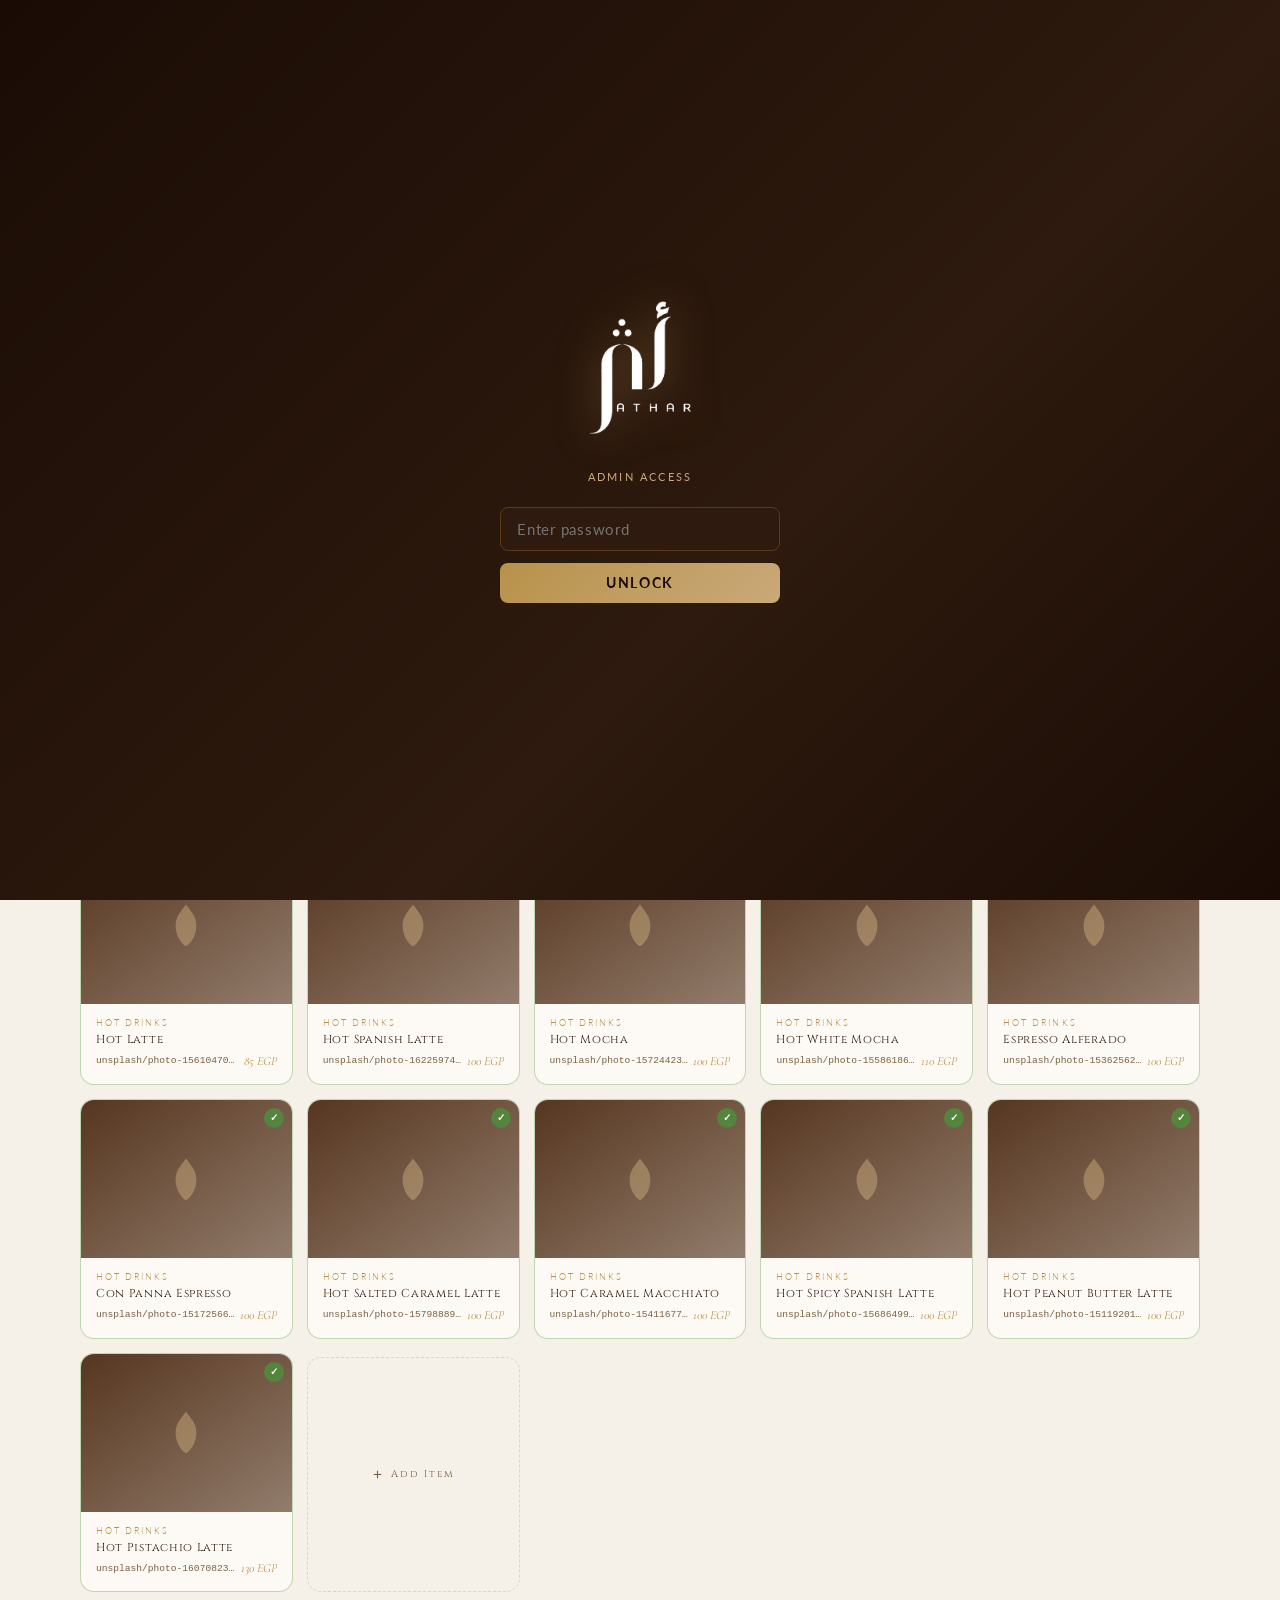
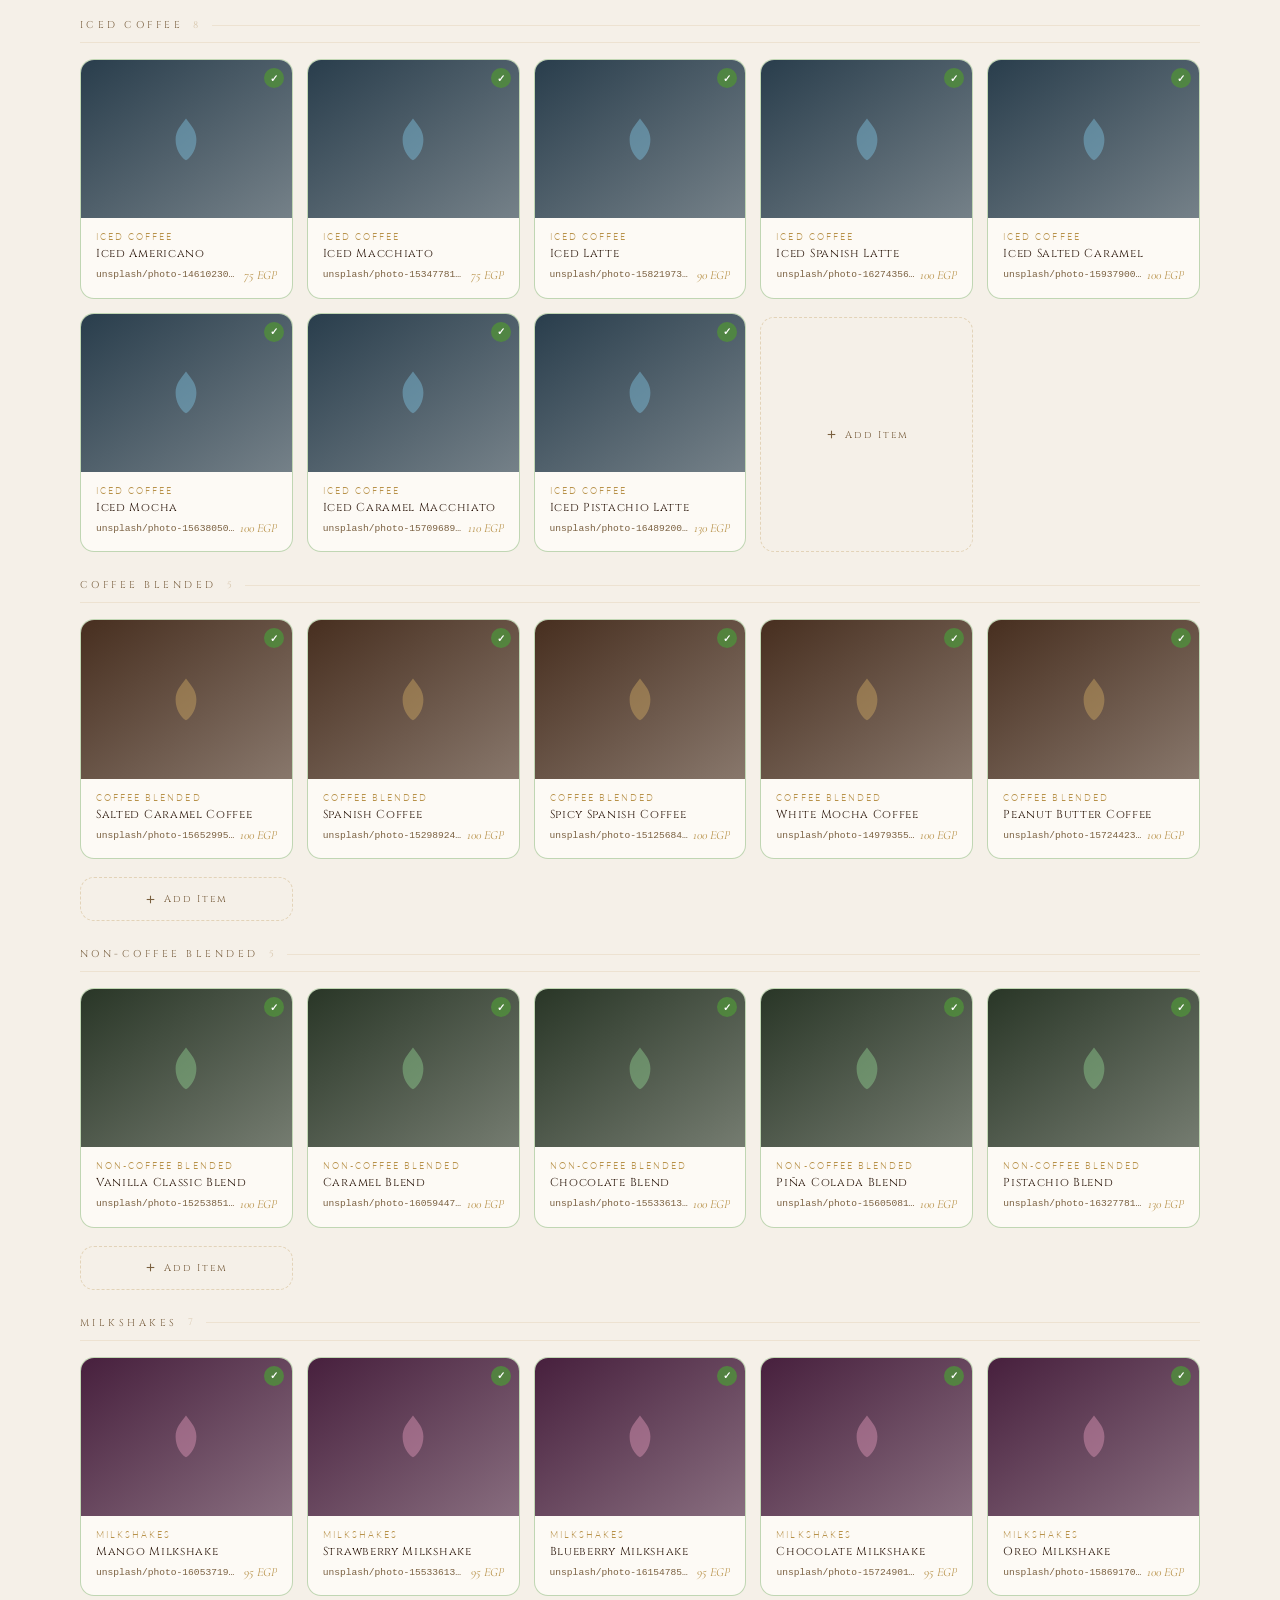
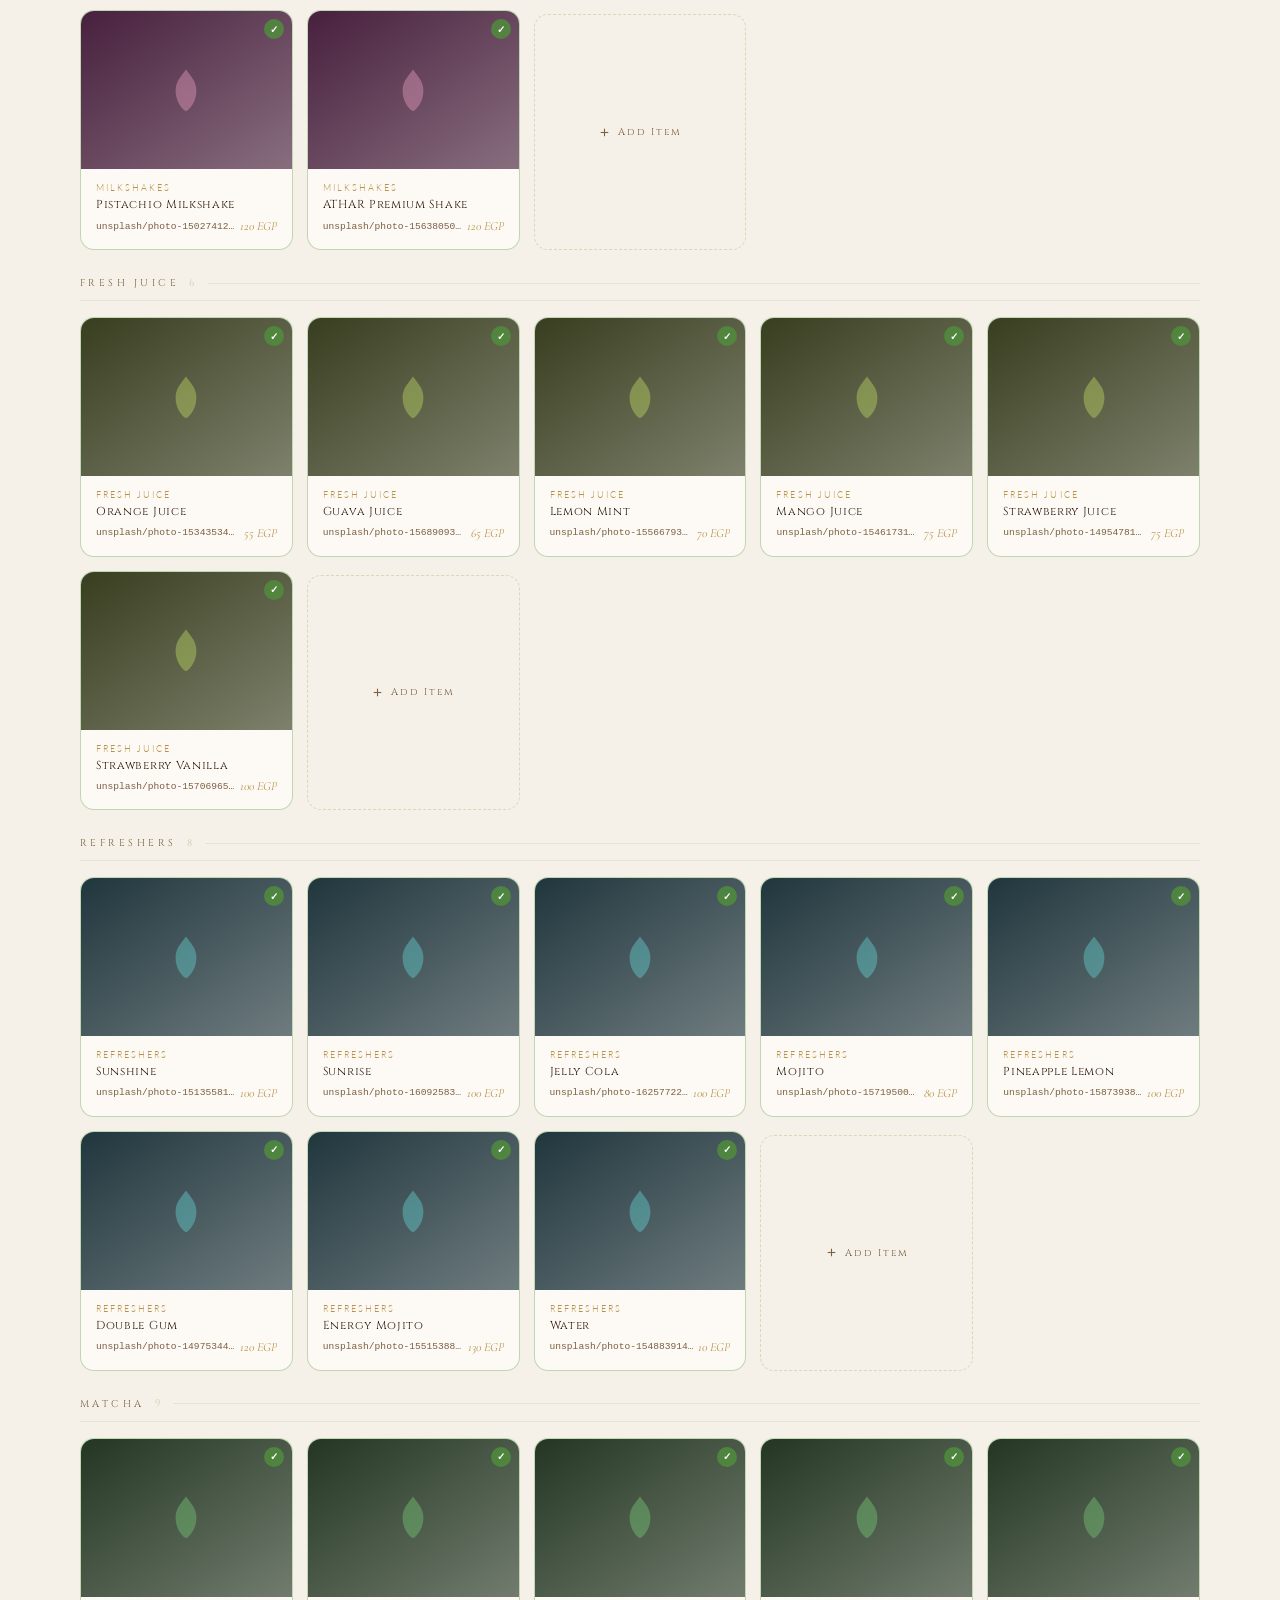
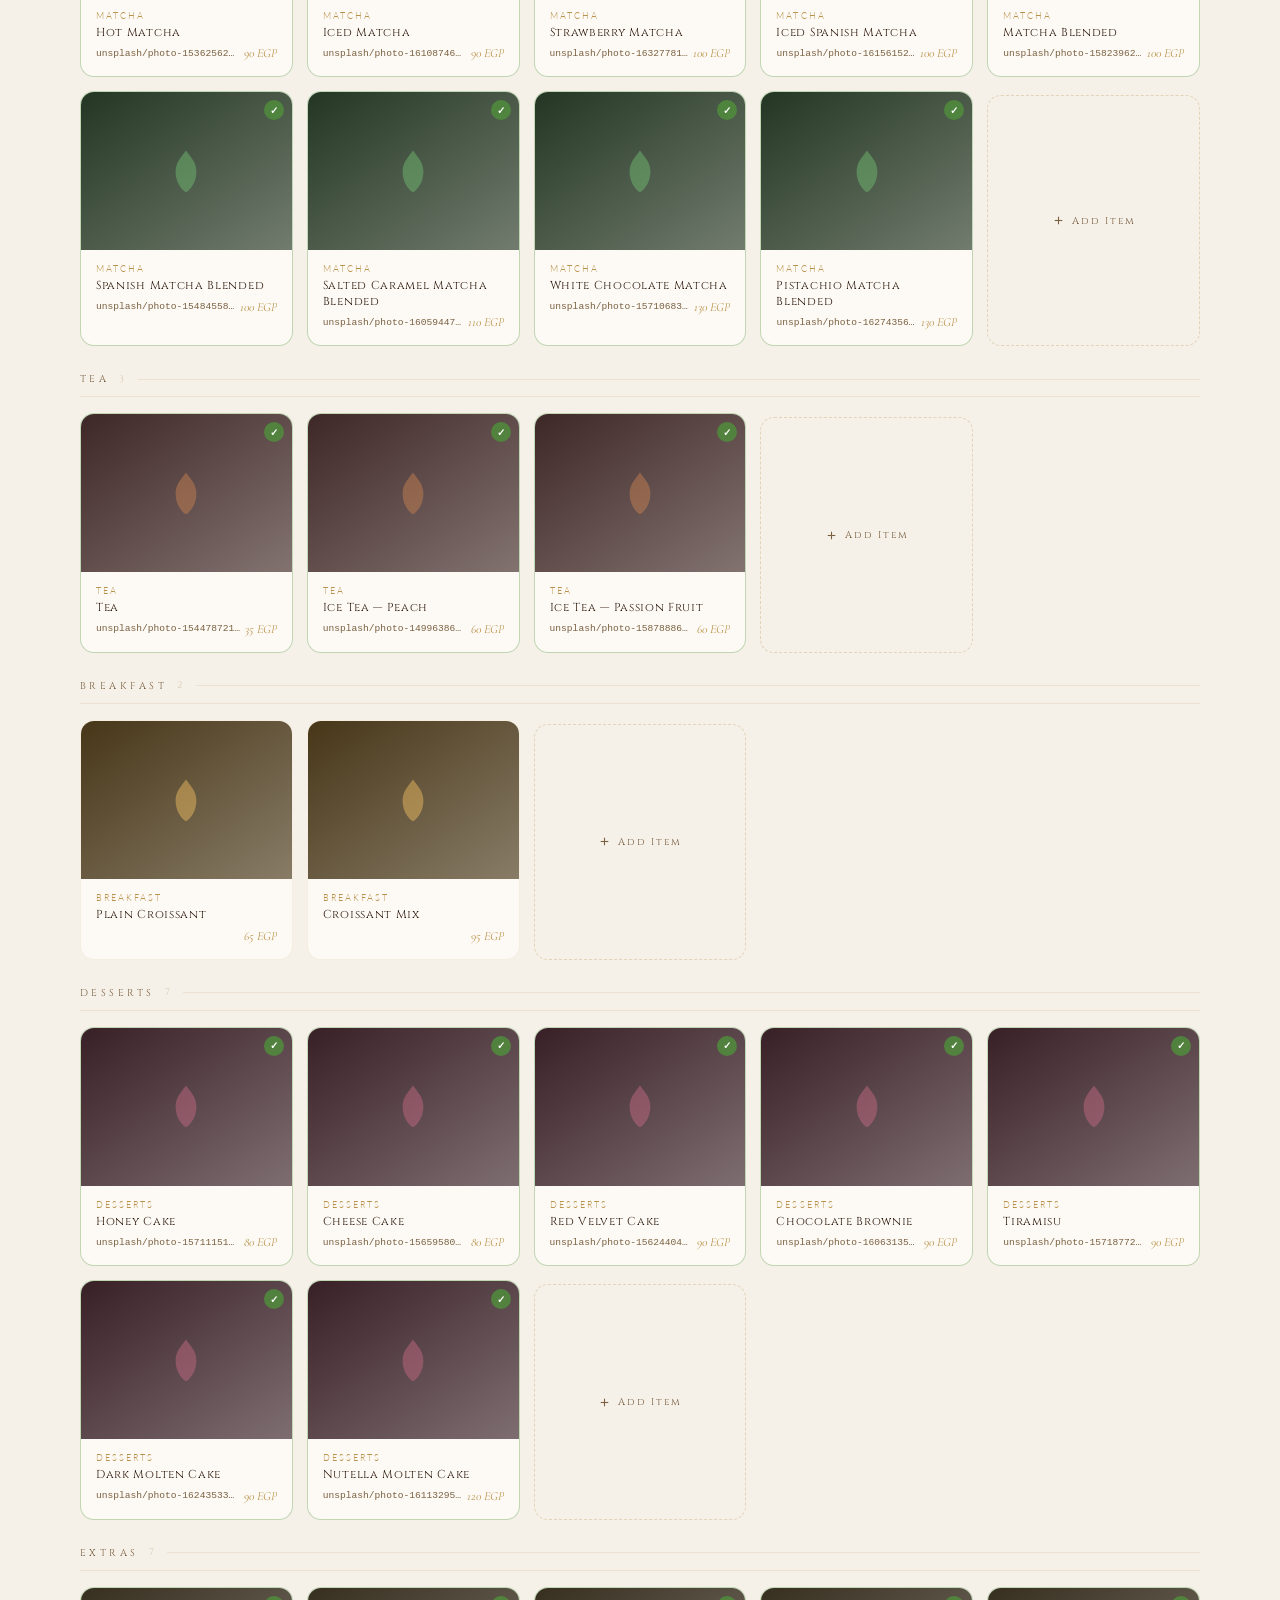
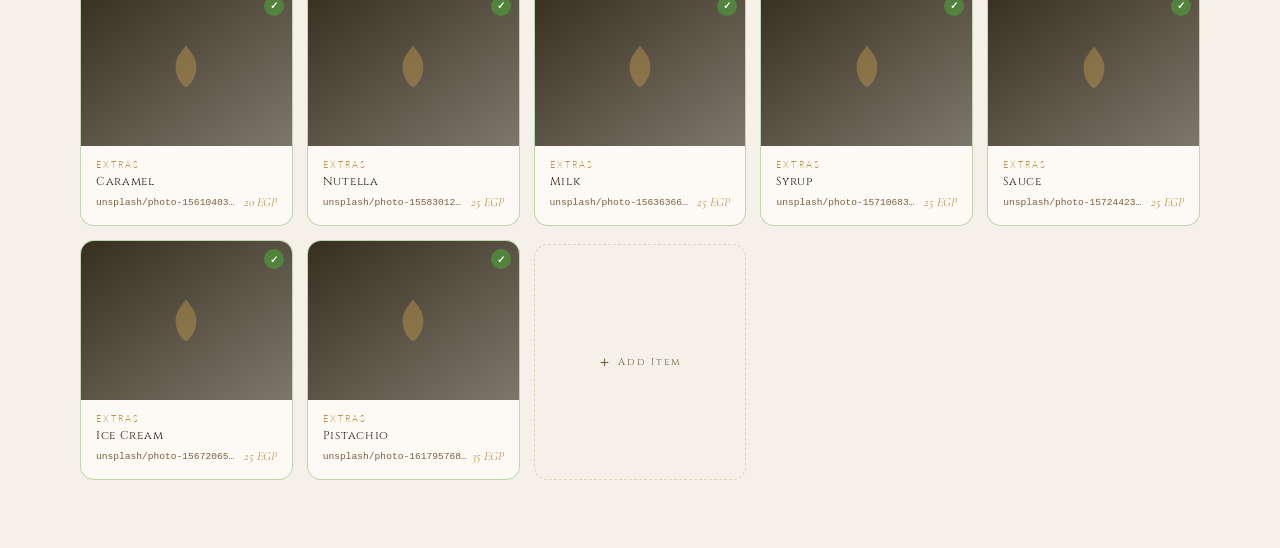
==== commit 8c4a0b8c: "Add files via upload" ====
--- a/admin.html
+++ b/admin.html
@@ -4,63 +4,6 @@
 <head>
   <meta charset="UTF-8" />
   <meta name="viewport" content="width=device-width, initial-scale=1.0" />
-  <title>ATHAR — Admin Login</title>
-  <script>
-    (function() {
-      const PASS = "athar@2026#";
-      const SESSION_KEY = "athar_admin_auth";
-      if (sessionStorage.getItem(SESSION_KEY) !== "1") {
-        document.addEventListener("DOMContentLoaded", function() {
-          document.title = "ATHAR — Admin Login";
-          // Build lock screen
-          const lock = document.createElement("div");
-          lock.id = "lockScreen";
-          lock.style.cssText = "position:fixed;inset:0;background:#2e1a0e;z-index:99999;display:flex;align-items:center;justify-content:center;font-family:'Lato',sans-serif;";
-          lock.innerHTML = `
-            <div style="background:#f5f0e8;border-radius:20px;padding:40px 36px;width:100%;max-width:360px;box-shadow:0 30px 80px rgba(0,0,0,0.5);text-align:center;">
-              <div style="width:48px;height:48px;border-radius:50%;background:#2e1a0e;display:flex;align-items:center;justify-content:center;margin:0 auto 18px;">
-                <svg width="20" height="20" viewBox="0 0 24 24" fill="none" stroke="#b8924a" stroke-width="1.8"><rect x="3" y="11" width="18" height="11" rx="2"/><path d="M7 11V7a5 5 0 0 1 10 0v4"/></svg>
-              </div>
-              <p style="font-family:'Cinzel',serif;font-size:0.65rem;letter-spacing:0.35em;color:#b8924a;text-transform:uppercase;margin-bottom:4px;">Athar</p>
-              <h2 style="font-family:'Cinzel',serif;font-size:1.1rem;letter-spacing:0.06em;color:#2e1a0e;margin-bottom:24px;">Admin Access</h2>
-              <input id="lockInput" type="password" placeholder="Enter password…"
-                style="width:100%;padding:12px 16px;border:1.5px solid rgba(184,146,74,0.3);border-radius:10px;background:#ede5d5;font-family:'Lato',sans-serif;font-size:0.9rem;color:#3a2810;outline:none;margin-bottom:10px;box-sizing:border-box;transition:border-color 0.2s;"
-                onkeydown="if(event.key==='Enter')window._checkPass()">
-              <div id="lockError" style="color:#c06060;font-size:0.72rem;min-height:18px;margin-bottom:10px;"></div>
-              <button onclick="window._checkPass()"
-                style="width:100%;padding:13px;background:#b8924a;border:none;border-radius:10px;font-family:'Cinzel',serif;font-size:0.7rem;letter-spacing:0.2em;color:#fff;cursor:pointer;transition:background 0.2s;">
-                ENTER
-              </button>
-            </div>`;
-          document.body.appendChild(lock);
-          // Hide the real page content
-          document.body.style.overflow = "hidden";
-          document.querySelectorAll("body > *:not(#lockScreen)").forEach(el => el.style.visibility = "hidden");
-          setTimeout(() => document.getElementById("lockInput").focus(), 100);
-
-          window._checkPass = function() {
-            const input = document.getElementById("lockInput");
-            const err   = document.getElementById("lockError");
-            if (input.value === PASS) {
-              sessionStorage.setItem(SESSION_KEY, "1");
-              document.title = "ATHAR — Menu Manager";
-              lock.style.transition = "opacity 0.4s";
-              lock.style.opacity = "0";
-              document.querySelectorAll("body > *:not(#lockScreen)").forEach(el => el.style.visibility = "");
-              document.body.style.overflow = "";
-              setTimeout(() => lock.remove(), 400);
-            } else {
-              err.textContent = "Incorrect password. Try again.";
-              input.value = "";
-              input.style.borderColor = "#c06060";
-              setTimeout(() => { err.textContent = ""; input.style.borderColor = "rgba(184,146,74,0.3)"; }, 2500);
-              input.focus();
-            }
-          };
-        });
-      }
-    })();
-  </script>
   <title>ATHAR — Menu Image Manager</title>
   <link rel="preconnect" href="https://fonts.googleapis.com">
   <link
@@ -1042,102 +985,61 @@
     ::-webkit-scrollbar { width: 6px; height: 6px; }
     ::-webkit-scrollbar-track { background: transparent; }
     ::-webkit-scrollbar-thumb { background: rgba(184,146,74,0.3); border-radius: 3px; }
-
-    /* ── CATEGORY MANAGER MODAL ── */
-    .cat-modal-bg {
-      position: fixed; inset: 0;
-      background: rgba(46,26,14,0.72);
-      backdrop-filter: blur(6px);
-      z-index: 300;
-      display: flex; align-items: center; justify-content: center;
-      padding: 20px;
-      opacity: 0; pointer-events: none;
-      transition: opacity 0.25s;
-    }
-    .cat-modal-bg.open { opacity: 1; pointer-events: all; }
-    .cat-modal {
-      background: var(--white); border-radius: 20px;
-      width: 100%; max-width: 440px; overflow: hidden;
-      transform: translateY(20px) scale(0.97);
-      transition: transform 0.3s ease;
-      box-shadow: 0 30px 80px rgba(46,26,14,0.4);
-    }
-    .cat-modal-bg.open .cat-modal { transform: translateY(0) scale(1); }
-    .cat-modal-header {
-      background: var(--dark-brown);
-      padding: 18px 24px;
-      display: flex; align-items: center; justify-content: space-between;
-    }
-    .cat-modal-title {
-      font-family: 'Cinzel', serif;
-      font-size: 0.75rem; letter-spacing: 0.25em; color: var(--sand);
-    }
-    .cat-modal-close {
-      width: 28px; height: 28px; border-radius: 50%;
-      border: 1px solid rgba(255,255,255,0.2);
-      background: transparent; color: rgba(217,201,176,0.8);
-      cursor: pointer; display: flex; align-items: center; justify-content: center;
-      font-size: 0.7rem; transition: background 0.2s;
-    }
-    .cat-modal-close:hover { background: rgba(180,80,80,0.7); color: #fff; }
-    .cat-modal-body { padding: 22px 24px; }
-    .cat-add-row {
-      display: flex; gap: 8px; margin-bottom: 18px;
-    }
-    .cat-add-row input {
-      flex: 1; padding: 10px 13px;
-      border: 1px solid rgba(184,146,74,0.3); border-radius: 10px;
-      background: var(--beige); font-family: 'Lato', sans-serif;
-      font-size: 0.82rem; color: var(--text); outline: none;
-      transition: border-color 0.2s;
-    }
-    .cat-add-row input:focus { border-color: var(--gold); }
-    .cat-add-row button {
-      padding: 10px 18px;
-      background: var(--gold); border: none; border-radius: 10px;
-      color: var(--white); font-family: 'Cinzel', serif;
-      font-size: 0.62rem; letter-spacing: 0.15em; cursor: pointer;
-      transition: background 0.2s;
-    }
-    .cat-add-row button:hover { background: var(--dark-gold); }
-    .cat-list { display: flex; flex-direction: column; gap: 7px; max-height: 340px; overflow-y: auto; }
-    .cat-list-item {
-      display: flex; align-items: center; justify-content: space-between;
-      padding: 10px 14px;
-      border: 1px solid rgba(184,146,74,0.15); border-radius: 10px;
-      background: var(--beige);
-    }
-    .cat-list-name {
-      font-family: 'Cinzel', serif; font-size: 0.7rem;
-      letter-spacing: 0.08em; color: var(--dark-brown);
-    }
-    .cat-list-badge {
-      font-size: 0.58rem; color: var(--muted); margin-left: 8px;
-      font-family: 'Lato', sans-serif;
-    }
-    .cat-list-del {
-      width: 24px; height: 24px; border-radius: 50%;
-      border: 1px solid rgba(200,60,60,0.4);
-      background: transparent; color: rgba(200,60,60,0.7);
-      cursor: pointer; display: flex; align-items: center;
-      justify-content: center; font-size: 0.65rem; transition: all 0.2s;
-    }
-    .cat-list-del:hover { background: rgba(180,50,50,0.85); color: #fff; border-color: transparent; }
-    .cat-list-del.is-base { opacity: 0.3; cursor: not-allowed; pointer-events: none; }
-    .btn-manage-cats {
-      font-family: 'Cinzel', serif;
-      font-size: 0.65rem; letter-spacing: 0.2em;
-      padding: 10px 18px;
-      border: 1px solid rgba(184,146,74,0.35);
-      background: rgba(184,146,74,0.08);
-      color: var(--sand); border-radius: 50px;
-      cursor: pointer; transition: all 0.3s;
-    }
-    .btn-manage-cats:hover { background: rgba(184,146,74,0.2); color: var(--gold); }
   </style>
 </head>
 
 <body>
+
+  <!-- PASSWORD GATE -->
+  <div id="passwordGate" style="
+    position:fixed;inset:0;z-index:99999;
+    background:linear-gradient(135deg,#1a0c05 0%,#2e1a0e 60%,#1a0c05 100%);
+    display:flex;align-items:center;justify-content:center;flex-direction:column;gap:24px;
+    font-family:'Lato',sans-serif;
+  ">
+    <img src="athar-logo-light-t.png" alt="ATHAR" style="width:110px;filter:drop-shadow(0 0 20px rgba(184,146,74,0.5));margin-bottom:8px;">
+    <p style="color:#c9a97a;letter-spacing:0.2em;font-size:0.7rem;text-transform:uppercase;margin:0;">Admin Access</p>
+    <div style="display:flex;flex-direction:column;gap:12px;width:280px;">
+      <input id="gateInput" type="password" placeholder="Enter password" style="
+        padding:12px 16px;border-radius:8px;border:1px solid #5a3a1a;
+        background:#2e1a0e;color:#f0e6d0;font-size:0.95rem;font-family:'Lato',sans-serif;
+        outline:none;letter-spacing:0.05em;
+      " onkeydown="if(event.key==='Enter')checkGate()">
+      <button onclick="checkGate()" style="
+        padding:12px;border-radius:8px;border:none;
+        background:linear-gradient(135deg,#b8924a,#c9a97a);
+        color:#1a0c05;font-weight:700;font-size:0.85rem;letter-spacing:0.12em;
+        text-transform:uppercase;cursor:pointer;font-family:'Lato',sans-serif;
+      ">Unlock</button>
+      <p id="gateError" style="color:#e05050;font-size:0.78rem;text-align:center;margin:0;display:none;">Incorrect password. Try again.</p>
+    </div>
+  </div>
+
+  <script>
+    (function() {
+      const PASS = "athar@se7s2026";
+      const SK   = "athar_admin_auth";
+      function checkGate() {
+        const val = document.getElementById("gateInput").value;
+        if (val === PASS) {
+          sessionStorage.setItem(SK, "1");
+          document.getElementById("passwordGate").style.display = "none";
+        } else {
+          document.getElementById("gateError").style.display = "block";
+          document.getElementById("gateInput").value = "";
+          document.getElementById("gateInput").focus();
+        }
+      }
+      window.checkGate = checkGate;
+      // Auto-unlock if already authenticated this session
+      if (sessionStorage.getItem(SK) === "1") {
+        document.addEventListener("DOMContentLoaded", () => {
+          const gate = document.getElementById("passwordGate");
+          if (gate) gate.style.display = "none";
+        });
+      }
+    })();
+  </script>
 
   <!-- HEADER -->
   <header>
@@ -1150,10 +1052,6 @@
       <div class="live-badge">
         <div class="live-dot"></div>Live Sync
       </div>
-      <button class="btn-manage-cats" onclick="openCatModal()">
-        <svg width="12" height="12" viewBox="0 0 24 24" fill="none" stroke="currentColor" stroke-width="2" style="vertical-align:middle;margin-right:5px;"><path d="M4 6h16M4 12h16M4 18h16"/></svg>
-        Categories
-      </button>
       <a href="index.html" target="_blank" class="btn-view-site">View Site ↗</a>
       <button class="btn-reset" onclick="resetAll()">Reset All</button>
     </div>
@@ -1227,7 +1125,20 @@
             </div>
             <div class="field-group" style="flex:1">
               <label class="field-label" for="editCat">Category</label>
-              <select id="editCat" class="field-input field-select"></select>
+              <select id="editCat" class="field-input field-select">
+                <option value="Hot Drinks">Hot Drinks</option>
+                <option value="Iced Coffee">Iced Coffee</option>
+                <option value="Coffee Blended">Coffee Blended</option>
+                <option value="Non-Coffee Blended">Non-Coffee Blended</option>
+                <option value="Milkshakes">Milkshakes</option>
+                <option value="Fresh Juice">Fresh Juice</option>
+                <option value="Refreshers">Refreshers</option>
+                <option value="Matcha">Matcha</option>
+                <option value="Tea">Tea</option>
+                <option value="Breakfast">Breakfast</option>
+                <option value="Desserts">Desserts</option>
+                <option value="Extras">Extras</option>
+              </select>
             </div>
           </div>
           <div class="modal-actions" id="detailsActions">
@@ -1275,23 +1186,6 @@
     </div>
   </div>
 
-  <!-- CATEGORY MANAGER MODAL -->
-  <div class="cat-modal-bg" id="catModalBg" onclick="handleCatModalBgClick(event)">
-    <div class="cat-modal">
-      <div class="cat-modal-header">
-        <span class="cat-modal-title">Manage Categories</span>
-        <button class="cat-modal-close" onclick="closeCatModal()">✕</button>
-      </div>
-      <div class="cat-modal-body">
-        <div class="cat-add-row">
-          <input type="text" id="newCatInput" placeholder="New category name…" onkeydown="if(event.key==='Enter')addCategory()">
-          <button onclick="addCategory()">Add</button>
-        </div>
-        <div class="cat-list" id="catList"></div>
-      </div>
-    </div>
-  </div>
-
   <script>
     // ─── FULL MENU DATA ───
     const menuData = [
@@ -1649,55 +1543,90 @@
       },
     ];
 
-    // ─── FIREBASE REALTIME DATABASE SETUP ───
-    const FB_BASE = "https://athar-menu-default-rtdb.firebaseio.com/menu";
-
-    async function fbGet(path) {
-      const res = await fetch(`${FB_BASE}/${path}.json`);
-      const data = await res.json();
-      return data || {};
-    }
-    async function fbSet(path, value) {
-      await fetch(`${FB_BASE}/${path}.json`, {
-        method: "PUT",
-        body: JSON.stringify(value),
-        headers: { "Content-Type": "application/json" }
+    // ─── IndexedDB SETUP ───
+    const DB_NAME    = "athar_db";
+    const DB_STORE   = "image_overrides";
+    const DB_DETAILS = "item_overrides";   // name / desc / price changes
+    const DB_ADDED   = "added_items";      // new items created in admin
+    const DB_DELETED = "deleted_items";    // items deleted in admin
+    const DB_VERSION = 3;
+    let db = null;
+
+    function openDB() {
+      return new Promise((resolve, reject) => {
+        if (db) { resolve(db); return; }
+        const req = indexedDB.open(DB_NAME, DB_VERSION);
+        req.onupgradeneeded = e => {
+          const d = e.target.result;
+          if (!d.objectStoreNames.contains(DB_STORE))   d.createObjectStore(DB_STORE);
+          if (!d.objectStoreNames.contains(DB_DETAILS)) d.createObjectStore(DB_DETAILS);
+          if (!d.objectStoreNames.contains(DB_ADDED))   d.createObjectStore(DB_ADDED);
+          if (!d.objectStoreNames.contains(DB_DELETED)) d.createObjectStore(DB_DELETED);
+        };
+        req.onsuccess  = e => { db = e.target.result; resolve(db); };
+        req.onerror    = () => reject(req.error);
+        req.onblocked  = () => reject(new Error("IDB blocked — close other tabs and reload."));
       });
     }
-    async function fbPatch(path, updates) {
-      await fetch(`${FB_BASE}/${path}.json`, {
-        method: "PATCH",
-        body: JSON.stringify(updates),
-        headers: { "Content-Type": "application/json" }
-      });
-    }
-    async function fbDelete(path) {
-      await fetch(`${FB_BASE}/${path}.json`, { method: "DELETE" });
-    }
-    async function fbGetAll(node) {
-      const data = await fbGet(node);
-      if (!data || typeof data !== "object") return {};
-      return data;
-    }
-
-    // Safe key: Firebase doesn't allow . $ # [ ] / in keys
-    function fbKey(str) {
-      return str.replace(/[.$#[\]/]/g, "_");
-    }
-
-    // Shorthands matching old call sites
-    const dbSet    = (k, v) => fbPatch("image_overrides", { [fbKey(k)]: v });
-    const dbDelete = (k)    => fbDelete("image_overrides/" + fbKey(k));
-    const dbGetAll = ()     => fbGetAll("image_overrides");
-    const dbClear  = ()     => fbSet("image_overrides", null);
-
-    const storeSet    = (store, k, v) => fbPatch(store, { [fbKey(k)]: v });
-    const storeDelete = (store, k)    => fbDelete(store + "/" + fbKey(k));
-    const storeGetAll = (store)       => fbGetAll(store);
-    const storeClear  = (store)       => fbSet(store, null);
-
-    // No-op — Firebase is the source of truth, index page reads directly
-    function notifyIndexPage() {}
+
+    // ── generic helpers (store-agnostic) ──
+    function storeGet(storeName, key) {
+      return openDB().then(db => new Promise((resolve, reject) => {
+        const req = db.transaction(storeName, "readonly").objectStore(storeName).get(key);
+        req.onsuccess = () => resolve(req.result ?? null);
+        req.onerror  = () => reject(req.error);
+      }));
+    }
+    function storeSet(storeName, key, value) {
+      return openDB().then(db => new Promise((resolve, reject) => {
+        const req = db.transaction(storeName, "readwrite").objectStore(storeName).put(value, key);
+        req.onsuccess = () => resolve();
+        req.onerror  = () => reject(req.error);
+      }));
+    }
+    function storeDelete(storeName, key) {
+      return openDB().then(db => new Promise((resolve, reject) => {
+        const req = db.transaction(storeName, "readwrite").objectStore(storeName).delete(key);
+        req.onsuccess = () => resolve();
+        req.onerror  = () => reject(req.error);
+      }));
+    }
+    function storeGetAll(storeName) {
+      return openDB().then(db => new Promise((resolve, reject) => {
+        try {
+          const tx    = db.transaction(storeName, "readonly");
+          const store = tx.objectStore(storeName);
+          const keys = [], values = [];
+          const cursorReq = store.openCursor();
+          cursorReq.onsuccess = e => {
+            const cursor = e.target.result;
+            if (cursor) { keys.push(cursor.key); values.push(cursor.value); cursor.continue(); }
+            else { const obj = {}; keys.forEach((k,i) => obj[k] = values[i]); resolve(obj); }
+          };
+          cursorReq.onerror = () => reject(cursorReq.error);
+          tx.onerror = () => reject(tx.error);
+        } catch(e) { reject(e); }
+      })).catch(() => ({}));
+    }
+    function storeClear(storeName) {
+      return openDB().then(db => new Promise((resolve, reject) => {
+        const req = db.transaction(storeName, "readwrite").objectStore(storeName).clear();
+        req.onsuccess = () => resolve();
+        req.onerror  = () => reject(req.error);
+      }));
+    }
+
+    // shorthand for image store (keeps old call sites working)
+    const dbGet    = (k)    => storeGet(DB_STORE, k);
+    const dbSet    = (k, v) => storeSet(DB_STORE, k, v);
+    const dbDelete = (k)    => storeDelete(DB_STORE, k);
+    const dbGetAll = ()     => storeGetAll(DB_STORE);
+    const dbClear  = ()     => storeClear(DB_STORE);
+
+    // Notify index.html of changes via localStorage flag
+    function notifyIndexPage() {
+      localStorage.setItem("athar_idb_updated", Date.now().toString());
+    }
 
     // ─── STATE ───
     const catColors = {
@@ -1719,7 +1648,6 @@
     let detailOverrides = {};  // detail overrides { key: {name,desc,price,cat} }
     let addedItems = {};       // added items      { key: {cat,name,desc,price,img} }
     let deletedKeys = {};      // deleted item keys { key: true }
-    let customCategories = {}; // admin-added categories { name: true }
     let activeFilter = "All";
     let activeItem = null;
     let pendingDataUrl = null;
@@ -1727,11 +1655,7 @@
     let modalMode = "edit";    // "edit" | "add"
     let addingToCat = null;
 
-    const BASE_CATEGORIES = Object.keys(catColors);
-
-    function getAllCategories() {
-      return ["All", ...BASE_CATEGORIES, ...Object.keys(customCategories).filter(c => !BASE_CATEGORIES.includes(c))];
-    }
+    const categories = ["All", ...Object.keys(catColors)];
 
     // ─── INIT ───
     async function _initBase() {
@@ -1742,8 +1666,8 @@
 
     function buildCatFilter() {
       const wrap = document.getElementById("catFilter");
-      wrap.innerHTML = getAllCategories().map(c =>
-        `<button class="cat-chip ${c === activeFilter ? "active" : ""}" onclick="setFilter('${c.replace(/'/g,"\\'")}')">${c}</button>`
+      wrap.innerHTML = categories.map(c =>
+        `<button class="cat-chip ${c === "All" ? "active" : ""}" onclick="setFilter('${c}')">${c}</button>`
       ).join("");
     }
 
@@ -1760,7 +1684,7 @@
 
       // Merge added items into menuData view (not in base menuData)
       const allItems = [
-        ...menuData.filter(i => !deletedKeys[fbKey(itemKey(i))]),
+        ...menuData.filter(i => !deletedKeys[itemKey(i)]),
         ...Object.values(addedItems)
       ];
 
@@ -1770,7 +1694,7 @@
       document.getElementById("countBadge").textContent = `${items.length} item${items.length !== 1 ? "s" : ""}`;
 
       // Group by category — preserve category order
-      const catOrder = getAllCategories().filter(c => c !== "All");
+      const catOrder = [...Object.keys(catColors)];
       const grouped = {};
       items.forEach(item => {
         if (!grouped[item.cat]) grouped[item.cat] = [];
@@ -1811,7 +1735,7 @@
     }
 
     function renderCard(item) {
-      const key        = fbKey(itemKey(item));
+      const key        = itemKey(item);
       const isAdded    = !!addedItems[key];
       const customImg  = overrides[key];
       const customDet  = detailOverrides[key];
@@ -1857,13 +1781,6 @@
     </div>`;
     }
 
-    // ─── REBUILD CATEGORY SELECT ───
-    function rebuildCatSelect(selectedCat) {
-      const sel = document.getElementById("editCat");
-      const cats = getAllCategories().filter(c => c !== "All");
-      sel.innerHTML = cats.map(c => `<option value="${c}" ${c === selectedCat ? "selected" : ""}>${c}</option>`).join("");
-    }
-
     // ─── MODAL — EDIT MODE ───
     function openModal(cat, name) {
       // Check both base menuData and addedItems
@@ -1886,10 +1803,10 @@
       badge.className   = "modal-mode-badge mode-edit";
 
       // Details tab
-      rebuildCatSelect(customDet.cat ?? activeItem.cat);
       document.getElementById("editName").value  = customDet.name  ?? activeItem.name;
       document.getElementById("editDesc").value  = customDet.desc  ?? activeItem.desc;
       document.getElementById("editPrice").value = customDet.price ?? activeItem.price;
+      document.getElementById("editCat").value   = customDet.cat   ?? activeItem.cat;
 
       // Buttons
       document.getElementById("btnSaveDetails").textContent  = "Save Details";
@@ -1919,10 +1836,10 @@
       badge.className   = "modal-mode-badge mode-add";
 
       // Clear details fields
-      rebuildCatSelect(cat);
       document.getElementById("editName").value  = "";
       document.getElementById("editDesc").value  = "";
       document.getElementById("editPrice").value = "";
+      document.getElementById("editCat").value   = cat;
 
       // Buttons
       document.getElementById("btnSaveDetails").textContent  = "Add Item";
@@ -1947,25 +1864,25 @@
       const displayName = item.name;
       if (!confirm(`Delete "${displayName}" from the menu? This cannot be undone.`)) return;
 
-      const key    = fbKey(itemKey(item));
+      const key    = itemKey(item);
       const isNew  = !!addedItems[key];
 
       if (isNew) {
         // It's an admin-added item — just remove from addedItems store
-        await storeDelete("added_items", key);
+        await storeDelete(DB_ADDED, key);
         delete addedItems[key];
         // Also clean up any overrides for it
-        await storeDelete("image_overrides", key);
-        await storeDelete("item_overrides", key);
+        await storeDelete(DB_STORE, key);
+        await storeDelete(DB_DETAILS, key);
         delete overrides[key];
         delete detailOverrides[key];
       } else {
         // It's a base item — mark as deleted
-        await storeSet("deleted_items", key, true);
+        await storeSet(DB_DELETED, key, true);
         deletedKeys[key] = true;
         // Also clean up any overrides
-        await storeDelete("image_overrides", key);
-        await storeDelete("item_overrides", key);
+        await storeDelete(DB_STORE, key);
+        await storeDelete(DB_DETAILS, key);
         delete overrides[key];
         delete detailOverrides[key];
       }
@@ -2016,14 +1933,14 @@
       // ── ADD MODE ──
       if (modalMode === "add") {
         const newItem = { cat, name, desc, price, img: pendingDataUrl || document.getElementById("urlInput").value.trim() || "" };
-        const key = fbKey(cat + "::" + name);
+        const key = cat + "::" + name;
         // Prevent duplicate keys
-        if (addedItems[key] || menuData.some(i => fbKey(itemKey(i)) === key)) {
+        if (addedItems[key] || menuData.some(i => itemKey(i) === key)) {
           showStatus(`An item named "${name}" already exists in ${cat}.`, "error"); return;
         }
         try {
-          await storeSet("added_items", key, newItem);
-          if (newItem.img) await storeSet("image_overrides", key, newItem.img);
+          await storeSet(DB_ADDED, key, newItem);
+          if (newItem.img) await storeSet(DB_STORE, key, newItem.img);
           addedItems[key] = newItem;
           notifyIndexPage();
           closeModal();
@@ -2037,10 +1954,10 @@
 
       // ── EDIT MODE ──
       if (!activeItem) return;
-      const key = fbKey(itemKey(activeItem));
+      const key = itemKey(activeItem);
       const details = { name, desc, price, cat };
       try {
-        await storeSet("item_overrides", key, details);
+        await storeSet(DB_DETAILS, key, details);
         detailOverrides[key] = details;
         // Also update the live menuData so the grid reflects changes immediately
         const idx = menuData.findIndex(i => i.cat === activeItem.cat && i.name === activeItem.name);
@@ -2050,7 +1967,7 @@
         // If it's an added item, update addedItems too
         if (addedItems[key]) {
           addedItems[key] = { ...addedItems[key], ...details };
-          await storeSet("added_items", key, addedItems[key]);
+          await storeSet(DB_ADDED, key, addedItems[key]);
         }
         notifyIndexPage();
         closeModal();
@@ -2063,11 +1980,11 @@
 
     async function clearDetails() {
       if (!activeItem) return;
-      const key = fbKey(itemKey(activeItem));
-      await storeDelete("item_overrides", key);
+      const key = itemKey(activeItem);
+      await storeDelete(DB_DETAILS, key);
       delete detailOverrides[key];
       // restore original from source data
-      const original = menuData.find(i => fbKey(itemKey(i)) === key);
+      const original = menuData.find(i => itemKey(i) === key);
       if (original) {
         document.getElementById("editName").value  = activeItem.name;
         document.getElementById("editDesc").value  = activeItem.desc;
@@ -2091,8 +2008,9 @@
       };
       reader.readAsDataURL(file);
       const ext = file.name.split(".").pop();
-      const fi = document.getElementById("filenameInput");
-      if (fi && !fi.value) fi.value = suggestFilename(activeItem ? activeItem.name : "image", ext);
+      if (!document.getElementById("filenameInput").value) {
+        document.getElementById("filenameInput").value = suggestFilename(activeItem.name, ext);
+      }
     }
 
     function suggestFilename(name, ext = "jpg") {
@@ -2120,7 +2038,7 @@
         finalImg = url;
       }
 
-      const key = fbKey(itemKey(activeItem));
+      const key = itemKey(activeItem);
       try {
         await dbSet(key, finalImg);
         overrides[key] = finalImg;
@@ -2135,7 +2053,7 @@
 
     async function clearImage() {
       if (!activeItem) return;
-      const key = fbKey(itemKey(activeItem));
+      const key = itemKey(activeItem);
       await dbDelete(key);
       delete overrides[key];
       notifyIndexPage();
@@ -2153,15 +2071,13 @@
       if (!hasImg && !hasDet && !hasAdded && !hasDeleted) { showStatus("Nothing to reset.", ""); return; }
       if (!confirm("Reset ALL images, detail changes, added items, and deleted items back to defaults? This cannot be undone.")) return;
       await dbClear();
-      await storeClear("item_overrides");
-      await storeClear("added_items");
-      await storeClear("deleted_items");
-      await storeClear("custom_categories");
-      overrides        = {};
-      detailOverrides  = {};
-      addedItems       = {};
-      deletedKeys      = {};
-      customCategories = {};
+      await storeClear(DB_DETAILS);
+      await storeClear(DB_ADDED);
+      await storeClear(DB_DELETED);
+      overrides       = {};
+      detailOverrides = {};
+      addedItems      = {};
+      deletedKeys     = {};
       notifyIndexPage();
       renderGrid();
       showStatus("Everything reset to defaults.", "");
@@ -2192,115 +2108,44 @@
       }
     });
 
-    // seedDefaultImages removed — Firebase is source of truth
-
-    // ─── CATEGORY MODAL ───
-    function openCatModal() {
-      renderCatList();
-      document.getElementById("newCatInput").value = "";
-      document.getElementById("catModalBg").classList.add("open");
-    }
-    function closeCatModal() {
-      document.getElementById("catModalBg").classList.remove("open");
-    }
-    function handleCatModalBgClick(e) {
-      if (e.target === document.getElementById("catModalBg")) closeCatModal();
-    }
-
-    function renderCatList() {
-      const list = document.getElementById("catList");
-      const allCats = getAllCategories().filter(c => c !== "All");
-      list.innerHTML = allCats.map(c => {
-        const isBase = BASE_CATEGORIES.includes(c);
-        const itemCount = [...menuData, ...Object.values(addedItems)].filter(i => !deletedKeys[fbKey(itemKey(i))] && i.cat === c).length;
-        return `
-        <div class="cat-list-item">
-          <span>
-            <span class="cat-list-name">${c}</span>
-            <span class="cat-list-badge">${itemCount} item${itemCount !== 1 ? "s" : ""}${isBase ? " · built-in" : ""}</span>
-          </span>
-          <button class="cat-list-del ${isBase ? "is-base" : ""}" onclick="deleteCategory('${c.replace(/'/g,"\\'")}')">
-            <svg width="11" height="11" viewBox="0 0 24 24" fill="none" stroke="currentColor" stroke-width="2.5"><polyline points="3 6 5 6 21 6"/><path d="M19 6l-1 14a2 2 0 0 1-2 2H8a2 2 0 0 1-2-2L5 6"/><path d="M10 11v6M14 11v6"/><path d="M9 6V4h6v2"/></svg>
-          </button>
-        </div>`;
-      }).join("") || '<div style="color:var(--muted);font-size:0.8rem;text-align:center;padding:20px;">No categories yet.</div>';
-    }
-
-    async function addCategory() {
-      const input = document.getElementById("newCatInput");
-      const name = input.value.trim();
-      if (!name) return;
-      const allCats = getAllCategories();
-      if (allCats.includes(name)) { showStatus(`Category "${name}" already exists.`, "error"); return; }
+    // ── SEED DEFAULT IMAGES INTO IndexedDB ──
+    // Pre-fills any item that has a default Unsplash URL but no custom override yet.
+    async function seedDefaultImages() {
+      if (!db) return 0;
+      const existing = await dbGetAll();
+      const tx = db.transaction(DB_STORE, "readwrite");
+      const store = tx.objectStore(DB_STORE);
+      let seeded = 0;
+      menuData.forEach(item => {
+        if (!item.img) return;                          // no default image — skip
+        const key = item.cat + "::" + item.name;
+        if (existing[key]) return;                     // already has a custom override — don't touch
+        store.put(item.img, key);
+        seeded++;
+      });
+      return new Promise((resolve, reject) => {
+        tx.oncomplete = () => resolve(seeded);
+        tx.onerror = () => reject(tx.error);
+      });
+    }
+
+    async function init() {
+      try { await openDB(); } catch(e) { console.warn("IDB open failed:", e); }
       try {
-        await storeSet("custom_categories", name, true);
-        customCategories[name] = true;
-        input.value = "";
-        renderCatList();
-        buildCatFilter();
-        notifyIndexPage();
-        showStatus(`✓ Category "${name}" added — available for new items now.`, "success");
-      } catch(e) {
-        showStatus("Could not save category.", "error");
-      }
-    }
-
-    async function deleteCategory(name) {
-      if (BASE_CATEGORIES.includes(name)) return;
-      const itemsInCat = [...menuData, ...Object.values(addedItems)].filter(i => !deletedKeys[fbKey(itemKey(i))] && i.cat === name);
-      if (itemsInCat.length > 0) {
-        if (!confirm(`"${name}" has ${itemsInCat.length} item(s). Deleting the category will also delete all items in it. Continue?`)) return;
-        // Delete all items in that category
-        for (const item of itemsInCat) {
-          const key = fbKey(itemKey(item));
-          if (addedItems[key]) {
-            await storeDelete("added_items", key);
-            delete addedItems[key];
-          } else {
-            await storeSet("deleted_items", key, true);
-            deletedKeys[key] = true;
-          }
-          await storeDelete("image_overrides", key);
-          await storeDelete("item_overrides", key);
-          delete overrides[key];
-          delete detailOverrides[key];
-        }
-      } else {
-        if (!confirm(`Delete category "${name}"?`)) return;
-      }
-      await storeDelete("custom_categories", name);
-      delete customCategories[name];
-      renderCatList();
-      if (activeFilter === name) { activeFilter = "All"; }
+        const seeded = await seedDefaultImages();
+        if (seeded > 0) notifyIndexPage();
+      } catch(e) { console.warn("Seed failed:", e); }
+      overrides       = await dbGetAll();
+      detailOverrides = await storeGetAll(DB_DETAILS);
+      addedItems      = await storeGetAll(DB_ADDED);
+      deletedKeys     = await storeGetAll(DB_DELETED);
+      // Apply detail overrides to live menuData
+      Object.entries(detailOverrides).forEach(([key, det]) => {
+        const idx = menuData.findIndex(i => itemKey(i) === key);
+        if (idx !== -1) menuData[idx] = { ...menuData[idx], ...det };
+      });
       buildCatFilter();
       renderGrid();
-      notifyIndexPage();
-      showStatus(`Category "${name}" removed.`, "success");
-    }
-
-    async function init() {
-      showStatus("Connecting to Firebase…", "");
-      try {
-        [overrides, detailOverrides, addedItems, deletedKeys, customCategories] = await Promise.all([
-          fbGetAll("image_overrides"),
-          fbGetAll("item_overrides"),
-          fbGetAll("added_items"),
-          fbGetAll("deleted_items"),
-          fbGetAll("custom_categories")
-        ]);
-        // Apply detail overrides to live menuData
-        Object.entries(detailOverrides).forEach(([key, det]) => {
-          const idx = menuData.findIndex(i => fbKey(itemKey(i)) === key);
-          if (idx !== -1) menuData[idx] = { ...menuData[idx], ...det };
-        });
-        buildCatFilter();
-        renderGrid();
-        showStatus("✓ Connected to Firebase — changes sync live to all devices.", "success");
-      } catch(e) {
-        showStatus("Firebase connection failed — check your internet connection.", "error");
-        buildCatFilter();
-        renderGrid();
-      }
     }
 
     init();
